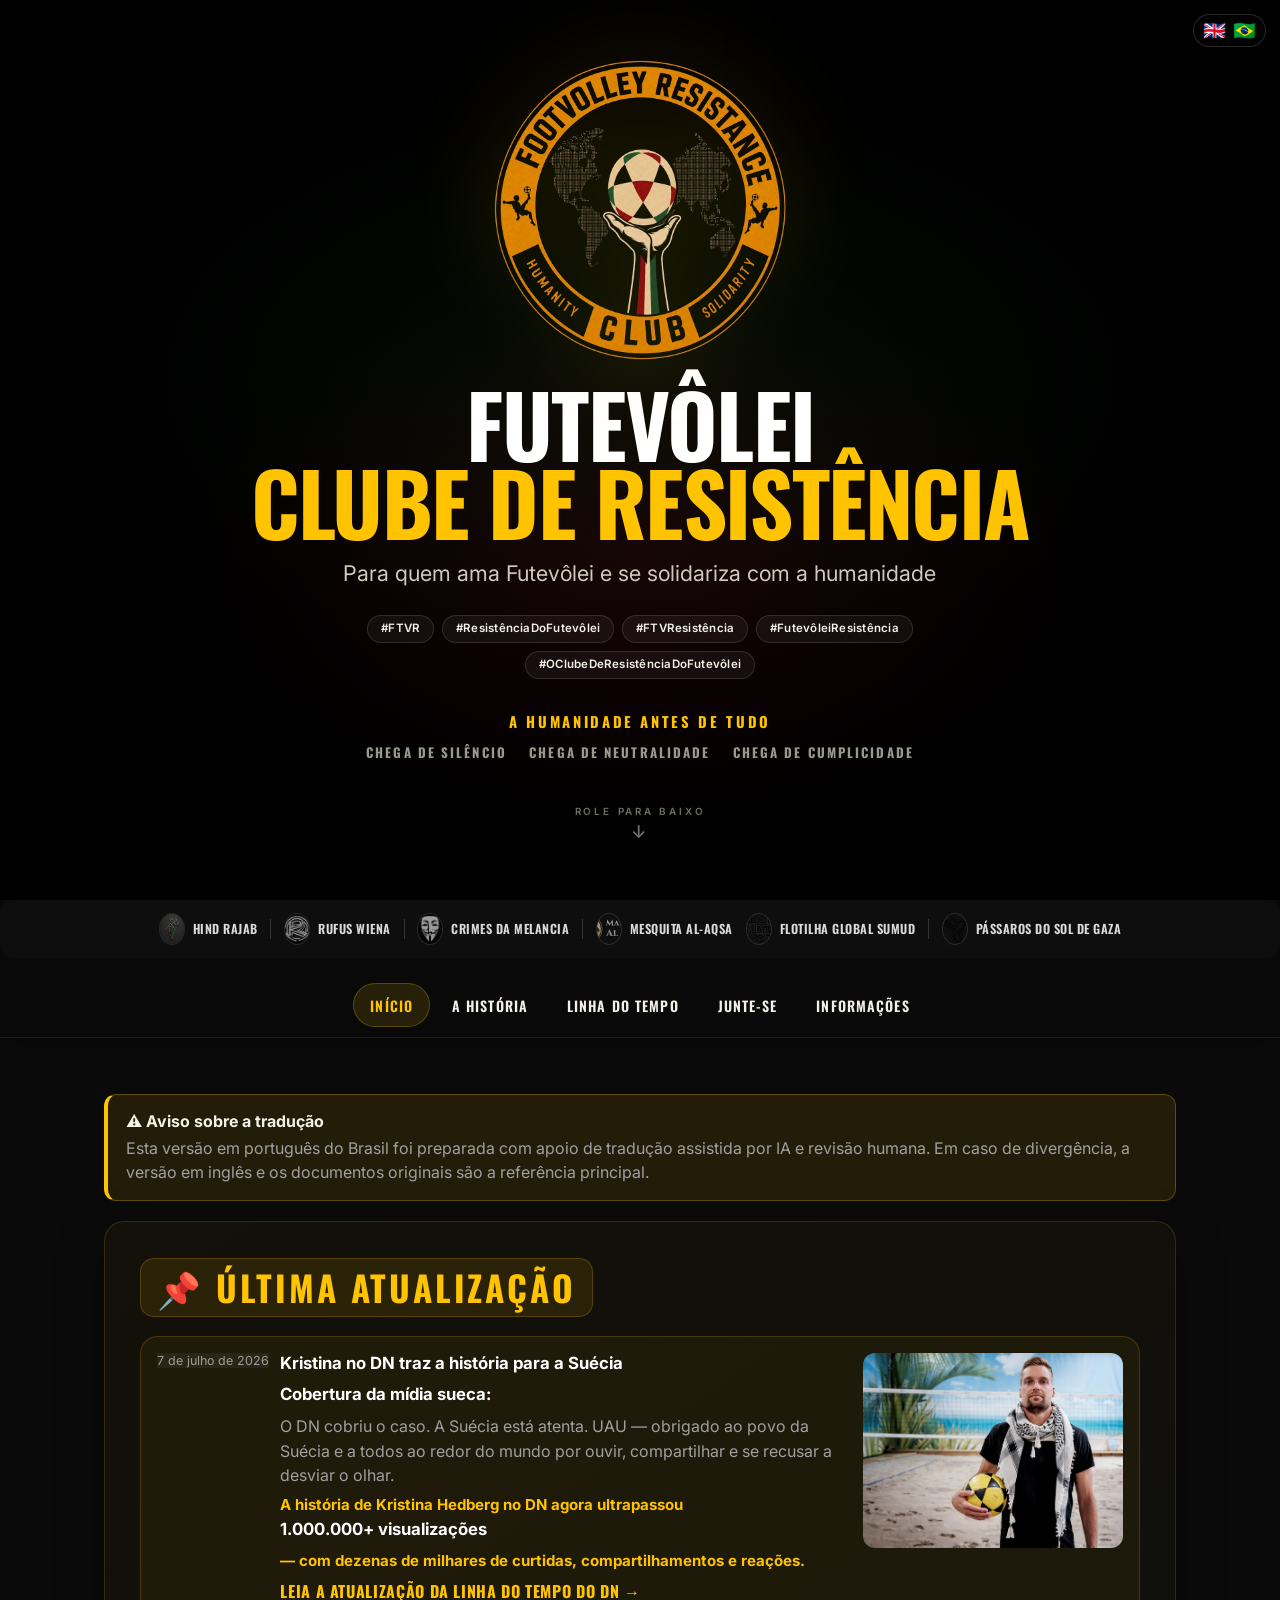
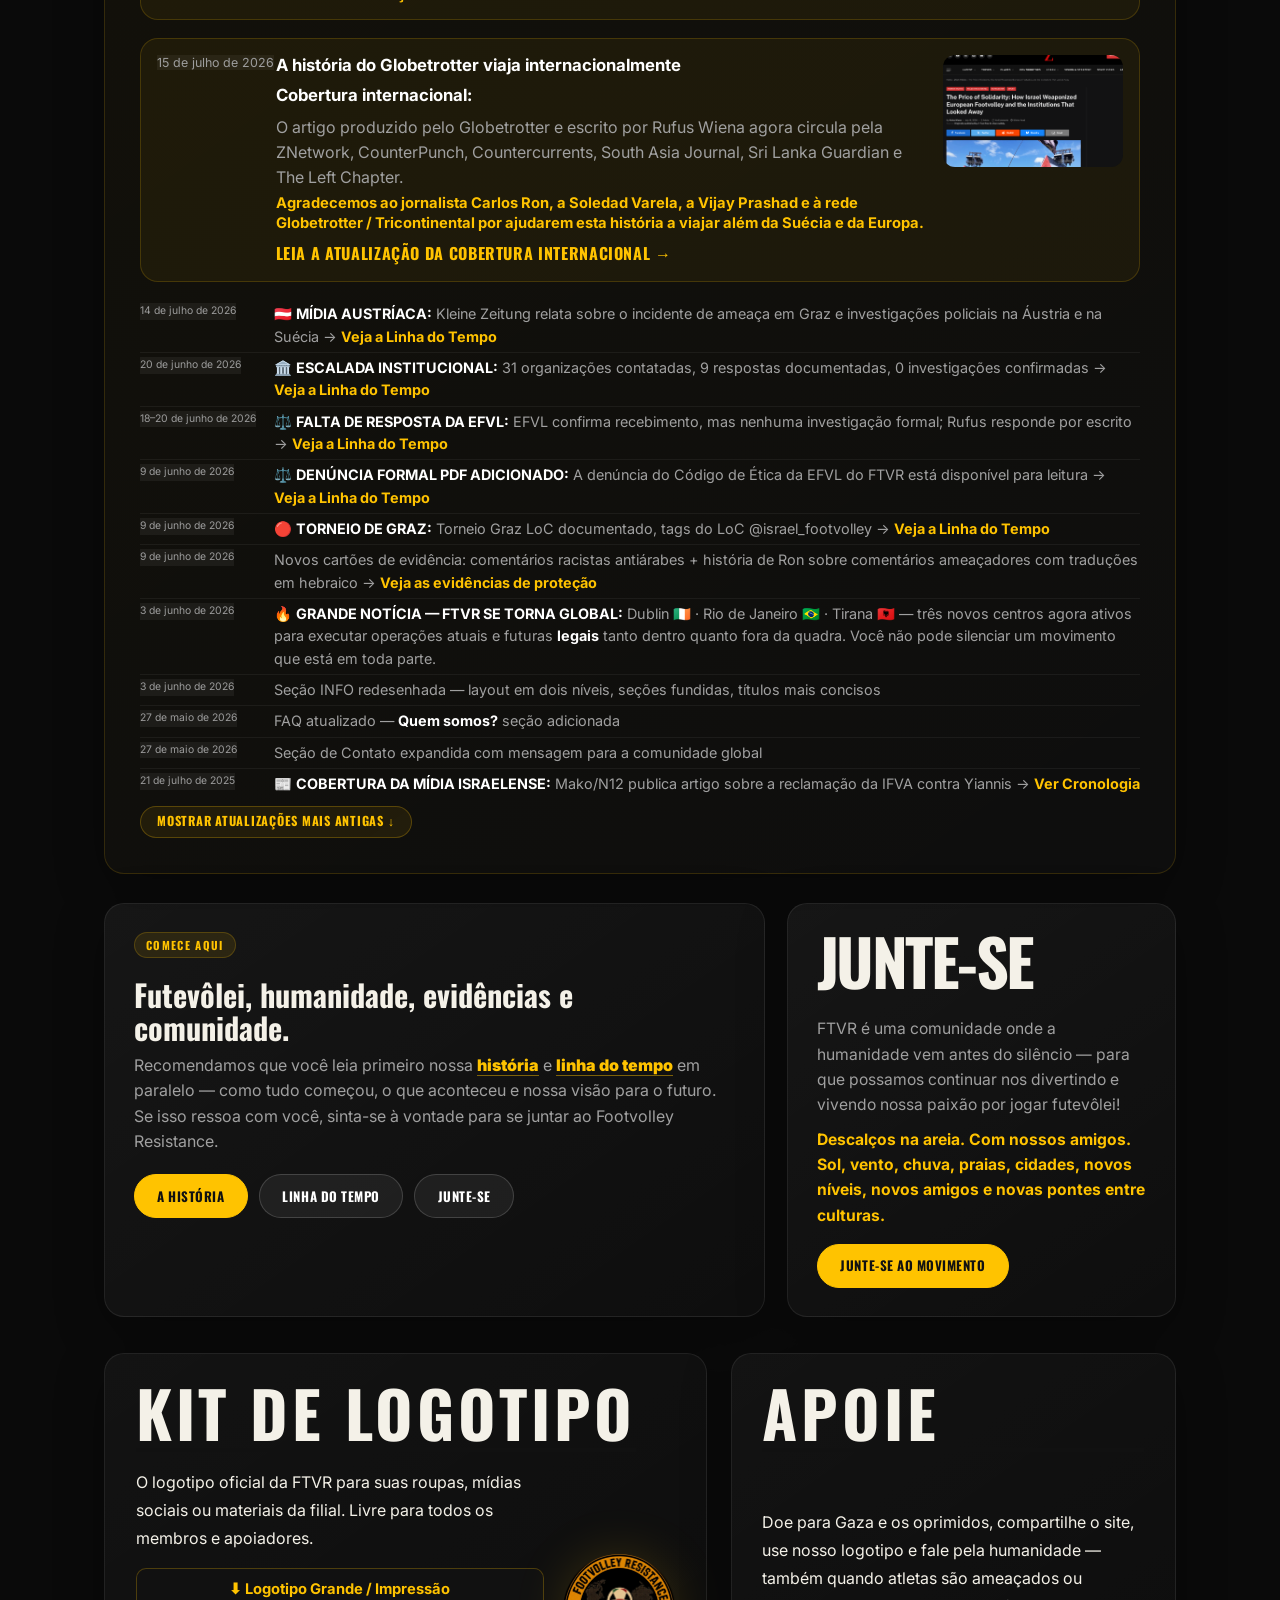
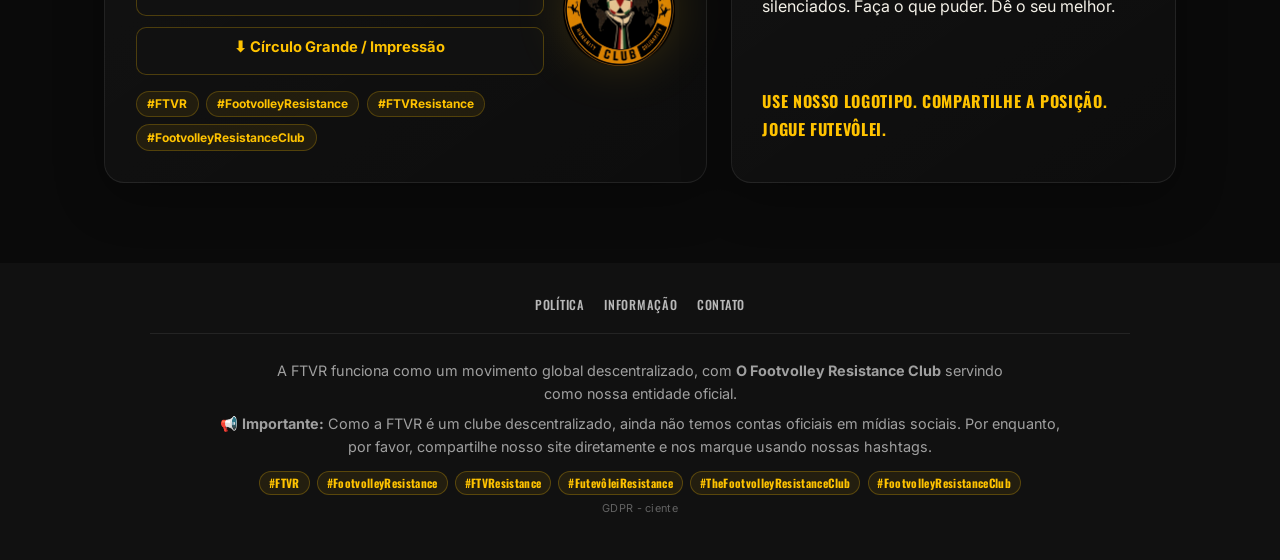
==== pt-br/index.html @ 179e159c "Add Brazilian Portuguese FTVR site" ====
<!DOCTYPE html>
<html lang="pt-BR">
<head>
<meta charset="UTF-8">
<meta name="viewport" content="width=device-width,initial-scale=1.0">
<title>FTV Resistance Brasil — Futevôlei, Palestina e Segurança dos Atletas</title>
<meta name="description" content="FTV Resistance documenta denúncias, registros policiais, segurança de atletas e responsabilidade institucional no futevôlei internacional, com solidariedade à Palestina.">
<link rel="canonical" href="https://ftvresistance.com/pt-br/">
<link rel="alternate" hreflang="en" href="https://ftvresistance.com/">
<link rel="alternate" hreflang="pt-BR" href="https://ftvresistance.com/pt-br/">
<link rel="alternate" hreflang="x-default" href="https://ftvresistance.com/">
<meta property="og:title" content="FTV Resistance Brasil — Futevôlei, Palestina e Segurança dos Atletas">
<meta property="og:description" content="Para quem ama futevôlei e está ao lado da humanidade. Gratuito, descentralizado e aberto a todos.">
<meta property="og:image" content="https://ftvresistance.com/ftvrlogov1.webp">
<meta property="og:url" content="https://ftvresistance.com/pt-br/">
<meta property="og:type" content="website">
<meta name="twitter:card" content="summary_large_image">
<meta name="twitter:title" content="FTV Resistance Brasil — Futevôlei, Palestina e Segurança dos Atletas">
<meta name="twitter:description" content="Para quem ama futevôlei e está ao lado da humanidade. Gratuito, descentralizado e aberto a todos.">
<meta name="twitter:image" content="https://ftvresistance.com/ftvrlogov1.webp">
<link rel="icon" href="data:,">
<link rel="preconnect" href="https://fonts.googleapis.com">
<link rel="preconnect" href="https://fonts.gstatic.com" crossorigin>
<link href="https://fonts.googleapis.com/css2?family=Oswald:wght@400;500;600;700&family=Inter:wght@300;400;500;600;700&display=swap" rel="stylesheet">
<link rel="stylesheet" href="css/original.css">
<link rel="stylesheet" href="css/v6-polish.css">
  <script defer src="https://stats-rufus.servegame.com/script.js" data-website-id="d6eb27fc-2d73-4469-8de6-720af789be46"></script>

<!-- SEO: Meta Keywords -->
<meta name="keywords" content="resistência no futevôlei, FTVR, futevôlei, ameaças de morte, sportswashing, Hasbara, futevôlei israelense, Palestina, direitos humanos, segurança dos atletas, genocídio, apartheid, EFVL, TAFC, IFVA, comunidade do futevôlei, ameaças no esporte">

<!-- SEO: Canonical URL -->

<!-- SEO: Structured Data -->
<script type="application/ld+json">
{
  "@context": "https://schema.org",
  "@type": "Organization",
  "name": "Footvolley Resistance Club (FTVR)",
  "url": "https://www.ftvresistance.com",
  "logo": "https://www.ftvresistance.com/ftvrlogov1-circular.webp",
  "description": "Um clube internacional e descentralizado de futevôlei que se posiciona ao lado da humanidade contra ameaças, assédio, sportswashing e a normalização do genocídio na comunidade mundial do futevôlei.",
  "foundingDate": "2026-05-15",
  "sameAs": [],
  "contactPoint": {
    "@type": "ContactPoint",
    "email": "ftvr.outcast165@passmail.net",
    "contactType": "contato geral"
  }
}
</script>
</head>
<body>
  <div class="language-switch" aria-label="Seletor de idioma"><a href="/" lang="en" aria-label="Versão em inglês" title="Inglês">🇬🇧</a><a href="/pt-br/" lang="pt-BR" aria-label="Versão em português do Brasil" title="Português do Brasil">🇧🇷</a></div>

<!-- ═══ HEADER (v6 Round 3: black, centered, logo-first) ═══ -->
<header class="hero">
  <div class="hero-inner">
    <img class="hero-logo" src="ftvr-logo-hero-transparent.png" alt="Logotipo do Footvolley Resistance Club">
    <h1 class="hero-title">Futevôlei<br><span class="hero-title-accent">Clube de Resistência</span></h1>
    <p class="hero-sub">Para quem ama Futevôlei e se solidariza com a humanidade</p>
    <div class="hero-tags">
      <span>#FTVR</span>
      <span>#ResistênciaDoFutevôlei</span>
      <span>#FTVResistência</span>
      <span>#FutevôleiResistência</span>
      <span>#OClubeDeResistênciaDoFutevôlei</span>
    </div>
    <div class="hero-statements">
      <span class="hero-stmt hero-stmt-lead">A humanidade antes de tudo</span>
      <span class="hero-stmt-divider"></span>
      <span class="hero-stmt">Chega de silêncio</span>
      <span class="hero-stmt">Chega de neutralidade</span>
      <span class="hero-stmt">Chega de cumplicidade</span>
    </div>
    <div class="hero-scroll" aria-hidden="true">
      <span>Role para baixo</span>
      <span class="hero-scroll-arrow">↓</span>
    </div>
  </div>
</header>

<!-- Supporters -->
<div class="supporters">
  <a class="sup-item" href="https://hindrajabfoundation.org" target="_blank" rel="noopener">
    <img src="hind-rajab-logo.webp" alt="Fundação Hind Rajab" loading="lazy">
    <span>Hind Rajab</span>
  </a>
  <div class="sup-divider"></div>
  <a class="sup-item" href="https://rufuswiena.com" target="_blank" rel="noopener">
    <img src="rw-logo.webp" alt="Rufus Wiena" loading="lazy">
    <span>Rufus Wiena</span>
  </a>
  <div class="sup-divider"></div>
  <a class="sup-item" href="https://watermeloncrimes.com" target="_blank" rel="noopener">
    <img src="watermeloncrimeslogo.webp" alt="Crimes da Melancia" loading="lazy">
    <span>Crimes da Melancia</span>
  </a>
  <div class="sup-divider"></div>
  <a class="sup-item" href="https://masjidalaqsa.com/" target="_blank" rel="noopener">
    <img src="masjid-logo.svg" alt="Mesquita Al-Aqsa" loading="lazy">
    <span>Mesquita Al-Aqsa</span>
  </a>
  <a class="sup-item" href="https://globalsumudflotilla.org/" target="_blank" rel="noopener">
    <img src="globalsumudflotilla-logo.webp" alt="Flotilha Global de Sumud" loading="lazy">
    <span>Flotilha Global Sumud</span>
  </a>
  <div class="sup-divider"></div>
  <a class="sup-item" href="https://gazasunbirds.org/" target="_blank" rel="noopener">
    <img src="gazasunbirds-logo.webp" alt="Pássaros do Sol de Gaza" loading="lazy">
    <span>Pássaros do Sol de Gaza</span>
  </a>
</div>

<!-- Nav -->
<div class="nav v6-nav" aria-label="Navegação principal">
  <a href="#home" data-route="home">Início</a>
  <a href="#story" data-route="story">A História</a>
  <a href="#timeline" data-route="timeline">Linha do Tempo</a>
  <a href="#join" data-route="join">Junte-se</a>
  <a href="#" onclick="openModal('modal-faq');return false">INFORMAÇÕES</a>
</div>

<!-- ═══ SCROLLABLE CONTENT ═══ -->
<div class="main v6-main" id="home">


  <div class="ai-translation-notice" role="note">
    <strong>⚠️ Aviso sobre a tradução</strong>
    <p>Esta versão em português do Brasil foi preparada com apoio de tradução assistida por IA e revisão humana. Em caso de divergência, a versão em inglês e os documentos originais são a referência principal.</p>
  </div>

  <!-- Latest Updates (inline box, no modal) -->
  <div class="latest-box v6-view v6-home-view" data-view="home">
    <div class="latest-kicker">📌 Última Atualização</div>
    <a class="latest-feature-unified" href="#timeline/dn-article" aria-label="Leia a atualização da linha do tempo do artigo do DN">
      <span class="date-tag update-date">7 de julho de 2026</span>
      <div class="latest-feature-text">
        <strong>Kristina no DN traz a história para a Suécia</strong>
        <p><strong>Cobertura da mídia sueca:</strong> O DN cobriu o caso. A Suécia está atenta. UAU — obrigado ao povo da Suécia e a todos ao redor do mundo por ouvir, compartilhar e se recusar a desviar o olhar.</p>
        <p class="update-meta">A história de Kristina Hedberg no DN agora ultrapassou<br><strong>1.000.000+ visualizações</strong> — com dezenas de milhares de curtidas, compartilhamentos e reações.</p>
        <span class="feature-link">Leia a atualização da linha do tempo do DN →</span>
      </div>
      <div class="latest-feature-media"><img src="DNbild.webp" alt="Rufus Wiena fotografado para artigo do DN" loading="lazy"></div>
    </a>
    <a class="latest-feature-unified latest-feature-secondary" href="#timeline/international-coverage" aria-label="Leia a atualização da linha do tempo da cobertura internacional">
      <span class="date-tag update-date">15 de julho de 2026</span>
      <div class="latest-feature-text">
        <strong>A história do Globetrotter viaja internacionalmente</strong>
        <p><strong>Cobertura internacional:</strong> O artigo produzido pelo Globetrotter e escrito por Rufus Wiena agora circula pela ZNetwork, CounterPunch, Countercurrents, South Asia Journal, Sri Lanka Guardian e The Left Chapter.</p>
        <p class="update-meta compact-thanks">Agradecemos ao jornalista Carlos Ron, a Soledad Varela, a Vijay Prashad e à rede Globetrotter / Tricontinental por ajudarem esta história a viajar além da Suécia e da Europa.</p>
        <span class="feature-link">Leia a atualização da cobertura internacional →</span>
      </div>
      <div class="latest-feature-media"><img src="international-coverage-thumbnail.png" alt="Captura de tela da cobertura da mídia internacional" loading="lazy"></div>
    </a>
    <ul class="latest-list">
      <li class="update-row"><span class="date-tag update-date">14 de julho de 2026</span><span class="update-copy">🇦🇹 <strong>MÍDIA AUSTRÍACA:</strong> Kleine Zeitung relata sobre o incidente de ameaça em Graz e investigações policiais na Áustria e na Suécia → <a href="#timeline/kleine-zeitung">Veja a Linha do Tempo</a></span></li>
      <li class="update-row"><span class="date-tag update-date">20 de junho de 2026</span><span class="update-copy">🏛️ <strong>ESCALADA INSTITUCIONAL:</strong> 31 organizações contatadas, 9 respostas documentadas, 0 investigações confirmadas → <a href="#timeline/institutional-escalation">Veja a Linha do Tempo</a></span></li>
      <li class="update-row"><span class="date-tag update-date">18–20 de junho de 2026</span><span class="update-copy">⚖️ <strong>FALTA DE RESPOSTA DA EFVL:</strong> EFVL confirma recebimento, mas nenhuma investigação formal; Rufus responde por escrito → <a href="#timeline/efvl-non-response">Veja a Linha do Tempo</a></span></li>
      <li class="update-row"><span class="date-tag update-date">9 de junho de 2026</span><span class="update-copy">⚖️ <strong>DENÚNCIA FORMAL PDF ADICIONADO:</strong> A denúncia do Código de Ética da EFVL do FTVR está disponível para leitura → <a href="#timeline">Veja a Linha do Tempo</a></span></li>
      <li class="update-row"><span class="date-tag update-date">9 de junho de 2026</span><span class="update-copy">🔴 <strong>TORNEIO DE GRAZ:</strong> Torneio Graz LoC documentado, tags do LoC @israel_footvolley → <a href="#timeline/graz-timeline">Veja a Linha do Tempo</a></span></li>
      <li class="update-row"><span class="date-tag update-date">9 de junho de 2026</span><span class="update-copy">Novos cartões de evidência: comentários racistas antiárabes + história de Ron sobre comentários ameaçadores com traduções em hebraico → <a href="#story">Veja as evidências de proteção</a></span></li>
      <li class="update-row"><span class="date-tag update-date">3 de junho de 2026</span><span class="update-copy">🔥 <strong>GRANDE NOTÍCIA — FTVR SE TORNA GLOBAL:</strong> Dublin 🇮🇪 · Rio de Janeiro 🇧🇷 · Tirana 🇦🇱 — três novos centros agora ativos para executar operações atuais e futuras <strong>legais</strong> tanto dentro quanto fora da quadra. Você não pode silenciar um movimento que está em toda parte.</span></li>
      <li class="update-row"><span class="date-tag update-date">3 de junho de 2026</span><span class="update-copy">Seção INFO redesenhada — layout em dois níveis, seções fundidas, títulos mais concisos</span></li>
      <li class="update-row"><span class="date-tag update-date">27 de maio de 2026</span><span class="update-copy">FAQ atualizado — <strong>Quem somos?</strong> seção adicionada</span></li>
      <li class="update-row"><span class="date-tag update-date">27 de maio de 2026</span><span class="update-copy">Seção de Contato expandida com mensagem para a comunidade global</span></li>
      <li class="update-row"><span class="date-tag update-date">21 de julho de 2025</span><span class="update-copy">📰 <strong>COBERTURA DA MÍDIA ISRAELENSE:</strong> Mako/N12 publica artigo sobre a reclamação da IFVA contra Yiannis → <a href="#timeline">Ver Cronologia</a></span></li>
    </ul>
    <button class="older-toggle" onclick="toggleOlder(this)">Mostrar atualizações mais antigas ↓</button>
    <ul class="older-updates latest-list" hidden>
      <li class="update-row"><span class="date-tag update-date">26 de maio de 2026</span><span class="update-copy">Seções renomeadas: PROTEGER / RESISTIR / EXPOR</span></li>
      <li class="update-row"><span class="date-tag update-date">26 de maio de 2026</span><span class="update-copy">EXPOR reescrito — IFVA, EFVL, estratégia de sportswashing, destaque da Conexão TAFC → <a href="#story">Ver Expor</a></span></li>
      <li class="update-row"><span class="date-tag update-date">26 de maio de 2026</span><span class="update-copy">Hasbara: seção da máquina de propaganda de $730M adicionada → <a href="#story">Ver Expor</a></span></li>
      <li class="update-row"><span class="date-tag update-date">25 de maio de 2026</span><span class="update-copy">Novas evidências: @mamaninio__, @oriya_malul1, @roy___levi, @tal_hay1, @halfonthefire, @yuval_aharfi + 6 mais → <a href="#story">Ver evidências de Proteger</a></span></li>
      <li class="update-row"><span class="date-tag update-date">25 de maio de 2026</span><span class="update-copy">Grade de evidências Política × Esportes: passeios de propaganda do IDF, TAFC Israel, @ronbenishai.ftv → <a href="#story">Ver Expor</a></span></li>
      <li class="update-row"><span class="date-tag update-date">25 de maio de 2026</span><span class="update-copy">Traduções completas em hebraico e português de todas as evidências</span></li>
      <li class="update-row"><span class="date-tag update-date">25 de maio de 2026</span><span class="update-copy">Linha do tempo expandida — histórias do IG, documentação de jogadores do TAFC → <a href="#story">Veja Resist</a></span></li>
      <li class="update-row"><span class="date-tag update-date">25 de maio de 2026</span><span class="update-copy">FAQ: Sportswashing e Hasbara explicados → <a href="#" onclick="openModal('modal-faq');return false">Veja FAQ</a></span></li>
    </ul>
  </div>

  <section class="home-cta-strip v6-view" data-view="home">
    <div class="home-cta-card">
      <span class="eyebrow">Comece aqui</span>
      <h2>Futevôlei, humanidade, evidências e comunidade.</h2>
      <p>Recomendamos que você leia primeiro nossa <a href="#story" class="inline-yellow">história</a> e <a href="#timeline" class="inline-yellow">linha do tempo</a> em paralelo — como tudo começou, o que aconteceu e nossa visão para o futuro. Se isso ressoa com você, sinta-se à vontade para se juntar ao Footvolley Resistance.</p>
      <div class="v6-actions">
        <a class="btn-primary" href="#story">A História</a>
        <a class="btn-secondary" href="#timeline">Linha do tempo</a>
        <a class="btn-secondary" href="#join">Junte-se</a>
      </div>
    </div>
    <div class="home-join-card">
      <span class="eyebrow">Junte-se</span>
      <p>FTVR é uma comunidade onde a humanidade vem antes do silêncio — para que possamos continuar nos divertindo e vivendo nossa paixão por jogar futevôlei!</p>
      <p class="home-join-note">Descalços na areia. Com nossos amigos. Sol, vento, chuva, praias, cidades, novos níveis, novos amigos e novas pontes entre culturas.</p>
      <a class="btn-primary" href="#join">Junte-se ao movimento</a>
    </div>
  </section>

  <!-- ═══ ABOUT SECTION ═══ -->
  <div class="section v6-view" id="about" data-view="story">
    <h2 class="section-title">A História</h2>
    <div class="category-header protect">Proteger</div>
    <div class="story-intro-clean">
      <p><strong>Criado em 2026</strong>, a Futevôlei Resistance foi formada como uma iniciativa urgente para proteger nossa comunidade, nossos jogadores e o espírito do esporte em si.</p>
      <p>O futevôlei foi construído por pessoas apaixonadas, comunidades locais, amizades, bairros, grupos de treinamento e conexão humana. Ao redor do mundo, continua a ser um ambiente profundamente acolhedor e gentil onde pessoas de diferentes culturas se encontram através do esporte. <strong>Esse espaço deve ser protegido.</strong></p>
      <h3>Por que criamos a FTVR?</h3>
      <p>A comunidade do futevôlei não pode mais ignorar comportamentos e realidades que ameaçam diretamente a <strong>segurança</strong>, a <strong>dignidade</strong> e a <strong>humanidade</strong> dos jogadores e das pessoas ao seu redor. Isso inclui <strong>ameaças de morte</strong> contra jogadores e suas famílias, assédio público e privado, apoio aberto ao <strong>genocídio</strong> e a <strong>crimes de guerra</strong>, normalização do ódio e preocupações com <strong>suposto financiamento ligado ao setor militar</strong> e lavagem política dentro do ambiente mundial do futevôlei.</p>
      <p>Devemos ser absolutamente claros sobre o que é inaceitável. Muitos dos incidentes documentados envolveram jogadores de, ou associados a, <strong>Israel</strong> e seus apoiadores. A <strong>Federação Israelense de Futevôlei (IFVA)</strong> aparece nos registros documentados como ciente de partes desse ambiente ou marcada em conteúdos relevantes. Ao mesmo tempo, qualquer comportamento semelhante de qualquer pessoa, grupo ou país seria igualmente inaceitável.</p>
    </div>

    <div class="collapse-content open"><div class="collapse-inner story-media-wrap">
      <!-- Featured pair: bomb photo + video side by side -->
      <div class="featured-pair feature-post-pair">
        <div class="feature-post-card bomb-feature-card">
          <div class="feature-post-head"><span>@mikasa.tu.kasa</span><small>Invólucro de bomba assinado</small></div>
          <div class="feature-post-media"><img src="ftvbomb.webp" alt="Bomba assinada com mensagem de futevôlei" loading="lazy"></div>
          <button class="collapsible grid-btn" onclick="toggle(this)">Leia mais</button>
          <div class="collapse-content"><div class="collapse-inner">
            <p>Postado no Instagram pela conta israelense <strong>@mikasa.tu.kasa</strong> — um <strong>INVÓUCRO DE BOMBA</strong> assinado com texto em hebraico e <strong>"Futevôlei ❤️"</strong>. As inscrições traduzem-se da seguinte forma:</p>
            <p style="margin-top:0.5rem"><strong>Texto impresso:</strong> "Que o mundo todo soubesse — Em memória de Dor Malka" (שכל העולם ידע — לזכר דור מלכה)</p>
            <p><strong>Texto manuscrito:</strong> "O mundo todo soube — Dor Malka — Futevôlei ❤️" (כל העולם ידע — דור מלכה — Futevôlei ❤️)</p>
            <p style="margin-top:0.5rem">O post foi marcado com: @footvolleytlv, @worldfootvolley, @israel_footvolley, @arenasclub_ftv, @paulinhoftv, @bruno_foks.</p>
          </div></div>
        </div>
        <div class="feature-post-card altinha-feature-card">
          <div class="feature-post-head"><span>@nadav__navon</span><small>Altinha dentro de casa palestina invadida</small></div>
          <div class="feature-post-media"><video src="zionistsplayingaltinha.mp4" controls preload="metadata"></video></div>
          <button class="collapsible grid-btn" onclick="toggle(this)">Leia mais</button>
          <div class="collapse-content"><div class="collapse-inner">
            <p>Vídeo postado por <strong>@nadav__navon</strong> (9 de janeiro de 2024) de jogadores israelenses de futevôlei jogando altinha dentro de uma casa palestina invadida — enquanto servem as IDF durante o genocídio em andamento em Gaza. Legenda em hebraico: <em>"קצת מהחוויה שלי בשלושה חודשים האחרונים שלא הייתי בוחר לעבור אחרת 🇮🇱"</em> — Tradução: <em>"Um pouco da minha experiência nos últimos três meses — eu não teria escolhido passar por isso de forma diferente 🇮🇱"</em></p>
          </div></div>
        </div>
      </div>

      <!-- ═══ FIRST: Full Evidence Grid (19 cards, 3×N) ═══ -->
<div class="ig-grid" style="margin-top:1.5rem">
<div class="ig-card">
<img src="grid-1.webp" alt="Evidência: @david_bpt" loading="lazy">
<div class="ig-card-info"><span class="ig-handle">@david_bpt</span><span class="ig-desc">Jogador israelense. Ameaças do Mossad, deseja que Gaza "se torne um inferno"</span></div>
<button class="collapsible grid-btn" onclick="toggle(this)">Leia mais</button>
<div class="collapse-content"><div class="collapse-inner"><p><strong>DavidBuz (@david_bpt)</strong> — Jogador israelense de futevôlei. As mensagens incluem: “O Mossad israelense caça as pessoas do lado maligno, tenha cuidado com o que você diz ou faz”, “Que toda Gaza se torne um inferno depois do que eles fizeram conosco, eles não merecem nada mais. Todos lá estão envolvidos. Pare de ser cego”, “Israel eventualmente conquistará. E então cuidaremos da Turquia (para você, o povo grego) porque eles hospedam terroristas do Hamas agora.”</p></div></div>
</div>
<div class="ig-card">
<img src="grid-2.webp" alt="Evidência: @liderfranko14" loading="lazy">
<div class="ig-card-info"><span class="ig-handle">@liderfranko14</span><span class="ig-desc">Ameaças de morte: "Você está f**dido"</span></div>
<button class="collapsible grid-btn" onclick="toggle(this)">Leia mais</button>
<div class="collapse-content"><div class="collapse-inner"><p><strong>Lidor Franko (@liderfranko14)</strong> — Jogador israelense de futevôlei. As mensagens incluem: “A partir de agora você está em apuros, nenhum judeu irá te apoiar mais, se você está todo a favor deles, vá viver em Gaza e Inshallah eles te estuprarão lá”, “F**a-se”, “<strong>Você está f**dido</strong>” — ameaças diretas de morte contra um jogador de futevôlei por compartilhar informações sobre vítimas civis em Gaza.</p></div></div>
</div>
<div class="ig-card">
<img src="grid-4.webp" alt="Evidência: @shahaflavi512" loading="lazy">
<div class="ig-card-info"><span class="ig-handle">@shahaflavi512</span><span class="ig-desc">Ameaças de morte: "Nós vamos te matar como as crianças em Gaza"</span></div>
<button class="collapsible grid-btn" onclick="toggle(this)">Leia mais</button>
<div class="collapse-content"><div class="collapse-inner"><p><strong>Shahaf Lavi (@shahaflavi512)</strong> — Conta associada a Israel. Mensagem: “<strong>Entendemos que você quer vir a Israel, se te vermos em Israel, vamos te matar! Não se aproxime do Estado de Israel, seu antissemita, nós vamos te matar como as crianças em Gaza.</strong>” — ameaças de morte explícitas e uma admissão chocante referindo-se ao assassinato de crianças em Gaza.</p></div></div>
</div>
<div class="ig-card">
<img src="grid-5.webp" alt="Evidência: @shaulinbal7" loading="lazy">
<div class="ig-card-info"><span class="ig-handle">@shaulinbal7</span><span class="ig-desc">"Esse vai ser como as pessoas na Palestina — Mortas 💀"</span></div>
<button class="collapsible grid-btn" onclick="toggle(this)">Leia mais</button>
<div class="collapse-content"><div class="collapse-inner"><p><strong>Shaul Inbal (@shaulinbal7)</strong> — Jogador de futevôlei israelense. As mensagens incluem: “Esse vai ser como as pessoas na Palestina — Mortas 💀”, “Tenho meu pessoal na Grécia que pode me ajudar a acabar com seu negócio de forma legal”, “Cuidado com seu negócio”, “Retardado”, “Vadia” — ameaças de morte, intimidação de negócios e linguagem abusiva.</p></div></div>
</div>
<div class="ig-card">
<img src="grid-6.webp" alt="Evidência: @yinon.amir" loading="lazy">
<div class="ig-card-info"><span class="ig-handle">@yinon.amir</span><span class="ig-desc">Ameaças de morte e estupro, referências ao Holocausto</span></div>
<button class="collapsible grid-btn" onclick="toggle(this)">Leia mais</button>
<div class="collapse-content"><div class="collapse-inner"><p><strong>Yinon Amir (@yinon.amir)</strong> — Jogador de futevôlei israelense. As mensagens incluem ameaças de morte, ameaças de estupro contra membros da família e referências ao Holocausto. Inglês: “Sua vadia, tudo que você sabe é graças a nós”, “Vá se ferrar”, “E que se dane sua família”, “E eu desejo que seus filhos sejam estuprados por terroristas como você”.</p><p><strong>Mensagens em hebraico traduzidas:</strong></p><ul><li>“יא מקריח יא בן של שרמוטה שיאנסו את אמא שלך” — <em>“Seu careca, filho da puta, que eles estuprem sua mãe”</em></li><li>“שיעשו לך שואה יבן שרמוטה” — <em>“Que eles te deem um Holocausto, filho da puta”</em></li><li>“שיאנסו את האמא הזונה שלך ימכוער בפנים” — <em>“Que eles estuprem sua mãe vadia, sua cara feia”</em></li><li>“אמא שלך שרמוטה” — <em>“Sua mãe é uma vadia”</em></li></ul></div></div>
</div>
<div class="ig-card">
<img src="benel.mashiah.webp" alt="Evidência: @benel.mashiah" loading="lazy">
<div class="ig-card-info"><span class="ig-handle">@benel.mashiah</span><span class="ig-desc">Propaganda Hasbara: "batida no telhado", "os palestinos glorificam o martírio"</span></div>
<button class="collapsible grid-btn" onclick="toggle(this)">Leia mais</button>
<div class="collapse-content"><div class="collapse-inner"><p><strong>Ben El Mashiah (@benel.mashiah)</strong> — Propaganda Hasbara. Mensagens: “Você sabia que nosso exército informa os civis palestinos antes de quase todos os ataques aéreos em uma ação chamada 'batida no telhado' para que eles possam evacuar?” “Você sabia que muitos palestinos se recusam a evacuar devido à sua glorificação do martírio Shaheed?” “Você sabia que o Hamas intencionalmente coloca seus depósitos de armas e túneis embaixo de escolas e creches?”</p></div></div>
</div>
<div class="ig-card">
<img src="eyal.amran.webp" alt="Evidência: @eyal.amran ✓" loading="lazy">
<div class="ig-card-info"><span class="ig-handle">@eyal.amran ✓</span><span class="ig-desc">Verificado (3.8K seguidores) — respondeu com 🖕🖕🖕🖕</span></div>
<button class="collapsible grid-btn" onclick="toggle(this)">Leia mais</button>
<div class="collapse-content"><div class="collapse-inner"><p><strong>Eyal Amran (@eyal.amran)</strong> — Conta verificada, 3.8K seguidores. Respondeu a história do IG sobre as vítimas de Gaza (“Mais de 65% das vítimas em Gaza são mulheres, crianças, idosos”) com quatro emojis de dedo do meio 🖕🖕🖕🖕</p></div></div>
</div>
<div class="ig-card">
<img src="ftv-valley.webp" alt="Evidência: @ftv_valley (VALLEY)" loading="lazy">
<div class="ig-card-info"><span class="ig-handle">@ftv_valley (VALLEY)</span><span class="ig-desc">"Você é estúpido, irmão?"</span></div>
<button class="collapsible grid-btn" onclick="toggle(this)">Leia mais</button>
<div class="collapse-content"><div class="collapse-inner"><p><strong>VALLEY Footvolley Club (@ftv_valley)</strong> — Respondeu à história de Gaza: “Você é estúpido, irmão?”</p></div></div>
</div>
<div class="ig-card">
<img src="yahavmesika.webp" alt="Evidência: @yahavmesika" loading="lazy">
<div class="ig-card-info"><span class="ig-handle">@yahavmesika</span><span class="ig-desc">"Como judeus e israelenses, só podemos contar conosco mesmos"</span></div>
<button class="collapsible grid-btn" onclick="toggle(this)">Leia mais</button>
<div class="collapse-content"><div class="collapse-inner"><p><strong>Yahav Mesika (@yahavmesika)</strong> — Mensagens: “É realmente desanimador ouvir que você tem uma opinião tão forte sem ter uma compreensão mais profunda da situação.” “Obrigado pelo lembrete de que, como judeus e israelenses, só podemos contar conosco.”</p></div></div>
</div>
<div class="ig-card">
<img src="yuvalahrafi.webp" alt="Evidência: @yuval_aharfi" loading="lazy">
<div class="ig-card-info"><span class="ig-handle">@yuval_aharfi</span><span class="ig-desc">AMEAÇAS DE MORTE: "Você precisa morrer"</span></div>
<button class="collapsible grid-btn" onclick="toggle(this)">Leia mais</button>
<div class="collapse-content"><div class="collapse-inner"><p><strong>Yuval Aharfi (@yuval_aharfi)</strong> — Ameaças de morte: “Vá se f**er, você é um pedaço de 💩”, “<strong>Você precisa morrer</strong>”, “Se você estiver ao lado do terrorista, você precisa morrer”</p></div></div>
</div>
<div class="ig-card">
<img src="mamaninio.webp" alt="Evidência: @mamaninio__" loading="lazy">
<div class="ig-card-info"><span class="ig-handle">@mamaninio__</span><span class="ig-desc">Hebraico: "F**a-se, filho da puta" + "Você não é nada, cachorro"</span></div>
<button class="collapsible grid-btn" onclick="toggle(this)">Leia mais</button>
<div class="collapse-content"><div class="collapse-inner"><p><strong>@mamaninio__</strong> — Comentários públicos no Instagram em hebraico:</p><ul><li>“זין עלייך יא בן של זונה” = “F**a-se, filho da puta”</li><li>“אפס כלב” = “Você não é nada, cachorro”</li></ul><p>Também visível: @asaf.yakobi comentou “טפייי בן זונה” = “Ugh, filho da puta”</p></div></div>
</div>
<div class="ig-card">
<img src="oriya-malul1.webp" alt="Evidência: @oriya_malul1" loading="lazy">
<div class="ig-card-info"><span class="ig-handle">@oriya_malul1</span><span class="ig-desc">Ameaças em hebraico: problemas mortais, ameaças de violência física</span></div>
<button class="collapsible grid-btn" onclick="toggle(this)">Leia mais</button>
<div class="collapse-content"><div class="collapse-inner"><p><strong>Oriya Malul (@oriya_malul1)</strong> — Mensagens diretas em hebraico:</p><ul><li>“תקשיב” = “Escute”</li><li>“יא חתיכת זין” = “Você é um pedaço de d**k”</li><li>“אתה נופל לי בידיים אתה בבעיה קטלנית” = “Você cai nas minhas mãos, está em um problema mortal”</li><li>“מלכלך עלינו ועל המדינה שלנו אבל פרנסה אין לך בעיה לקבל מאיתנו” = “Você fala mal de nós e do nosso país, mas não tem problema em ganhar a vida com a gente”</li></ul></div></div>
</div>
<div class="ig-card">
<img src="goldberg1of2.webp" alt="Evidência: @dandangoldberg" loading="lazy">
<div class="ig-card-info"><span class="ig-handle">@dandangoldberg</span><span class="ig-desc">Troca de propaganda Hasbara (2 capturas de tela)</span></div>
<button class="collapsible grid-btn" onclick="toggle(this)">Leia mais</button>
<div class="collapse-content"><div class="collapse-inner"><p><strong>Dan Goldberg (@dandangoldberg)</strong> — Troca de propaganda Hasbara. Goldberg enviou propaganda alegando que as baixas não são reais, que o IDF usa avisos de 'knock on roof', e que os palestinos “glorificam o martírio”. Yiannis respondeu respeitosamente: “Estou tentando acompanhar a situação no Oriente Médio desde 2005 de forma bastante profunda. Eu condeno o ataque do Hamas em 7 de outubro e considero um crime de guerra. Da mesma forma, eu condeno várias ações do IDF como crimes de guerra regulares e repetidamente cometidos.”</p><p style="margin-top:0.3rem;font-size:0.75rem;color:#888">(2 capturas de tela) <a href="#" onclick="document.getElementById('lightbox-img').src='goldberg2of2.webp';document.getElementById('lightbox').classList.add('active');document.body.style.overflow='hidden';return false;" style="color:var(--red)">[Ver segunda captura de tela]</a></p></div></div>
</div>
<div class="ig-card">
<img src="mayer1of2.webp" alt="Evidência: @reservandhhdhd (Mayer)" loading="lazy">
<div class="ig-card-info"><span class="ig-handle">@reservandhhdhd (Mayer)</span><span class="ig-desc">Intimidação: "Mesmo que signifique matar outros. Chamamos isso de autodefesa"</span></div>
<button class="collapsible grid-btn" onclick="toggle(this)">Leia mais</button>
<div class="collapse-content"><div class="collapse-inner"><p><strong>Mayer Careca (@reservandhhdhd)</strong> — Intimidação: “Os jogadores de Fv israelenses veem você de forma negativa”, “Mesmo que signifique matar outros. Chamamos isso de autodefesa”, “Há 80 anos, 6000000 judeus foram mortos. Isso não vai acontecer novamente”, “Mesmo que algumas pessoas que não merecem ser feridas sejam feridas. Triste e infeliz. Mas devemos nos defender”</p><p style="margin-top:0.3rem;font-size:0.75rem;color:#888">(2 capturas de tela) <a href="#" onclick="document.getElementById('lightbox-img').src='mayer2of2.webp';document.getElementById('lightbox').classList.add('active');document.body.style.overflow='hidden';return false;" style="color:var(--red)">[Ver segunda captura de tela]</a></p></div></div>
</div>
<div class="ig-card">
<img src="orentzubbery1of2.webp" alt="Evidência: @tzuberryftv (Oren)" loading="lazy">
<div class="ig-card-info"><span class="ig-handle">@tzuberryftv (Oren)</span><span class="ig-desc">"Nós somos o exército mais moral do mundo!" — gaslighting</span></div>
<button class="collapsible grid-btn" onclick="toggle(this)">Leia mais</button>
<div class="collapse-content"><div class="collapse-inner"><p><strong>Oren Tzuberry (@tzuberryftv)</strong> — “Mais uma vez, vou dizer que tudo que você escreve, publica ou divulga decorre da sua falta de conhecimento… nós somos o exército mais moral do mundo! É simplesmente ridículo o que você escreve.” Yiannis respondeu: “Meu caro Oren, eu tenho amigos em Israel. Por favor, não presuma que eu não sei do que estou falando. Eu sou a favor da humanitária.”</p><p style="margin-top:0.3rem;font-size:0.75rem;color:#888">(2 capturas de tela) <a href="#" onclick="document.getElementById('lightbox-img').src='orentzuberry2of2.webp';document.getElementById('lightbox').classList.add('active');document.body.style.overflow='hidden';return false;" style="color:var(--red)">[Ver segunda captura de tela]</a></p></div></div>
</div>
<div class="ig-card">
<img src="ravivlankry1of2.webp" alt="Evidência: @ravivlankry" loading="lazy">
<div class="ig-card-info"><span class="ig-handle">@ravivlankry</span><span class="ig-desc">Mensagens hostis direcionadas a jogadores que se manifestaram</span></div>
<button class="collapsible grid-btn" onclick="toggle(this)">Leia mais</button>
<div class="collapse-content"><div class="collapse-inner"><p><strong>Raviv Lankry (@ravivlankry)</strong> — Capturas de tela mostrando comunicações hostis e linguagem ameaçadora direcionada a membros da comunidade de futevôlei que se manifestaram contra o genocídio.</p><p style="margin-top:0.3rem;font-size:0.75rem;color:#888">(2 capturas de tela) <a href="#" onclick="document.getElementById('lightbox-img').src='ravivlankry2of2.webp';document.getElementById('lightbox').classList.add('active');document.body.style.overflow='hidden';return false;" style="color:var(--red)">[Ver segunda captura de tela]</a></p></div></div>
</div>
<div class="ig-card">
<img src="halfonthefire.webp" alt="Evidência: @halfonthefire (Nadav)" loading="lazy">
<div class="ig-card-info"><span class="ig-handle">@halfonthefire (Nadav)</span><span class="ig-desc">"seus amigos terroristas se escondem atrás deles, seu idiota f**"</span></div>
<button class="collapsible grid-btn" onclick="toggle(this)">Leia mais</button>
<div class="collapse-content"><div class="collapse-inner"><p><strong>Nadav Halfon (@halfonthefire)</strong> — Respondeu à história de Gaza: “Porque seus amigos terroristas se escondem atrás deles, seu idiota f**”, “Espere sua família ser sequestrada para os túneis”, “Espero que aconteça com você”. Yiannis respondeu: “Nada pode justificar crimes contra a humanidade.”</p></div></div>
</div>
<div class="ig-card">
<img src="roy-leviandtal-hai1.webp" alt="Evidência: @roy___levi + @tal_hay1" loading="lazy">
<div class="ig-card-info"><span class="ig-handle">@roy___levi + @tal_hay1</span><span class="ig-desc">AMEAÇA DE MORTE CONTRA CRIANÇA + insulto racista</span></div>
<button class="collapsible grid-btn" onclick="toggle(this)">Leia mais</button>
<div class="collapse-content"><div class="collapse-inner"><p><strong>Roy Levi (@roy___levi)</strong> — Comentário público: “בעזרת השם אני אדליק סיגריה מהנר נשמה של הבן שלך אינשאללה” = “<strong>Com a ajuda de Deus, eu acenderei um cigarro da vela memorial do seu filho, inshallah</strong>”</p><p><strong>Tal Hay (@tal_hay1)</strong> — “ברו חושב שאם הוא יזיין עיזים הוא יהפוך ל🐐” = “Bro pensa que se ele f**r cabras, ele se tornará um GOAT” — insulto racista desumanizante.</p></div></div>
</div>
<div class="ig-card">
<video src="israelireactiontoigstories.mp4" controls preload="metadata"></video>
<div class="ig-card-info"><span class="ig-handle">Vídeo: Reação israelense</span><span class="ig-desc">Vídeo da reação da comunidade israelense às histórias do IG sobre Gaza</span></div>
<button class="collapsible grid-btn" onclick="toggle(this)">Leia mais</button>
<div class="collapse-content"><div class="collapse-inner"><p>Vídeo mostrando membros da comunidade de futevôlei israelense reagindo agressivamente às histórias do Instagram sobre Gaza postadas por Yiannis Tsiouris.</p></div></div>
</div>
<div class="ig-card">
<img src="racistcomments.webp" alt="Comentários racistas na postagem sobre Palestina do @footvolley.athens" loading="lazy">
<div class="ig-card-info"><span class="ig-handle">@tal_hay1 + @mamaninio__</span><span class="ig-desc">Comentários racistas antiárabes + abuso: "F**a-se, filho da puta"</span></div>
<button class="collapsible grid-btn" onclick="toggle(this)">Leia mais</button>
<div class="collapse-content"><div class="collapse-inner"><p>Comentários públicos sobre <strong>@footvolley.athens</strong> Postagem da bandeira da Palestina:</p><ul><li><strong>@tal_hay1:</strong> "Sr. jogador, por que você apoia os palestinos? Você não vê que eles são... árabes ????" 🤮🤮🤮 — desumanização racista do povo árabe com emojis de vômito</li><li><strong>@mamaninio__:</strong> "Vai se foder, filho da puta" (4 curtidas) — abuso direto</li><li><strong>@mamaninio__:</strong> "Cão zero" (3 curtidas) — insulto desumanizante</li></ul><p>Esses comentários públicos revelam a mentalidade racista por trás das ameaças — não apenas desacordo político, mas desumanização enraizada do povo árabe e de qualquer um que se posicione com a Palestina.</p></div></div>
</div>
<div class="ig-card">
<img src="ronstorycomments.webp" alt="Comentários da história de Ron Ben Ishai — ameaças violentas em hebraico" loading="lazy">
<div class="ig-card-info"><span class="ig-handle">@ronbenis... comentários da história</span><span class="ig-desc">Graz 2026: "Envie a foto dele, nós cuidaremos dele"</span></div>
<button class="collapsible grid-btn" onclick="toggle(this)">Leia mais</button>
<div class="collapse-content"><div class="collapse-inner"><p><strong>Torneio Graz LoC, junho de 2026:</strong> Ron Ben Ishai (@ronbenishai.ftv) postou um vídeo para seus ~25.000 seguidores no Instagram chamando o cofundador da FTVR, Rufus Wiena, de "pro-antissemita" e perguntando: <em>"O que você sugeriria que fizéssemos?"</em></p><p>Seus seguidores responderam com ameaças violentas:</p><ul><li><strong>@shuce_:</strong> "פרק לו תתחת" — <em>"Destrua ele"</em></li><li><strong>@volleylabtlv:</strong> "לז'ינ'ר'י'ין אותו מהר" — <strong>"Acabem com ele rapidamente"</strong> — uma conta de vôlei de Tel Aviv. A palavra raiz <em>לזיין</em> (lezayen) é uma das palavras mais vulgares em hebraico. Diferente do inglês "f**k him up" (que significa principalmente bater em alguém), o hebraico <em>לזיין אותו</em> carrega uma <strong>conotação de violência sexual significativamente mais pesada</strong> — situando-se em uma zona cinza entre "espancá-lo", "violá-lo" (agressão sexual) e "destruí-lo completamente". No contexto da violência: <em>אני אזיין אותך</em> = "Eu vou te quebrar"; <em>זיינו אותו</em> = "eles acabaram com ele". A adição de <strong>מהר ("rápido/rapidamente")</strong> implica urgência — <em>faça isso agora, antes que a oportunidade passe</em> — ou seja, enquanto o alvo ainda está no torneio em Graz. A grafia foi deliberadamente distorcida com apóstrofos (marcas de geresh) para <strong>evitar a moderação de conteúdo do Instagram</strong> — provando que o comentarista sabia que era extremo demais até para as mídias sociais. Esta é uma <strong>chamada direta para a violência com conotações de violência sexual</strong></li><li><strong>@roy___levi:</strong> "שלח תמונה שלו נטפל בו" — <strong>"Envie a foto dele, nós cuidaremos dele"</strong> — o mesmo Roy Levi que anteriormente ameaçou o futuro filho de Yiannis</li></ul><p>Ron então postou um <strong>vídeo de acompanhamento agradecendo seus seguidores</strong> por suas <em>"ideias muito criativas sobre o que fazer — NÃO durante a partida"</em> — endossando explicitamente as sugestões violentas como ações fora da quadra.</p><p style="font-size:0.75rem;color:#888;margin-top:0.5rem">Nota: "Comentários sobre esta história foram limitados" — visível na parte inferior da captura de tela</p></div></div>
</div>
</div>

      <p style="margin-top:2.5rem;font-size:1.15rem;line-height:1.6;text-align:center;color:var(--red)"><strong>...isso continua e continua, e isso é apenas a ponta do iceberg.</strong> Incidentes semelhantes e <strong>ameaças de morte e estupro</strong> direcionadas a vários jogadores de futevôlei, suas <strong>famílias</strong> e <strong>amigos</strong> foram feitas tanto <strong>publicamente</strong> quanto <strong>privadamente</strong>...</p>

    </div></div><!-- end FIRST collapse -->
  </div><!-- end about section -->
  <!-- ═══ SECOND SECTION ═══ -->
  <div class="section v6-view" id="second" data-view="story">
    <div class="category-header resist">Resista</div>
    <p class="story-lede">Para mostrar que existem <strong>jogadores</strong>, <strong>organizadores</strong>, <strong>treinadores</strong>, e <strong>comunidades</strong> que <strong>estão com a humanidade</strong> e <strong>estão uns com os outros</strong>. Pessoas que se recusam a normalizar <strong>genocídio</strong>, <strong>apartheid</strong>, <strong>crimes de guerra</strong>, <strong>crimes contra a humanidade</strong>, <strong>racismo</strong>, <strong>intimidação</strong>, ou o uso de <strong>dinheiro sujo</strong> para comprar silêncio e legitimidade — tanto dentro quanto fora da quadra de futevôlei.</p>

    <!-- Two photos with buttons -->
    <div class="photo-grid" style="margin-top:1.5rem">
      <div class="grid-item">
        <div class="photo-card"><img src="palestine3athens.webp" alt="Palestina 3 Atenas" loading="lazy"></div>
        <button class="collapsible" onclick="toggle(this)" style="margin-top:0.5rem">Vozes da Comunidade FTVR</button>
        <div class="collapse-content"><div class="collapse-inner long-text">
          <p>O futevôlei me ensinou muitas coisas: respeito, unidade, conexão, comunidade. Mas em tempos como estes, o esporte não pode existir fora da sociedade. "Sem política" nunca realmente existiu — especialmente quando vidas humanas estão sendo destruídas diante de nossos olhos.</p>
          <p>Na Europa e além, guerras, ocupação, deslocamento forçado e sofrimento civil em massa são realidades do nosso tempo. E em Gaza, o povo palestino continua a suportar uma ofensiva brutal que já tirou a vida de milhares de civis, incluindo atletas, treinadores, jornalistas, profissionais de saúde, trabalhadores humanitários e crianças.</p>
          <p>Muitas pessoas dentro do esporte permanecem em silêncio por medo, pressão ou conveniência. Outros falam apesar das restrições e consequências. De Pep Guardiola a Eric Cantona, Lamine Yamal, Karim Benzema, Lewis Hamilton e muitos outros, vozes proeminentes no esporte apoiaram publicamente a Palestina e lembraram ao mundo que a humanidade vem antes da política.</p>
          <blockquote>Como disse Guardiola: "Quando as pessoas estão morrendo, você tem que ajudar. Nunca na história humana tivemos tudo tão claramente diante de nossos olhos."</blockquote>
          <p>Este post não é contra pessoas por causa de nacionalidade, religião ou etnia. É contra genocídio, apartheid, desumanização e a normalização do sofrimento em massa. Alguns ainda querem que o esporte seja uma fuga da realidade. Mas o esporte reflete a sociedade. E os valores de que falamos todos os dias — respeito, unidade, dignidade — devem se aplicar a todos, incluindo os palestinos.</p>
          <p>Grande respeito e solidariedade a todas as iniciativas humanitárias, ativistas e civis que levantam suas vozes e tomam ação — incluindo <a href="https://instagram.com/marchtogaza_greece" target="_blank" rel="noopener" style="color:var(--red)">@marchtogaza_greece</a> e organizações como <a href="https://instagram.com/gazasunbirds" target="_blank" rel="noopener" style="color:var(--red)">@gazasunbirds</a>, que continuam a representar resiliência, dignidade e humanidade sob condições inimagináveis.</p>
          <p><strong>Não há mais espaço para uma neutralidade confortável.<br>Chega de fingir que não sabe.<br>A humanidade antes de tudo.</strong></p>
          <p>Como comunidade, continuamos nossa declaração original de forma clara e pública:</p>
          <p><strong style="color:var(--red);font-size:1.05rem">🇵🇸 Nós nos opomos ao genocídio. Sempre.</strong></p>
          <p style="font-style:italic;font-size:0.88rem">Yiannis, Thodoris, Rufus,<br>Equipe FVA</p>
        </div></div>
      </div>
      <div class="grid-item">
        <div class="photo-card"><img src="me-yiannis.webp" alt="Apoiando Yiannis Tsiouris" loading="lazy"></div>
        <button class="collapsible" onclick="toggle(this)" style="margin-top:0.5rem">Assistir Vídeo: Sem Tempo Para Ficar em Silêncio</button>
        <div class="collapse-content"><div class="collapse-inner">
          <p>▶ <a href="https://odysee.com/@rufuswiena:4/no-time-to-stay-silent:7?r=Cq5sY9usG2UA1bsMTzrv8LmGubGHTzWL" target="_blank" rel="noopener" style="color:var(--red);font-weight:600">Assistir no Odysee</a></p>
          <p style="margin-top:0.8rem">📄 <a href="rufus-article-nordic-champion.pdf" target="_blank" style="color:var(--red);font-weight:600">Leia o artigo completo (PDF)</a></p>
          <h4 style="margin-top:1rem;font-family:'Oswald',sans-serif;font-size:0.95rem">Campeão Nórdico &amp; Sueco de Futevôlei 2025!<br><span style="font-weight:400;font-size:0.85rem">Mas qual é o valor dessa "conquista"? — neste momento, não vale nada.</span></h4>
          <div style="max-height:350px;overflow-y:auto;padding:0.8rem;background:rgba(0,0,0,0.04);border-radius:8px;font-size:0.82rem;line-height:1.7;margin-top:0.5rem">
            <p>2025 marca um dos capítulos mais sombrios da história humana moderna.</p>
            <p>Há 22 meses, o genocídio e a limpeza étnica dos palestinos pelos sionistas do Estado de Apartheid de Israel — apoiados pelos Estados Unidos, pela União Europeia e por vários estados árabes produtores de petróleo — continuam sem interrupção.</p>
            <p>Há apenas alguns dias, Suleiman Al-Obeid, uma estrela da seleção nacional de futebol da Palestina, foi baleado na cabeça enquanto aguardava ajuda em Rafah. Assassinado enquanto estava em uma fila de pão — buscando algo para alimentar sua família para que não morressem de fome.</p>
            <p>O jogador de futevôlei Yiannis Tsiouris do Footvolley Athens (@footvolley.athens) não apenas foi assediado, mas também recebeu ameaças de morte direcionadas a ele e sua família após uma postagem no Instagram, em 15 de julho de 2025, na qual ele simplesmente afirmou que está com a humanidade.</p>
            <p>Essas ameaças vieram de sionistas pró-genocídio — muitos deles jogadores de futevôlei — apoiados e protegidos pela Comunidade de Futevôlei de Israel e seus parceiros, incluindo a EFVL (European Footvolley League).</p>
            <p>Minha raiva também se dirige à Comunidade Global de Futevôlei, onde QUASE ninguém se atreveu a se manifestar ou a tomar uma posição CLARA CONTRA essas atrocidades.</p>
            <p><strong>O futevôlei na UE é atualmente o esporte mais "Pró-Genocida" da Terra</strong></p>
            <p>O futevôlei, que nasceu no Brasil — por e para os pobres, os oprimidos e os marginalizados — trazendo paz, alegria e unidade entre as classes — foi sequestrado.</p>
            <p>Marque minhas palavras — isso está acontecendo agora mesmo! E as pessoas não vão esquecer que este esporte está se conectando com "dinheiro de sangue de crianças."</p>
            <p>Mas quando jogadores israelenses de Futevôlei e sua comunidade compartilham abertamente mensagens de ódio, violentas, e ameaçam um jogador grego de Futevôlei e sua família com morte e estupro — sem quaisquer consequências — eu preciso deixar minha posição absolutamente clara: <strong>Quero recuperar nosso esporte de origem!</strong></p>
            <p style="margin-top:0.8rem"><strong>As mensagens abaixo, enviadas via DM do Instagram, são apenas uma pequena coleção — APENAS UMA FRAÇÃO:</strong></p>
            <p><strong>Yuval Aharfi</strong>: <em>"Vá se foder, você é um pedaço de merda. Você precisa morrer!"</em></p>
            <p><strong>Yinon Amir:</strong> <em>"Que se dane você, que se dane sua família e desejo que seus filhos sejam estuprados por terroristas..."</em> Continuando em hebraico: <em>"Que eles façam um Holocausto com você."</em></p>
            <p><strong>@lidorfrank14:</strong> <em>"Você está fodido, morto!"</em></p>
            <p><strong>@Shaulinbal7:</strong> <em>"Esse vai ser como as pessoas na Palestina, MORTO."</em></p>
            <p><strong>@Shahaflavi512:</strong> <em>"Se nós te vermos em Israel, nós vamos te matar! Nós vamos te assassinar como as crianças em Gaza!"</em></p>
            <p style="margin-top:0.8rem">Então sim, no papel, eu posso representar a Suécia no Futevôlei no futuro. Mas meu coração e alma sempre, SEMPRE, representarão a Palestina.</p>
            <p><strong>A partir de agora, eu jogo pelos crianças assassinadas que nunca tiveram a chance de viver, de jogar, de sonhar.</strong></p>
            <p style="font-weight:700;color:var(--red)">#LIVREPALESTINA</p>
            <p style="font-style:italic;font-size:0.78rem;margin-top:0.5rem">Escrito em 11/08/2025 — Rufus Wiena</p>
          </div>
        </div></div>
      </div>
    </div>
  </div>
  <!-- ═══ TIMELINE ═══ -->
  <div class="section v6-view" id="timeline" data-view="timeline">
    <h2 class="section-title page-label">Linha do Tempo dos Eventos</h2>
    <p class="timeline-intro">Esta linha do tempo registra a construção do Footvolley Resistance Club e do movimento — como a situação se desenvolveu, como a documentamos e como nossa luta por justiça se tornou uma posição positiva pela humanidade e pelo direito de simplesmente jogar futevôlei sem ser ameaçado.</p>
    <div class="timeline">
      <div class="tl-item">
        <h4>15 de julho de 2025 — Yiannis Tsiouris posta no Instagram</h4>
        <p>Pouco depois de três stories postados no Instagram sobre crimes de guerra e horrores globalmente reconhecidos em Gaza, o jogador de futevôlei grego Yiannis (<strong>@footvolley.athens</strong>) posta: <em>"Sem Tempo para Ficar em Silêncio. Nestes tempos sombrios e dolorosos, sinto uma profunda responsabilidade de me manifestar. O que está acontecendo em Gaza não é um conflito — é devastação. Estou firmemente contra crimes de guerra, o assassinato em massa de civis e a fome forçada de um povo sob cerco."</em></p>
        <button class="collapsible grid-btn" onclick="toggle(this)">Leia a postagem completa</button>
        <div class="collapse-content"><div class="collapse-inner" style="font-size:0.82rem;line-height:1.6">
          <p>"Acompanho a situação no Oriente Médio de perto desde 2005, não de uma posição de ideologia ou apoio governamental — sou anarquista — mas de uma conexão humana. Tenho amigos tanto em Tel Aviv quanto na Palestina, incluindo médicos gregos e trabalhadores humanitários que testemunham e relatam o sofrimento inimaginável do povo palestino.</p>
          <p>Nos últimos meses, tenho compartilhado meus pensamentos contra os massacres que estão acontecendo em Gaza — denunciando os crimes de guerra e atrocidades cometidos pelas forças armadas israelenses. Minha mensagem era simples: matar crianças, destruir hospitais e faminto civis não é defesa. Não é justiça. Não é humano.</p>
          <p>Por isso, recebi uma enxurrada de ódio: mensagens agressivas, sádicas e até (de vida) ameaçadoras. Não apenas de estranhos, mas principalmente de pessoas dentro da comunidade de futevôlei que passei anos ajudando a crescer.</p>
          <p>Deixe-me ser claro: não apoio o Hamas ou qualquer estado ou milícia. Minha posição está enraizada na crença de que nenhum ser humano merece ser tratado como descartável.</p>
          <p>Juntamente com nossa comunidade local, decidimos tomar uma posição. Vamos boicotar qualquer soldado ou apoiador aberto desse genocídio. Isso não se trata de religião, etnia ou nacionalidade. Trata-se de estar contra atrocidades. Contra opressão. E pela humanidade.</p>
          <p>Este não é o momento para neutralidade. O silêncio permite que a injustiça continue.</p>
          <p>🇵🇸 A Palestina sempre será livre e isso não tem nada a ver com o Hamas ou qualquer governo. Trata-se do povo."</p>
          <p style="font-style:italic;font-size:0.78rem">— @footvolley.athens, 15 de julho de 2025</p>
        </div></div>
        <div style="display:flex;gap:0.5rem;margin-top:0.8rem;flex-wrap:wrap">
          <img src="img-1280.webp" alt="História do IG 1" style="height:280px;border-radius:6px;border:2px solid var(--red);cursor:pointer" onclick="openLightbox(this.src)">
          <img src="img-1281.webp" alt="História do IG 2" style="height:280px;border-radius:6px;border:2px solid var(--red);cursor:pointer" onclick="openLightbox(this.src)">
          <img src="img-1282.webp" alt="História do IG 3" style="height:280px;border-radius:6px;border:2px solid var(--red);cursor:pointer" onclick="openLightbox(this.src)">
        </div>
        <p style="font-size:0.72rem;color:#000;margin-top:0.3rem">Os três stories do Instagram sobre crimes de guerra globalmente reconhecidos em Gaza que precederam a postagem</p>
        <span class="tl-tag">A postagem que iniciou tudo</span>
      </div>
      <div class="tl-item">
        <h4>Ameaças de morte e estupro de jogadores israelenses</h4>
        <p>Dezenas de jogadores de futevôlei israelenses e seus apoiadores — incluindo muitas pessoas que ele nunca conheceu ou interagiu pessoalmente — coordenaram ondas de <strong>ameaças de morte</strong>, <strong>ameaças de estupro</strong> contra sua família e amigos, referências ao Holocausto, assédio e intimidação empresarial. O padrão, o tempo e a escala dos ataques deixaram claro que esse não era um comportamento isolado, mas uma campanha organizada e direcionada de intimidação, da qual apenas uma pequena fração está documentada na grade de evidências acima.</p>
      </div>
      <div class="tl-item">
        <h4>11 de agosto de 2025 — Rufus demonstra apoio, publica vídeo e artigo</h4>
        <p>Rufus Wiena apoia publicamente Yiannis na comunidade, libera o vídeo <a href="https://odysee.com/@rufuswiena:4/no-time-to-stay-silent:7?r=Cq5sY9usG2UA1bsMTzrv8LmGubGHTzWL" target="_blank" rel="noopener">"Sem Tempo Para Ficar em Silêncio"</a>, e escreve o artigo <em>"Campeão de Futevôlei Nórdico &amp; Sueco 2025 — Mas qual é o valor dessa conquista?"</em></p>
        <p><a href="rufus-article-nordic-champion.pdf" target="_blank">📄 Leia o artigo completo (PDF)</a></p>
        <span class="tl-tag">Artigo + Vídeo</span>
      </div>
      <div class="tl-item">
        <h4>Israel apresenta uma queixa — EFVL (Liga Europeia de Futevôlei) mira em Yiannis</h4>
        <p>Em vez de abordar as ameaças de morte, o presidente da EFVL quer "discutir o comportamento de Yiannis" — não os israelenses que fizeram as ameaças. A queixa foca em silenciar a vítima, não os agressores.</p>
        <p><a href="israel-complaint.pdf" target="_blank">📄 Veja a queixa de Israel (PDF)</a></p>
        <span class="tl-tag">Documentado</span>
      </div>

      <!-- ─── MAKO N12 ARTICLE ─── -->
      <div class="tl-item">
        <h4 style="color:var(--red)">21 de julho de 2025 — Mídia Israelense Cobre a História: Artigo da Mako/N12 Publicado</h4>
        <p>Veículo de notícias mainstream de Israel <strong>Mako (N12 / Keshet Media Group)</strong> — o braço digital da Keshet 12 / Canal 12 — publica um artigo sobre a queixa da IFVA contra Yiannis Tsiouris. O artigo, do jornalista <strong>Ben Goldfriend</strong>, confirma que a IFVA exigiu a suspensão de Yiannis da EFVL por se recusar a treinar jogadores israelenses e citar o genocídio em andamento em Gaza.</p>
        <p style="margin-top:0.4rem;font-size:0.82rem;color:var(--yellow)">Isso é importante porque a campanha contra Yiannis não foi escondida em correspondências privadas da federação. Foi amplificada pela mídia israelense mainstream.</p>
        <button class="collapsible grid-btn" onclick="toggle(this)">Leia a tradução completa em inglês</button>
        <div class="collapse-content"><div class="collapse-inner" style="font-size:0.8rem;line-height:1.6">
          <p style="font-weight:700;color:var(--red)">Futevôlei: Funcionário Sênior da Federação Europeia Impede Israelenses de Treinar na Grécia</p>
          <p style="font-style:italic;color:var(--yellow)">Solicitaram para Treinar na Grécia e Foram Recusados: "Boicotamos Pessoas que Apoiam o Genocídio"</p>
          <p style="margin-top:0.5rem"><strong>A Associação Israelense de Futevôlei exige a suspensão do representante grego na liderança da Liga Europeia e uma das figuras seniores do esporte, Yiannis Tsiouris, após ele impedir israelenses de treinar na Grécia, alegando que eles participam ativamente do genocídio contra os palestinos.</strong></p>
          <p style="margin-top:0.4rem;font-size:0.75rem;color:#888">Autor: Ben Goldfriend · Publicado: 21 de julho de 2025, 01:13</p>
          <hr style="border:none;border-top:1px solid #444;margin:0.8rem 0">
          <p>Jogadores israelenses de futevôlei que chegaram à Grécia e solicitaram treinar nas instalações do representante grego na Liga Europeia e uma das figuras seniores do esporte, Yiannis Tsiouris, encontraram recusa devido à alegação, segundo ele, de que apoiam e até participam do genocídio contra os palestinos em Gaza. Em resposta, a Associação Israelense de Futevôlei está exigindo sua suspensão da liga.</p>
          <p style="margin-top:0.5rem">A Associação Israelense de Futevôlei, que atualmente está realizando a Liga de Futevôlei "Yaaz" em cooperação com a Prefeitura de Tel Aviv-Yafo, enviou uma carta oficial à Liga Europeia de Futevôlei - EFVL solicitando ação disciplinar contra Yiannis Tsiouris, o representante grego na liderança da liga em nome do Footvolley.Athens, após uma série de ações e declarações contra atletas israelenses no esporte.</p>
          <p style="margin-top:0.5rem"><strong>A Mensagem Escandalosa de Tsiouris</strong> | Foto: Privada</p>
          <p style="margin-top:0.5rem">Na carta, assinada por membros da diretoria da Associação Israelense Rafi Ancona e Yehonathan Menashe, e enviada através do representante da Associação na Liga Europeia de Futevôlei Gal "Hofu" Levi, surgem alegações de comportamento inadequado por parte do representante grego sênior, incluindo alegações de discriminação repetida contra jogadores israelenses em violação das regulamentações da EFVL.</p>
          <p style="margin-top:0.5rem">A carta observou que Tsiouris, que constitui uma figura significativa no esporte, usou as mídias sociais para levantar acusações contra Israel após a guerra "Espadas de Ferro", enquanto chamava para boicotar jogadores israelenses como resultado. Entre outras coisas, foi observado que em várias ocasiões Tsiouris enviou mensagens a jogadores israelenses que solicitaram agendar sessões de treinamento e colaborações na Grécia, nas quais escreveu que "durante o recente período de genocídio ativo no Oriente Médio, decidimos boicotar pessoas que o apoiam explicitamente ou implicitamente." Além disso, foi observado na carta de reclamação que Tsiouris publicou conteúdo anti-Israel em sua página oficial do Instagram, na qual acusa Israel de genocídio.</p>
          <p style="margin-top:0.5rem">"Esse comportamento tem a intenção de criar discriminação com base na cidadania e afiliação política, difamação de um estado membro da liga e incentivo ao isolamento político na comunidade esportiva," foi escrito. Foi ainda observado que essas ações constituem uma violação das regulamentações da Liga Europeia de Futevôlei e normas internacionais, incluindo a introdução de política no esporte, dano ao tratamento igualitário entre jogadores, exposição deles a riscos de segurança, e mais. A carta citou as seções que Tsiouris violou claramente, juntamente com a violação do princípio de neutralidade política no esporte e dano aos compromissos com os direitos fundamentais da União Europeia, que proíbe a recusa em fornecer serviços com base em crença ou afiliação nacional.</p>
          <p style="margin-top:0.5rem">Funcionários da Associação Israelense observaram que em suas ações, Tsiouris isola e cria estigma em relação aos jogadores israelenses no esporte, incentiva outros membros da liga a adotarem posições anti-Israel e efetivamente cria um ambiente inseguro para atletas israelenses no exterior.</p>
          <p style="margin-top:0.5rem">A carta foi assinada com uma demanda para conduzir uma investigação disciplinar com Tsiouris, para adverti-lo a cessar suas atividades sobre o assunto e considerar a suspensão temporária ou desqualificação de participação em eventos relacionados à Liga Europeia de Futevôlei. A carta também exigiu que a liderança da Liga Europeia publicasse uma confirmação de seu compromisso com a neutralidade e não discriminação para todos os estados membros.</p>
          <p style="margin-top:0.5rem">Os jogos da Liga de Futevôlei "Yaaz" são realizados todos os sábados a partir das 16:00 na Praia Frishman, até 16 de agosto. A liga, com a participação de dezenas de jogadores do país e do mundo, é organizada pela Associação Israelense de Futevôlei, em cooperação com a Prefeitura de Tel Aviv-Yafo e com o apoio da empresa "Yaaz Empreendimentos e Construção".</p>
          <hr style="border:none;border-top:1px solid #444;margin:0.8rem 0">
          <p style="font-size:0.75rem;color:#888"><strong>Mako</strong> é de propriedade do <strong>Keshet Media Group</strong>, o braço digital de <strong>Keshet 12 / Canal 12</strong>, um dos principais canais de TV de Israel. Pesquisas sobre mídia pública identificam o Mako como uma das principais plataformas de notícias online de Israel. Isso não é mídia marginal.</p>
          <p style="margin-top:0.5rem"><a href="https://www.mako.co.il/news-sport/sports_others-2025_q3/Article-650fbac733b2891027.htm" target="_blank" rel="noopener" style="color:var(--red);font-weight:700">Leia o artigo original no Mako (hebraico) ↗</a></p>
        </div></div>
        <span class="tl-tag">Mako/N12 · Keshet Media · Imprensa israelense mainstream</span>
      </div>

      <div class="tl-item">
        <h4>15 de agosto de 2025 — Rufus escreve uma carta urgente para a Federação Sueca de Futevôlei</h4>
        <p>Uma carta formal é enviada para a federação sueca de futevôlei. A resposta: <strong>sem resposta, sem comunicação, silêncio total</strong>. Profundamente perturbador — mas infelizmente, não inesperado.</p>
        <p><a href="urgent-letter-sweden.pdf" target="_blank">📄 Leia a carta urgente para a Suécia (PDF)</a></p>
        <span class="tl-tag">Sem resposta</span>
      </div>
      <div class="tl-item">
        <h4>Dinheiro supostamente ligado ao setor militar entra na comunidade do futevôlei</h4>
        <p><strong>Dinheiro supostamente conectado a Israel e vinculado às FDI</strong> é oferecido a vários jogadores de futevôlei globalmente — <strong>muitos aceitam</strong>, apesar das preocupações documentadas sobre sua origem.</p>
        <span class="tl-tag">Dinheiro supostamente ligado ao setor militar</span>
      </div>
      <div class="tl-item">
        <h4>Março de 2026 — TAFC Israel é anunciado</h4>
        <p>Um torneio de futevôlei (TAFC Copa do Mundo Mar Vermelho) está planejado em Eilat, Israel — originalmente para 19 a 21 de março de 2026, depois remarcado para 6 a 9 de maio de 2026 — posteriormente cancelado e adiado devido ao conflito EUA-Israel vs. Irã. Muitos jogadores internacionais de futevôlei, profissionais e não profissionais, se inscrevem sem hesitação, aceitando o dinheiro oferecido, sem objeção moral, e ao participar, acabam dando legitimidade pública ao <strong>Estado de Israel, amplamente acusado de apartheid por organizações de direitos humanos</strong> que tem seu chamado "exército mais moral do mundo" cometendo um <strong>genocídio ativo</strong> diante dos olhos do mundo.</p>
        <div style="margin-top:0.8rem">
          <img src="tafc-israelplayers.webp" alt="Jogadores do TAFC Israel" style="max-width:480px;width:100%;border-radius:8px;border:2px solid var(--red);cursor:pointer" onclick="openLightbox(this.src)">
          <p style="font-size:0.72rem;color:#000;margin-top:0.3rem">Participantes do TAFC Israel com país de representação e tags de jogador</p>
        </div>
      </div>
      <div class="tl-item">
        <h4 style="color:var(--red)">🤲 15 de maio de 2026 (Dia da Nakba) — O Footvolley Resistance Club é criado</h4>
        <p>Com diretrizes <strong>absolutamente claras</strong> para estar ao lado da humanidade. Em tempos como estes, o esporte não pode existir fora da sociedade. <strong>"Não misture política com esporte"</strong> nunca realmente existiu — especialmente quando vidas humanas estão sendo destruídas diante de nossos olhos. Isso não é mais sobre política — é sobre <strong>humanidade</strong>. E, infelizmente, a comunidade global de futevôlei está agora <strong>profundamente envolvida</strong>.</p>
        <span class="tl-tag">FTVR Fundada · 15 de maio de 2026 · Dia da Nakba</span>
      </div>
      <div style="height:2rem"></div>
      <div class="tl-item">
        <h4 id="graz-timeline" style="color:var(--red)">4–8 de junho de 2026 — Graz, Torneio da Liga dos Campeões</h4>
        <p>O cofundador da FTVR, Rufus Wiena, compete no torneio da Liga dos Campeões em Graz. Nos bastidores, o site e as ameaças documentadas são o assunto da comunidade — <strong>todos sabem</strong>. No entanto, ninguém age.</p>
        <p>Durante o torneio, <strong>Ron Ben Ishai</strong> posta um vídeo para <strong>~25.000 seguidores</strong> chamando Rufus de "pro-antissemita" e perguntando: <em>"O que você sugeriria que fizéssemos?"</em> Os seguidores respondem com: <strong>"Envie a foto dele, nós cuidaremos dele"</strong> (@roy___levi). Ron responde <strong>agradecendo-os</strong> por <em>"ideias muito criativas sobre o que fazer — NÃO durante a partida."</em></p>
        <div class="ig-grid" style="margin-top:1rem;margin-bottom:1rem">
          <div class="ig-card">
            <video controls style="width:100%;height:280px;object-fit:cover;border-radius:8px 8px 0 0" preload="metadata">
              <source src="ronstorygraz-web.mp4" type="video/mp4">
            </video>
            <div class="ig-card-body" style="padding:0.6rem 0.8rem;min-height:180px;display:flex;flex-direction:column">
              <p class="ig-handle" style="font-weight:700;color:var(--red);font-size:0.82rem">@ronbenishai.ftv</p>
              <p class="ig-desc">A história do Instagram de Ron Ben Ishai — chama Rufus Wiena de "pro-antissemita" para ~25.000 seguidores e pergunta: <strong>"O que você sugeriria que fizéssemos?"</strong></p>
              <button class="collapsible" onclick="toggle(this)">▼ Transcrição completa</button>
              <div class="collapse-content"><div class="collapse-inner"><p>"E se eu te dissesse que há um cara aqui na Europa, um jogador que é um pro-antissemita, e seu único propósito, tudo o que ele está tentando fazer, é garantir que nós, israelenses, não joguemos nos torneios europeus — por causa de toda a situação e do genocídio e <strong>toda essa bobagem"</strong>."</p><p>"Ele até apresentou um pedido à federação europeia com a exigência de que não devemos participar, e que seu país, a Suécia, também não deve participar."</p><p><strong>"E e se eu te dissesse que esse cara — estamos jogando contra ele na nossa primeira partida?"</strong></p></div></div>
            </div>
          </div>
          <div class="ig-card">
            <img src="ronstorycomments.webp" alt="Comentários violentos na história de Ron" style="width:100%;height:280px;object-fit:cover;border-radius:8px 8px 0 0;cursor:pointer" onclick="openLightbox(this.src)">
            <div class="ig-card-body" style="padding:0.6rem 0.8rem;min-height:180px;display:flex;flex-direction:column">
              <p class="ig-handle" style="font-weight:700;color:var(--red);font-size:0.82rem">Comentários na história de @ronbenishai.ftv</p>
              <p class="ig-desc">Os seguidores respondem com ameaças violentas:</p>
              <button class="collapsible" onclick="toggle(this)">▼ Traduções</button>
              <div class="collapse-content"><div class="collapse-inner"><p><strong>@roy___levi:</strong> "שלח תמונה שלו נטפל בו" — <strong>"Envie a foto dele, nós cuidaremos dele"</strong></p><p><strong>@shuce_:</strong> "פרק לו תתחת" — "Destrua ele"</p><p><strong>@volleylabtlv:</strong> "לז'ינ'ר'י'ין אותו מהר" — <strong>"F**da ele rápido"</strong> — uma conta de vôlei de Tel Aviv. A palavra raiz <em>לזיין</em> (lezayen) é uma das palavras mais vulgares em hebraico. Ao contrário do inglês "f**k him up" (que significa principalmente bater em alguém), o hebraico <em>לזיין אותו</em> carrega uma <strong>conotação de violência sexual significativamente mais pesada</strong> — sentado em uma zona cinza entre "bata nele até não sobrar nada," "violá-lo" (assalto sexual), e "destrua ele completamente." A adição de <strong>מהר</strong> ("rápido") implica urgência — <em>faça isso agora, antes que a oportunidade passe</em> — enquanto o alvo ainda está no torneio. A grafia foi deliberadamente distorcida com apóstrofos (marcas de geresh) — provando que o comentarista <strong>sabia que era extremo demais</strong> até mesmo para o Instagram e tentou evitar a moderação de conteúdo</p><p style="margin-top:0.5rem;font-size:0.8rem;color:var(--red);font-weight:600">"Comentários sobre esta história foram limitados"</p><p style="margin-top:0.3rem;font-size:0.78rem;color:#999">Com base no histórico documentado de ameaças de contas afiliadas à IFVA, só podemos imaginar por que esta seção de comentários foi restrita.</p></div></div>
            </div>
          </div>
          <div class="ig-card">
            <video controls style="width:100%;height:280px;object-fit:cover;border-radius:8px 8px 0 0" preload="metadata">
              <source src="ronthankingcomments-web.mp4" type="video/mp4">
            </video>
            <div class="ig-card-body" style="padding:0.6rem 0.8rem;min-height:180px;display:flex;flex-direction:column">
              <p class="ig-handle" style="font-weight:700;color:var(--red);font-size:0.82rem">@ronbenishai.ftv — Acompanhamento</p>
              <p class="ig-desc">Ron <strong>agradece a seus seguidores</strong> por suas "ideias muito criativas sobre o que fazer — <strong>NÃO durante a partida</strong>."</p>
              <button class="collapsible" onclick="toggle(this)">▼ Transcrição completa</button>
              <div class="collapse-content"><div class="collapse-inner"><p>"OK, então, depois de muitas <strong>ideias muito criativas</strong>, muito criativas, que você me deu sobre o que fazer — <strong>não durante a partida</strong>. Nós acabamos de jogar e vencê-los 18-4. E é isso. Seguindo para as próximas partidas."</p><p style="margin-top:0.5rem;font-size:0.8rem;color:var(--red)"><strong>Ele reconheceu as sugestões violentas, as chamou de "criativas" e observou que eram sobre ações fora da quadra.</strong></p></div></div>
            </div>
          </div>
        </div>
        <div style="margin:1rem 0;padding:1.2rem 1.5rem;background:#222;border-radius:8px">
          <p style="color:var(--yellow);font-size:0.88rem;font-weight:500"><strong style="color:var(--yellow)">Isso completa uma cadeia de evidências em três partes:</strong></p>
          <p style="color:var(--yellow);font-size:0.85rem;margin-top:0.4rem">(1) <strong>Incitação</strong> → "O que devemos fazer?" → (2) <strong>Respostas violentas</strong> → "Envie a foto dele" → (3) <strong>Apoio</strong> → "Ideias muito criativas sobre o que fazer NÃO durante a partida."</p>
          <p style="color:var(--yellow);font-size:0.85rem;margin-top:0.4rem">Na maioria das jurisdições europeias, essa sequência constitui <strong style="color:var(--yellow)">incitação criminosa à violência</strong>.</p>
        </div>

        <!-- FLAMINGO CONTRADICTION -->
        <div style="margin:1.5rem 0;padding:1.2rem 1.5rem;background:#1a1a1a;border-radius:8px;border-left:4px solid var(--red)">
          <h5 style="color:var(--red);font-family:'Oswald',sans-serif;font-size:1.1rem;text-transform:uppercase;margin-bottom:0.8rem">🦩 "Flamingo" — Pertencente a Nenhuma Nação?</h5>
          <p style="color:var(--yellow);font-size:0.85rem;margin-bottom:0.6rem">Em <strong>Julho de 2025</strong> — apenas semanas após as primeiras ameaças documentadas contra Ioannis Tsiouris — a Liga dos Campeões introduziu <strong>"Flamingo"</strong>: um suposto <em>"clube europeu pertencente a nenhuma nação."</em></p>
          <p style="color:#ccc;font-size:0.82rem;margin-bottom:0.6rem">De acordo com o próprio anúncio da LoC, o Flamingo foi criado como uma <strong>opção</strong> voluntária para jogadores e organizadores locais, com o propósito declarado de que <em>"o maior número possível de jogadores, voluntários e patrocinadores possa se sentir <strong>seguro</strong>, participar e competir."</em> A aceitação sob o Flamingo requer que o organizador local avalie:</p>
          <ul style="color:var(--yellow);font-size:0.8rem;margin:0.4rem 0 0.6rem 1.5rem">
            <li style="color:var(--yellow)">Se o Flamingo é uma solução relevante no contexto local</li>
            <li style="color:var(--yellow)">Se o(s) indivíduo(s) podem ser aceitos sob o conceito</li>
            <li style="color:var(--yellow)"><strong>Se a colaboração apoia um ambiente respeitoso e seguro para todos os participantes, voluntários e patrocinadores</strong></li>
          </ul>
          <p style="color:#ccc;font-size:0.82rem;margin-bottom:0.6rem">Em Graz, os jogadores israelenses Ron Ben Ishai e Maor Haas competiram sob o Flamingo. Os nomes de seus clubes aparecem <strong>em branco</strong> nas classificações oficiais — sem bandeira, sem nação, sem afiliação. Compare isso com outros jogadores, cujos clubes e pontos são exibidos como os de qualquer outro competidor. No papel, Ron e Maor não pertencem a ninguém.</p>
          <p style="color:var(--yellow);font-size:0.85rem;font-weight:600;margin-bottom:0.6rem">Mas aqui está a contradição:</p>
          <p style="color:#ccc;font-size:0.82rem;margin-bottom:0.6rem">Durante e após o torneio de Graz, <strong>League of Champions marcou @israel_footvolley</strong> em seu Instagram para celebrar os resultados de Ron e Maor. O mesmo @israel_footvolley cujos membros e apoiadores afiliados estão documentados neste site enviando ameaças de morte e incitando a violência. Então, qual é — <strong>pertencendo a nenhuma nação</strong>, ou <strong>representando Israel</strong>?</p>
          <p style="color:#ccc;font-size:0.82rem;margin-bottom:0.6rem">E quanto aos critérios de segurança: o organizador local em Graz — um <strong>membro do Comitê Executivo da EFVL</strong> — estava <strong>plenamente ciente</strong> das ameaças documentadas em ftvresistance.com antes do torneio. Ron Ben Ishai então postou um vídeo <strong>durante o torneio</strong> incitando a violência contra um concorrente, e seus seguidores responderam com ameaças violentas que poderiam comprometer diretamente a segurança do jogador. <strong style="color:var(--red)">No entanto, nenhuma ação foi tomada.</strong></p>
          <p style="color:var(--yellow);font-size:0.85rem;font-weight:600;margin-bottom:0.4rem">A avaliação de segurança do Flamingo foi realizada alguma vez? Alguém perguntou se permitir que um jogador — cuja comunidade afiliada foi documentada enviando ameaças de morte e cuja própria conduta inclui coerção econômica e incitação à violência — competisse <em>"apoia um ambiente respeitoso e seguro para todos os participantes"</em>?</p>
          <p style="color:#888;font-size:0.78rem;font-style:italic">Vale também ressaltar que as regras e diretrizes do Flamingo parecem existir apenas na conta do Instagram da LoC — não conseguimos encontrá-las no site oficial da LoC. Faça o que quiser com isso.</p>
        </div>
        <!-- FLAMINGO EVIDENCE THUMBNAILS -->
        <div style="margin:1rem 0">
          <div style="display:grid;grid-template-columns:repeat(auto-fill,minmax(90px,1fr));gap:0.4rem;max-width:100%">
            <img src="flamingo-355.webp" alt="Introdução do Flamingo" style="width:100%;border-radius:4px;cursor:pointer;border:1px solid #ddd" onclick="openLightbox(this.src)">
            <img src="flamingo-8.webp" alt="Fundo do Flamingo" style="width:100%;border-radius:4px;cursor:pointer;border:1px solid #ddd" onclick="openLightbox(this.src)">
            <img src="flamingo-7.webp" alt="Movimento do Flamingo" style="width:100%;border-radius:4px;cursor:pointer;border:1px solid #ddd" onclick="openLightbox(this.src)">
            <img src="flamingo-6.webp" alt="Mentes abertas do Flamingo" style="width:100%;border-radius:4px;cursor:pointer;border:1px solid #ddd" onclick="openLightbox(this.src)">
            <img src="flamingo-5.webp" alt="Realidade local do Flamingo" style="width:100%;border-radius:4px;cursor:pointer;border:1px solid #ddd" onclick="openLightbox(this.src)">
            <img src="flamingo-4.webp" alt="Voluntário do Flamingo" style="width:100%;border-radius:4px;cursor:pointer;border:1px solid #ddd" onclick="openLightbox(this.src)">
            <img src="flamingo-3.webp" alt="Decisão local do Flamingo" style="width:100%;border-radius:4px;cursor:pointer;border:1px solid #ddd" onclick="openLightbox(this.src)">
            <img src="flamingo-2.webp" alt="Inclusão do Flamingo" style="width:100%;border-radius:4px;cursor:pointer;border:1px solid #ddd" onclick="openLightbox(this.src)">
            <img src="flamingo-1.webp" alt="Pontos do Flamingo" style="width:100%;border-radius:4px;cursor:pointer;border:1px solid #ddd" onclick="openLightbox(this.src)">
            <img src="flamingo-logo.webp" alt="Logo do clube Flamingo" style="width:100%;border-radius:4px;cursor:pointer;border:1px solid #ddd" onclick="openLightbox(this.src)">
            <img src="flamingo-ron-ranking.webp" alt="Ranking LoC de Ron Ben Ishai - nome do clube em branco" style="width:100%;border-radius:4px;cursor:pointer;border:1px solid #ddd" onclick="openLightbox(this.src)">
          </div>
          <p style="font-size:0.68rem;color:#888;margin-top:0.4rem;font-style:italic">Os próprios slides da League of Champions apresentando "Flamingo" — postados em sua conta do Instagram, 20 de julho de 2025.</p>
        </div>
        <!-- END FLAMINGO -->

        <!-- 1. THE STANDARD — LoC's own policy first -->
        <p style="margin-top:1rem;font-weight:600;color:#000">Do próprio <a href="https://www.footvolleyleagueofchampions.com/loc-organisation" target="_blank" rel="noopener" style="color:var(--red)">site</a>:</p>
        <blockquote style="border-left:3px solid var(--red);margin:0.8rem 0;font-style:italic;color:#000;padding:0 0 0 1rem">"A Liga dos Campeões não pode hospedar jogadores que ameaçam, intimidam ou se envolvem em comportamentos que comprometem a segurança, dignidade ou bem-estar de outros jogadores, organizadores, voluntários ou espectadores em qualquer torneio."</blockquote>
        <div style="margin-top:0.8rem">
          <div style="display:flex;gap:1rem;align-items:flex-start;flex-wrap:wrap">
            <div style="flex:1 1 300px;max-width:500px">
              <img src="loc-rules-screenshot.webp" alt="Regras do site LoC" style="width:100%;border-radius:8px;border:2px solid var(--red);cursor:pointer" onclick="openLightbox(this.src)">
              <p style="font-size:0.72rem;color:#000;margin-top:0.3rem">as próprias regras publicadas da LoC em seu site</p>
            </div>
          </div>
        </div>

        <!-- 2. THE CONTRADICTION — what actually happened -->
        <p style="margin-top:1.2rem;color:#000">Antes desse torneio, a LoC / organização do torneio foi informada — pessoalmente e por meio das evidências documentadas em ftvresistance.com — da <strong>ameaça anterior claramente documentada contra Yiannis</strong>. Ameaças e incitação distintas envolvendo Rufus foram documentadas posteriormente em conexão com Graz. O <strong>presidente da EFVL</strong> atuou como <strong>árbitro</strong>, e um <strong>membro do Comitê Executivo da EFVL</strong> organizou o evento.</p>
        <p style="margin-top:0.6rem;color:#000">Os jogadores usavam abertamente <strong>roupas com a marca da IFVA</strong> na área dos jogadores em Freiheitsplatz — escolhendo representar e normalizar a própria associação cujos <strong>membros e apoiadores afiliados</strong> enviam <strong>ameaças de morte</strong> e <strong>incitam a violência</strong>. Se <strong>você escolher usar a marca deles</strong>, você escolhe <strong>defender a conduta deles</strong>. Vale ressaltar que a IFVA foi claramente marcada na postagem do <strong>CARTUCHO DE BOMBA</strong> de @mikasa.tu.kasa — e até onde nossa pesquisa conseguiu encontrar, <strong>nenhuma condenação foi feita</strong> pela IFVA, nem por nenhuma das outras contas marcadas, nem por qualquer organização oficial de futevôlei.</p>
        <p style="margin-top:0.6rem;color:#000">Após o torneio, <strong>a Liga dos Campeões marcou @israel_footvolley</strong> no Instagram deles — a própria associação documentada acima.</p>
        <div style="margin-top:0.8rem">
          <div style="display:flex;gap:1rem;align-items:flex-start;flex-wrap:wrap">
            <div style="flex:0 0 180px">
              <img src="grazloctagisraelfootvolley.webp" alt="Marcação no Instagram do LoC @israel_footvolley" style="width:100%;border-radius:8px;border:2px solid var(--red);cursor:pointer" onclick="openLightbox(this.src)">
              <p style="font-size:0.72rem;color:#000;margin-top:0.3rem">LoC marca @israel_footvolley</p>
            </div>
          </div>
        </div>

        <!-- 3. THE PUNCH -->
        <p style="margin-top:1rem;color:#000">Consideramos isso um <strong>sinal profundamente preocupante</strong> de uma organização que estava plenamente ciente das ameaças documentadas, incitação e assédio violento conectados a essa associação. Não estamos afirmando que a LoC violou sua própria política. Estamos fazendo uma pergunta simples: <strong>Essa é a postura que você quer adotar?</strong></p>

        <!-- 4. THE GRACE -->
        <p style="margin-top:1rem;color:#000">O torneio em si foi bem organizado e queremos dar crédito onde é devido. Uma boa organização, no entanto, não desculpa o silêncio institucional sobre segurança. Esperamos que ações significativas sejam tomadas — não apenas palavras, mas <strong>responsabilidade</strong>.</p>
        <p style="margin-top:0.8rem;font-style:italic;color:#000">"Apesar de tudo, tive um tempo maravilhoso com muitos jogadores nas quadras laterais — pessoas de todo o mundo. Alguns se aproximaram, me encorajaram e apreciaram o que a FTVR está fazendo. Não apenas por defender um amigo, mas pela humanidade. Existem pessoas nesta comunidade que querem justiça — assim como nós. Esse calor vai <strong>fortalecer nosso movimento</strong>. Nós vamos <strong>nunca parar de lutar por justiça</strong>. Nós vamos <strong>nunca esquecer</strong>, e <strong>todos responsabilizados</strong> terão que responder por suas ações — ou <strong>seu silêncio</strong>." — Rufus Wiena</p>
        <span class="tl-tag">Graz · Liga dos Campeões · Junho de 2026</span>
      </div>
      <div style="height:2rem"></div>
<!-- ═══ TIMELINE ADDITIONS — POST-DN ARTICLE ═══ -->
<!-- DN article is live; official EFVL/Sweden responses remain deferred pending DN/Kristina non-objection. -->

      <!-- ─── 1. FORMAL COMPLAINT TO EFVL ─── -->
      <div class="tl-item">
        <h4 style="color:var(--red)">⚖️ 9 de Junho de 2026 — Queixa Formal Apresentada à EFVL</h4>
        <p>Rufus Wiena e Ioannis Tsiouris apresentam uma queixa formal à European Footvolley League (EFVL) sob <strong>Código de Ética §2.1 (Discriminação)</strong> e <strong>§2.3 (Respeito)</strong>. A queixa contém 6 demandas específicas e estabelece um prazo de 10 dias. O Presidente da EFVL, Igor Alberto Oliveira, reconhece o recebimento no mesmo dia.</p>
        <p><a href="FTVR-Formal-Complaint-EFVL-Code-of-Ethics-2026.pdf" target="_blank">📄 Leia a queixa formal (PDF)</a></p>
        <span class="tl-tag">Queixa formal · 6 demandas · prazo de 10 dias</span>
      </div>

      <!-- ─── 2. EFVL NON-RESPONSE + RUFUS REPLY ─── -->
      <div class="tl-item">
        <h4 id="efvl-non-response">18–20 de Junho de 2026 — Não Resposta da EFVL + Resposta do Rufus</h4>
        <p>Em <strong>18 de junho de 2026</strong>, após a reclamação formal ter sido apresentada e o prazo de 10 dias estar expirando, a EFVL envia uma resposta curta via <strong>footvolleyeurope@gmail.com</strong>. A mensagem confirma <strong>nem</strong> se uma investigação formal foi aberta <strong>nem</strong> aborda qualquer uma das seis demandas na reclamação.</p>
        <button class="collapsible grid-btn" onclick="toggle(this)">Leia a resposta da EFVL de 18 de junho</button>
        <div class="collapse-content"><div class="collapse-inner" style="font-size:0.82rem;line-height:1.6">
          <p><em>"Caro Rufus,</em></p>
          <p><em>Obrigado pelo seu e-mail sobre a situação. Esta mensagem serve como confirmação formal de que sua correspondência foi recebida.</em></p>
          <p><em>O assunto foi encaminhado para o departamento relevante para revisão. Garantir um ambiente seguro dentro dos jogos relacionados à EFVL continua sendo uma prioridade. Você será contatado assim que a revisão estiver completa.</em></p>
          <p><em>Atenciosamente</em></p>
          <p><em>EFVL - Liga Europeia de Futevôlei"</em></p>
          <p style="margin-top:0.5rem;font-size:0.78rem;color:#666">Fonte: E-mail da Liga Europeia de Futevôlei &lt;footvolleyeurope@gmail.com&gt;, 18 de junho de 2026.</p>
        </div></div>

        <p style="margin-top:1rem">Em <strong>20 de junho de 2026</strong>, Rufus responde por escrito, reanexando a reclamação formal e ancorando o registro: a reclamação foi apresentada em 9 de junho, reconhecida no mesmo dia pelo Presidente da EFVL Igor Alberto Oliveira, e as seis demandas permaneceram sem resposta.</p>
        <button class="collapsible grid-btn" onclick="toggle(this)">Leia a resposta de Rufus de 20 de junho</button>
        <div class="collapse-content"><div class="collapse-inner" style="font-size:0.82rem;line-height:1.6">
          <p><em>"Prezada Comissão Executiva da EFVL,</em></p>
          <p><em>Acuso recebimento da sua mensagem de 18 de junho de 2026. Para registro, minha reclamação formal, co-assinada por Ioannis Tsiouris e reanexada aqui para completude, foi submetida em 9 de junho de 2026 sob o Código de Ética da EFVL §2.1 e §2.3, e reconhecida pelo Presidente Igor Alberto Oliveira no mesmo dia. Ela estabeleceu seis demandas específicas na Seção 11 a serem atendidas dentro de dez dias corridos após o recebimento. Mais de dez dias corridos se passaram desde então.</em></p>
          <p><em>Sua mensagem não confirma se uma investigação formal foi aberta nem seu escopo, e não aborda nenhuma das seis demandas. Portanto, peço um único ponto de contato por escrito e uma confirmação por escrito de sim/não de que uma investigação formal foi aberta sob o Código de Ética.</em></p>
          <p><em>Para a integridade do registro, manterei toda a correspondência substancial por escrito.</em></p>
          <p><em>Reservo todos os direitos e recursos.</em></p>
          <p><em>Atenciosamente,<br>Rufus Wiena<br>Atual Campeão Sueco e Nórdico de Futevôlei<br>Co-fundador, Footvolley Resistance Club (FTVR)"</em></p>
          <p style="margin-top:0.5rem;font-size:0.78rem;color:#666">Enviado à Liga Europeia de Futevôlei e Igor Oliveira, 20 de junho de 2026. Anexo: FTVR-Formal-Complaint-EFVL-Code-of-Ethics-2026.pdf.</p>
        </div></div>
        <span class="tl-tag">Resposta da EFVL de 18 de junho · Resposta por escrito de 20 de junho · Nenhuma investigação confirmada</span>
        <p style="margin-top:0.8rem;padding:0.8rem;background:rgba(220,53,69,0.08);border-left:3px solid var(--red);border-radius:4px;font-size:0.85rem">Após este ponto, <strong>A EFVL nunca respondeu.</strong> Nenhum ponto de contato único foi fornecido. Nenhuma confirmação de que uma investigação formal havia sido aberta foi dada. Nenhuma comunicação adicional foi recebida da Liga Europeia de Futevôlei ou de seu presidente. Com o canal da EFVL parado e sem resposta, Rufus decidiu tomar novos caminhos para continuar a luta por justiça — registrando boletins de ocorrência na Suécia e na Áustria, indo à imprensa internacional e lançando a campanha FTVR.</p>
      </div>

      <!-- ─── 3. INSTITUTIONAL ESCALATION SUMMARY ─── -->
      <div class="tl-item">
        <h4 id="institutional-escalation" style="color:var(--red)">🏛️ Escala Institucional — O Trabalho por Trás das Cortinas</h4>
        <p>Após a não-resposta da EFVL, o caso é escalado para <strong>31 organizações</strong> em governança esportiva, bem-estar dos atletas, direitos humanos, instituições da UE e órgãos internacionais. Aqui está o que aconteceu:</p>
        <p style="font-size:0.78rem;color:#666;margin-top:0.4rem"><em>Esta linha do tempo resume documentos e correspondências em arquivo. Algumas respostas institucionais são resumidas para proteger a privacidade, confidencialidade e processos em andamento. Respostas de instituições estão incluídas onde disponíveis.</em></p>

        <div style="overflow-x:auto;margin:1rem 0">
          <table style="width:100%;border-collapse:collapse;font-size:0.8rem;line-height:1.5">
            <thead>
              <tr style="background:#222;color:var(--yellow)">
                <th style="padding:0.6rem 0.8rem;text-align:left;border:1px solid #444">Instituição</th>
                <th style="padding:0.6rem 0.8rem;text-align:left;border:1px solid #444">Resposta</th>
                <th style="padding:0.6rem 0.8rem;text-align:center;border:1px solid #444">Status</th>
              </tr>
            </thead>
            <tbody>
              <tr style="background:rgba(255,255,255,0.03)">
                <td style="padding:0.5rem 0.8rem;border:1px solid #333"><strong>EFVL</strong> (Liga Europeia de Futevôlei)</td>
                <td style="padding:0.5rem 0.8rem;border:1px solid #333">Resposta não substancial. Nenhuma investigação confirmada.</td>
                <td style="padding:0.5rem 0.8rem;border:1px solid #333;text-align:center;color:var(--red);font-weight:700">❌</td>
              </tr>
              <tr>
                <td style="padding:0.5rem 0.8rem;border:1px solid #333"><strong>IFVA</strong> (Federação Israelense de Futevôlei)</td>
                <td style="padding:0.5rem 0.8rem;border:1px solid #333">Nenhuma resposta à consulta da mídia.</td>
                <td style="padding:0.5rem 0.8rem;border:1px solid #333;text-align:center;color:var(--red);font-weight:700">❌</td>
              </tr>
              <tr style="background:rgba(255,255,255,0.03)">
                <td style="padding:0.5rem 0.8rem;border:1px solid #333"><strong>COI</strong> Ética e Conformidade</td>
                <td style="padding:0.5rem 0.8rem;border:1px solid #333">Jurisdicionalmente recusado — EFVL não reconhecida pelo COI.</td>
                <td style="padding:0.5rem 0.8rem;border:1px solid #333;text-align:center;color:var(--red);font-weight:700">❌</td>
              </tr>
              <tr>
                <td style="padding:0.5rem 0.8rem;border:1px solid #333"><strong>FIFA</strong> Comitê de Ética</td>
                <td style="padding:0.5rem 0.8rem;border:1px solid #333">Reconhecido — não é um esporte governado pela FIFA.</td>
                <td style="padding:0.5rem 0.8rem;border:1px solid #333;text-align:center;color:var(--red);font-weight:700">❌</td>
              </tr>
              <tr style="background:rgba(255,255,255,0.03)">
                <td style="padding:0.5rem 0.8rem;border:1px solid #333"><strong>FIFPro</strong> (Sindicato Mundial dos Jogadores)</td>
                <td style="padding:0.5rem 0.8rem;border:1px solid #333">Não representa jogadores de futevôlei.</td>
                <td style="padding:0.5rem 0.8rem;border:1px solid #333;text-align:center;color:var(--red);font-weight:700">❌</td>
              </tr>
              <tr>
                <td style="padding:0.5rem 0.8rem;border:1px solid #333"><strong>BASPO Suíço</strong> (Escritório Federal de Esportes)</td>
                <td style="padding:0.5rem 0.8rem;border:1px solid #333">Não é de sua competência — direcionado ao COI + polícia.</td>
                <td style="padding:0.5rem 0.8rem;border:1px solid #333;text-align:center;color:var(--red);font-weight:700">❌</td>
              </tr>
              <tr style="background:rgba(255,255,255,0.03)">
                <td style="padding:0.5rem 0.8rem;border:1px solid #333"><strong>Safe Sport International</strong></td>
                <td style="padding:0.5rem 0.8rem;border:1px solid #333">Não pode intervir em casos individuais. Painel de Proteção revisando para orientação geral.</td>
                <td style="padding:0.5rem 0.8rem;border:1px solid #333;text-align:center;color:var(--yellow);font-weight:700">⚠️</td>
              </tr>
              <tr>
                <td style="padding:0.5rem 0.8rem;border:1px solid #333"><strong>Play the Game</strong></td>
                <td style="padding:0.5rem 0.8rem;border:1px solid #333">Chamou a reclamação <strong>"impressionante"</strong> e as transgressões <strong>"escandaloso."</strong> Encaminhado devido a restrições de capacidade.</td>
                <td style="padding:0.5rem 0.8rem;border:1px solid #333;text-align:center;color:var(--yellow);font-weight:700">⚠️</td>
              </tr>
              <tr style="background:rgba(255,255,255,0.03)">
                <td style="padding:0.5rem 0.8rem;border:1px solid #333"><strong>EU FRA</strong> (Agência dos Direitos Fundamentais)</td>
                <td style="padding:0.5rem 0.8rem;border:1px solid #333">Reconhecido. Levado às equipes de especialistas da FRA sobre discriminação e discurso de ódio online para correlação com as coletas de dados em andamento.</td>
                <td style="padding:0.5rem 0.8rem;border:1px solid #333;text-align:center;color:var(--yellow);font-weight:700">⚠️</td>
              </tr>
              <tr>
                <td style="padding:0.5rem 0.8rem;border:1px solid #333"><strong>Parlamento Europeu</strong> (PETI)</td>
                <td style="padding:0.5rem 0.8rem;border:1px solid #333">Petição submetida e confirmada. Sendo processada.</td>
                <td style="padding:0.5rem 0.8rem;border:1px solid #333;text-align:center;color:var(--yellow);font-weight:700">⏳</td>
              </tr>
              <tr style="background:rgba(255,255,255,0.03)">
                <td style="padding:0.5rem 0.8rem;border:1px solid #333"><strong>14 outras organizações</strong></td>
                <td style="padding:0.5rem 0.8rem;border:1px solid #333">Contatadas em governança esportiva, bem-estar dos atletas, direitos humanos e instituições da UE. Aguardando resposta.</td>
                <td style="padding:0.5rem 0.8rem;border:1px solid #333;text-align:center;color:#999;font-weight:700">⏳</td>
              </tr>
            </tbody>
          </table>
        </div>

        <div style="margin:1.2rem 0;padding:1.2rem 1.5rem;background:#222;border-radius:8px">
          <p style="color:var(--yellow);font-size:0.88rem;font-weight:500;line-height:1.7">
            <strong style="color:var(--yellow)">O padrão:</strong> Cada instituição diz <em>"não é nossa competência"</em> ou <em>"não podemos intervir em casos individuais."</em> Cinco recusas jurisdicionais. Zero condenações das ameaças. Zero investigações abertas.
          </p>
          <p style="color:var(--yellow);font-size:0.85rem;margin-top:0.6rem;line-height:1.7">
            Como <strong>Jogue o Jogo</strong> escreveu em resposta, a reclamação foi <em>"impressionante"</em> e as transgressões <em>"ultrajantes"</em> — ainda assim, a organização só pôde nos encaminhar devido a limites de capacidade.
          </p>
          <p style="color:var(--yellow);font-size:0.85rem;margin-top:0.6rem;line-height:1.7">
            A Agência da União Europeia para os Direitos Fundamentais <strong>reconheceu o caso</strong> e o encaminhou para equipes especializadas em discriminação e discurso de ódio online — para correlação com coletas de dados em andamento. A FRA não tem o mandato para intervir em casos individuais.
          </p>
        </div>

        <p style="font-size:1.05rem;line-height:1.6;text-align:center;color:var(--red);margin-top:1.5rem">
          <strong>O atleta fez tudo certo. Contatou todos os órgãos relevantes. Registrou boletins de ocorrência em dois países. Apresentou reclamações formais. Documentou tudo.<br><br>O sistema não fez nada — até agora.</strong>
        </p>

        <span class="tl-tag">31 organizações contatadas · 9 respostas · 0 investigações · 0 condenações</span>
      </div>

      <!-- ─── 4. POLICE REPORTS ─── -->
      <div class="tl-item">
        <h4 style="color:var(--red)">🚨 Boletins de Ocorrência Registrados — Suécia e Áustria</h4>
        <p>Boletins de ocorrência e submissões escritas foram agora registrados em dois países:</p>
        <ul style="margin-top:0.8rem;padding-left:1.3rem">
          <li style="margin-bottom:0.5rem"><strong>Suécia:</strong> Boletim de ocorrência registrado em meados de junho de 2026. Referência do caso disponível para jornalistas mediante solicitação.</li>
          <li style="margin-bottom:0.5rem"><strong>Áustria:</strong> Submissão escrita (Sachverhaltsdarstellung) enviada em meados de junho de 2026 para a polícia de Graz. Após ligações, dois endereços de e-mail iniciais, aproximadamente dez dias sem resposta, seis tentativas adicionais por telefone e dois e-mails adicionais para departamentos de polícia, <strong>Diretoria de Polícia do Estado de Estíria, SVA 1 – Escritório de Justiça</strong> finalmente confirmou o recebimento e encaminhou o relatório para processamento. Ainda aguardando.</li>
        </ul>
        <p style="font-size:0.78rem;color:#666;margin-top:0.5rem">Nota: Relatórios policiais completos e números de referência de casos não são publicados aqui. Eles estão disponíveis para jornalistas e autoridades relevantes mediante solicitação.</p>
        <span class="tl-tag">Suécia · Áustria</span>
      </div>

      <!-- Police commentary section removed from public timeline. -->

      <!-- ─── 5. DN ARTICLE ─── -->
      <div class="tl-item">
        <h4 id="dn-article" style="color:var(--red)">📰 7 de julho de 2026 — Artigo da DN Publicado</h4>
        <p><strong>Dagens Nyheter (DN)</strong> publica o artigo de Kristina Hedberg sobre Rufus Wiena, as ameaças e o silêncio da comunidade de futevôlei.</p>
        <figure style="margin:1rem 0 0.9rem;max-width:520px;text-align:left">
          <img src="DNbild.webp" alt="Rufus Wiena no campo de treinamento em casa em Gotemburgo" style="width:100%;height:auto;border-radius:8px;border:1px solid #333;display:block">
          <figcaption style="font-size:0.78rem;color:#888;margin-top:0.4rem">Rufus Wiena no campo de treinamento em casa em Gotemburgo. Foto: Veronika Ljung-Nielsen</figcaption>
        </figure>
        <p style="margin-top:0.8rem"><a href="https://www.dn.se/sport/nordisk-mastare-larmar-om-hot-israelerna-hetsade-sina-fans-mot-mig/" target="_blank" rel="noopener" style="color:var(--red);font-weight:700">📰 Leia a DN: <em>"Campeão nórdico alerta sobre ameaças: os israelenses incitaram seus fãs contra mim"</em></a></p>
                <button class="collapsible grid-btn" onclick="toggle(this)" style="margin-top:0.8rem">Leia a tradução completa em inglês</button>
        <div class="collapse-content"><div class="collapse-inner" style="font-size:0.8rem;line-height:1.6">
          <p style="font-weight:700;color:var(--red);font-size:0.9rem">Campeão Nórdico Alerta sobre Ameaças: &ldquo;Os israelenses incitaram seus fãs contra mim&rdquo;</p>
          <p style="font-style:italic;color:var(--yellow);font-size:0.78rem">Original sueco: &ldquo;Nordisk m&auml;stare larmar om hot: Israelerna hetsade sina fans mot mig&rdquo;</p>
          <p style="margin-top:0.5rem;font-size:0.75rem;color:#888">Texto e fotos: Kristina Hedberg e Veronika Ljung Nielsen &middot; Publicado: 7 de julho de 2026 &middot; DN &middot; Gotemburgo</p>
          <hr style="border:none;border-top:1px solid #444;margin:0.8rem 0">

          <p>O campeão nórdico Rufus Wiena &mdash; que se manifestou em favor da Palestina &mdash; recentemente teve que fugir de um torneio de futevôlei em Graz e contatar a polícia.</p>
          <p>&ldquo;Os israelenses incitaram seus fãs contra mim,&rdquo; diz Wiena, que acredita que o esporte há muito falha em agir contra ataques de ódio semelhantes.</p>

          <figure style="margin:1rem 0"><img src="DNbild.webp" alt="Rufus Wiena no campo de treinamento" style="width:100%;border-radius:8px;border:1px solid #333;display:block"><figcaption style="font-size:0.75rem;color:#888;margin-top:0.3rem">Rufus Wiena no campo de treinamento em casa em Gotemburgo. Foto: Veronika Ljung-Nielsen</figcaption></figure>

          <p>Quando Rufus Wiena saiu da quadra de futevôlei em Graz, Áustria, no dia 6 de junho, após perder para os dois principais jogadores israelenses do esporte, seu telefone piscou com chamadas perdidas. Todas da sua namorada. Rufus retornou a ligação imediatamente.</p>
          <p>&ldquo;Você viu?! Estão escrevendo que vão te pegar. Você precisa se afastar dos israelenses. Agora!&rdquo;</p>
          <p>No aparentemente divertido cenário de um torneio de futevôlei, Wiena se sentiu forçado a fugir por sua vida.</p>

          <figure style="margin:1rem 0"><img src="uppvarmning.webp" style="object-position:center 25%" alt="Aquecimento em andamento" style="width:100%;border-radius:8px;border:1px solid #333;display:block"><figcaption style="font-size:0.75rem;color:#888;margin-top:0.3rem">Aquecimento em andamento. Rufus Wiena se prepara para uma competição em Helsinque. Foto: Veronika Ljung-Nielsen</figcaption></figure>

          <p>Já faz um ano, Rufus Wiena, de Gotemburgo, acompanhou como seu colega grego &mdash; Ioannis Tsiouris &mdash; se meteu em problemas dentro da liga de futevôlei porque condenou abertamente a guerra de Israel contra os palestinos. O grego foi recebido com ameaças e ódio de perfis israelenses de futevôlei nas mídias sociais:</p>
          <div style="padding:0.6rem 1rem;background:rgba(206,17,38,0.06);border-left:3px solid var(--red);margin:0.8rem 0;border-radius:0 4px 4px 0">
            <p style="margin-bottom:0.3rem;font-style:italic">&ldquo;Você vai morrer!&rdquo;</p>
            <p style="margin-bottom:0.3rem;font-style:italic">&ldquo;Você está em grandes problemas agora. Acabou para você.&rdquo;</p>
            <p style="margin-bottom:0;font-style:italic">&ldquo;Espero que seus filhos e sua mãe, a prostituta, sejam estuprados.&rdquo;</p>
          </div>
          <p>Wiena não podia acreditar em seus olhos quando leu os comentários e se voltou para as organizações dentro do esporte. Em uma carta aos membros do conselho da Footvolley Sweden em agosto do ano passado, Rufus Wiena escreveu que isso deve ser condenado.</p>
          <p>&ldquo;Até agora, eles reagiram não fazendo nada, pelo que posso ver. Fiquei cada vez mais chateado. Antes disso, eu, claro, não estava imune à guerra, mas também não me manifestei sobre isso,&rdquo; diz Rufus Wiena.</p>

          <figure style="margin:1rem 0"><img src="rufus-magician.webp" style="object-position:center 20%" alt="Rufus Wiena como mágico" style="width:100%;border-radius:8px;border:1px solid #333;display:block"><figcaption style="font-size:0.75rem;color:#888;margin-top:0.3rem">Rufus Wiena durante uma apresentação como mágico. Foto: Privada</figcaption></figure>

          <p>Junto com seu trabalho regular &mdash; como mágico e palestrante &mdash; Wiena começou a documentar o que via como um desenvolvimento profundamente alarmante dentro do futevôlei. Em seu site, ele postou capturas de tela das ameaças e criou uma linha do tempo detalhando seus contatos com os responsáveis dentro do esporte. Ele também se posiciona claramente a favor dos civis em Gaza e na Cisjordânia.</p>
          <p>As opiniões de Rufus Wiena eram, portanto, bem conhecidas quando o torneio de início de verão na Áustria começou. Na primeira partida em Graz, Wiena e seu parceiro foram sorteados contra uma equipe israelense.</p>
          <p>&ldquo;Um desses jogadores tem 25.000 seguidores e postou uma história onde perguntava o que deveriam fazer com alguém como eu. &lsquo;Poste uma foto, e nós cuidaremos dele,&rsquo; foi a resposta.&rdquo;</p>

          <figure style="margin:1rem 0"><img src="efter-hoten.webp" alt="Após as ameaças" style="width:100%;border-radius:8px;border:1px solid #333;display:block"><figcaption style="font-size:0.75rem;color:#888;margin-top:0.3rem">Após as ameaças há um ano, Rufus Wiena começou a se envolver abertamente na questão da Palestina. Foto: Veronika Ljung-Nielsen</figcaption></figure>

          <p>Após a partida, o israelense agradeceu a seus fãs por todas as &ldquo;dicas criativas&rdquo; sobre coisas a fazer &ldquo;fora da quadra.&rdquo; Naquele momento, Wiena já estava em seu voo de volta para casa. Ele registrou boletins de ocorrência sobre as ameaças tanto na Suécia quanto na Áustria.</p>
          <p>Em uma queixa formal conjunta ao comitê executivo da European Footvolley League (EFVL), Ioannis Tsiouris e Rufus Wiena exigem que a liga agora atue contra as ameaças a que foram submetidos. A liga respondeu que o assunto está sob revisão.</p>
          <p>&ldquo;Estes são tempos estranhos em que vivemos. Como as coisas estão agora, sinto que não posso confiar em ninguém no mundo do futevôlei,&rdquo; diz Rufus Wiena.</p>

          <div style="background:rgba(0,0,0,0.06);border-left:4px solid var(--black);padding:0.8rem 1rem;margin:1rem 0;border-radius:0 4px 4px 0">
            <p style="font-weight:700;margin-bottom:0.5rem;font-family:'Oswald',sans-serif;text-transform:uppercase;font-size:0.85rem">Fato: Futevôlei</p>
            <ul style="padding-left:1.2rem;margin-bottom:0">
              <li style="margin-bottom:0.3rem">O futevôlei é um esporte jovem &mdash; com raízes na praia de Copacabana &mdash; que está crescendo rapidamente internacionalmente.</li>
              <li style="margin-bottom:0.3rem">É jogado por equipes de dois jogadores, na areia &mdash; como o vôlei de praia &mdash; mas com a rede em uma altura mais baixa.</li>
              <li style="margin-bottom:0.3rem">No futevôlei, os jogadores não podem tocar a bola com as mãos; eles usam seus corpos, cabeças &mdash; e pés, claro.</li>
              <li style="margin-bottom:0">Após o Brasil, Israel é o país do mundo com mais jogadores profissionais.</li>
            </ul>
          </div>

          <p>Quando o DN contata os responsáveis dentro do esporte, o corpo cooperativo dos jogadores suecos — Footvolley Sweden — responde que "leva a sério as informações que Rufus forneceu sobre ameaças e assédio." Em um e-mail, a diretoria enfatiza que são "um pequeno grupo colaborativo sem fins lucrativos em nível amador", mas que levantaram a questão com a liga europeia.</p>
          <p>O presidente da EFVL, Igor Oliveira, escreve ao DN que ele também leva a situação a sério e que a liga — que está em construção — está trabalhando para fortalecer suas "estruturas e procedimentos" para garantir um "ambiente seguro e respeitoso."</p>
          <p>Oliveira escreve que tem estado em contato com os representantes israelenses do esporte e que a EFVL, em paralelo, está revisando como lidar com questões de conduta daqui para frente: "O atual quadro ético pode precisar ser esclarecido."</p>
          <p>A administração da liga israelense não respondeu às perguntas do DN.</p>

          <figure style="margin:1rem 0"><img src="nordic-champion-training.webp" alt="Treinamento do campeão nórdico" style="width:100%;border-radius:8px;border:1px solid #333;display:block"><figcaption style="font-size:0.75rem;color:#888;margin-top:0.3rem">O campeão nórdico treina em casa em Kviberg, Gotemburgo. Mas após o ano passado, ele não sabe se quer continuar jogando. Foto: Veronika Ljung-Nielsen</figcaption></figure>

          <p>Rufus Wiena está decepcionado com as respostas.</p>
          <p>"Isso é uma questão de vontade, não de recursos."</p>
          <p>No ano passado, ele se tornou campeão sueco e nórdico em futevôlei, um título que ele estava totalmente decidido a defender. Agora ele não sabe mais se quer continuar jogando.</p>
          <p>"Eu não quero ser associado a um esporte que aceita esse tipo de comportamento. Sou alguém que tem dificuldade em aceitar injustiça. Quando crianças ou pessoas inocentes são prejudicadas, temos a obrigação de nos apoiar uns aos outros," diz Rufus Wiena.</p>

          <hr style="border:none;border-top:1px solid #444;margin:0.8rem 0">
          <p style="font-size:0.75rem;color:#888">Esta é uma tradução não oficial do artigo original em sueco publicado pelo Dagens Nyheter (DN). O artigo original está disponível em <a href="https://www.dn.se/sport/nordisk-mastare-larmar-om-hot-israelerna-hetsade-sina-fans-mot-mig/" target="_blank" rel="noopener" style="color:var(--red)">dn.se</a> (assinatura necessária).</p>
        </div></div>
        <p style="font-size:0.82rem;color:#666;margin-top:0.4rem">DN (Dagens Nyheter) é um dos maiores e mais influentes jornais nacionais da Suécia.</p>

        <p style="margin-top:0.8rem;font-weight:700;color:var(--red)">🔥 Uma das notícias mais vistas, curtidas e compartilhadas da Suécia hoje — disseminação viral nas mídias sociais do DN e além: mais de um milhão de visualizações de vídeo, dezenas de milhares de curtidas, compartilhamentos e reações.</p>

        <figure style="margin:1rem 0;max-width:410px;text-align:left">
          <img src="dn-article-screenshot-mobile-crop.png" alt="Captura de tela do artigo do DN.se — Campeão nórdico alerta sobre ameaças" onclick="openLightbox(this.src)" style="width:100%;height:auto;border-radius:8px;border:1px solid #333;display:block;cursor:zoom-in" loading="lazy">
          <figcaption style="font-size:0.68rem;color:#888;margin-top:0.25rem">Captura de tela do artigo do DN.se, recorte móvel, clique para ampliar</figcaption>
        </figure>

        <div style="margin-top:0.8rem;padding:0.8rem 1rem;background:rgba(0,0,0,0.06);border-left:4px solid var(--black);border-radius:0 6px 6px 0">
          <p style="font-weight:700;font-family:'Oswald',sans-serif;text-transform:uppercase;font-size:0.85rem;margin-bottom:0.6rem">📱 Mídias Sociais do DN — Acompanhe a História</p>
          <div style="display:flex;flex-wrap:wrap;gap:0.5rem;margin-top:0.5rem">
            <a href="https://www.instagram.com/reel/DahS8IXj0Rs/" target="_blank" rel="noopener" style="display:inline-flex;align-items:center;gap:0.3rem;padding:0.35rem 0.8rem;background:#E1306C;color:#fff;border-radius:4px;font-size:0.78rem;text-decoration:none;font-weight:600">Instagram Reel · centenas de milhares de visualizações · milhares de curtidas</a>
            <a href="https://www.facebook.com/dn.se/posts/1478876364273416/" target="_blank" rel="noopener" style="display:inline-flex;align-items:center;gap:0.3rem;padding:0.35rem 0.8rem;background:#1877F2;color:#fff;border-radius:4px;font-size:0.78rem;text-decoration:none;font-weight:600">Postagem no Facebook</a>
            <a href="https://www.facebook.com/dn.se/videos/1743151573694454/" target="_blank" rel="noopener" style="display:inline-flex;align-items:center;gap:0.3rem;padding:0.35rem 0.8rem;background:#1877F2;color:#fff;border-radius:4px;font-size:0.78rem;text-decoration:none;font-weight:600">Vídeo do Facebook: "Rufus stod upp mot hatet"</a>
            <a href="https://www.instagram.com/dagens_nyheter/" target="_blank" rel="noopener" style="display:inline-flex;align-items:center;gap:0.3rem;padding:0.35rem 0.8rem;background:#E1306C;color:#fff;border-radius:4px;font-size:0.78rem;text-decoration:none;font-weight:600">DN Instagram (319 mil seguidores)</a>
            <a href="https://www.tiktok.com/@dagensnyheterdn/" target="_blank" rel="noopener" style="display:inline-flex;align-items:center;gap:0.3rem;padding:0.35rem 0.8rem;background:#000;color:#fff;border-radius:4px;font-size:0.78rem;text-decoration:none;font-weight:600">DN TikTok · dezenas de milhares de visualizações · milhares de curtidas e compartilhamentos</a>
          </div>
          <p style="font-size:0.72rem;color:#888;margin-top:0.5rem;margin-bottom:0">O artigo foi destacado em 6 seções no DN.se: página inicial, Esporte, Israel-Palestina, Gaza, Gotemburgo e Nyhetsdygnet em 7 de julho de 2026.</p>
        </div>

        <span class="tl-tag">DN · Dagens Nyheter · Kristina Hedberg · cobertura do jornal nacional sueco</span>
      </div>

      <!-- ─── 5b. GRATITUDE ─── -->
      <div class="tl-item">
        <h4 style="color:var(--red)">🤲 Obrigado, povo da Suécia</h4>

        <p style="font-size:1.05rem;line-height:1.7">
          Destacado em <strong>seis seções no DN.se</strong>. <strong>Página inicial</strong>. <strong>Esporte</strong>. <strong>Israel-Palestina</strong>. <strong>Gaza</strong>. <strong>Gotemburgo</strong>. <strong>Nyhetsdygnet</strong>. 7 de julho de 2026.
        </p>

        <p style="margin-top:1rem;font-size:1.05rem;line-height:1.7;font-weight:500">
          O <strong>ALCANCE</strong> tem sido <strong>ALÉM</strong> de tudo que imaginamos!
        </p>

        <p style="margin-top:0.8rem;font-size:1.05rem;line-height:1.7">
          <strong>O povo da Suécia se levantou.</strong> Atletas, artistas, figuras públicas, pessoas comuns. Eles levantaram suas vozes em <strong>desgosto</strong> com os <strong>ameaças</strong>. Em <strong>desgosto</strong> com o <strong>silêncio</strong>. Em todo o mundo.
        </p>

        <p style="margin-top:0.8rem;font-size:1.05rem;line-height:1.7">
          Para <strong>Kristina Hedberg</strong> e sua <strong>equipe</strong> no Dagens Nyheter: obrigado pela coragem de investigar e publicar. Você deu a esta história uma plataforma. Você deu alcance a ela. Você deu uma voz a ela.
        </p>

        <p style="margin-top:1.2rem;font-size:1.1rem;line-height:1.6;text-align:center;color:var(--red)">
          <strong>De Göteborg para o povo da Suécia. Do povo da Suécia para o mundo.<br>Obrigado por estar ao lado da humanidade.</strong>
        </p>

        <span class="tl-tag">Gratidão · Suécia · DN · Comunidade</span>
      </div>

      <!-- ─── 5a. AUSTRIAN + INTERNATIONAL MEDIA COVERAGE ─── -->
      <div class="tl-item media-coverage-item">
        <h4 id="kleine-zeitung" style="color:var(--red)">🇦🇹 14 de julho de 2026 — Kleine Zeitung cobre incidente de ameaça em Graz</h4>
        <p><strong>Kleine Zeitung</strong>, um dos principais jornais regionais da Áustria com forte alcance na Estíria e na Caríntia, relatou em um artigo de <strong>Alfred Lobnik</strong> o que aconteceu com o jogador de futevôlei sueco <strong>Rufus Wiena</strong> em Graz após mensagens ameaçadoras, com investigações policiais em andamento na Áustria e na Suécia.</p>
        <p><strong>Obrigado a Alfred Lobnik</strong> por cobrir o incidente de Graz e ajudar a trazer o contexto da investigação policial austríaca para o registro público.</p>
        <p class="media-note">O artigo completo do Kleine Zeitung está disponível no link abaixo.</p>
        <div class="media-link-row">
          <a class="media-badge" href="https://www.kleinezeitung.at/artikel/37206925/schwede-floh-nach-drohnachrichten-vom-grazer-footvolley-turnier" target="_blank" rel="noopener"><img src="assets/media-logos/kleine-zeitung-favicon-128.png" alt="Ícone do Kleine Zeitung" loading="lazy"><span>Kleine Zeitung</span></a>
        </div>
        <div style="margin-top:0.9rem;padding:0.9rem 1rem;background:rgba(0,0,0,0.06);border-left:4px solid var(--red);border-radius:0 6px 6px 0">
          <p style="font-weight:700;font-family:'Oswald',sans-serif;text-transform:uppercase;font-size:0.85rem;margin-bottom:0.6rem">Kleine Zeitung também relata:</p>
          <ul style="padding-left:1.2rem;margin:0">
            <li style="margin-bottom:0.35rem">O artigo afirma que foram registradas denúncias tanto na Suécia quanto em Graz, com investigações ocorrendo em paralelo.</li>
            <li style="margin-bottom:0.35rem"><strong>Markus Lamb</strong>, porta-voz da polícia, confirmou que o departamento de investigação criminal do comando da polícia da cidade de Graz está atualmente investigando o caso.</li>
          </ul>
        </div>
        <span class="tl-tag">Kleine Zeitung · Áustria · incidente de Graz · Alfred Lobnik</span>
      </div>

      <div class="tl-item media-coverage-item">
        <h4 id="international-coverage" style="color:var(--red)">🌍 15 de julho de 2026 — Artigo produzido pelo Globetrotter, distribuído internacionalmente</h4>
        <p>Um <strong>artigo produzido pelo Globetrotter</strong> por <strong>Rufus Wiena</strong>, relacionado ao trabalho de <strong>Carlos Ron</strong> e a rede mais ampla de jornalistas/support, foi publicada/repostada em vários veículos internacionais e feeds de notícias sob o título <em>“O Preço da Solidariedade: Como Israel Armou o Futevôlei Europeu e as Instituições que Ignoraram.”</em> A cobertura se espalhou por redes de mídia independentes, incluindo <strong>ZNetwork</strong>, <strong>CounterPunch</strong>, e veículos conectados a <strong>Índia / Sul da Ásia</strong>, <strong>Sri Lanka</strong>, e <strong>Canadá / América do Norte</strong>, dando à história um alcance além da Europa.</p>
        <p><strong>Obrigado a Carlos Ron, Soledad Varela, Vijay Prashad e à rede mais ampla Globetrotter / Tricontinental</strong> por escrever, apoiar, publicar e fazer esta história circular por redes internacionais de mídia.</p>
        <p class="media-note">A reportagem original do DN e o texto de Carlos Ron / Rufus Wiena permanecem as versões de referência. Os veículos vinculados aqui mostram a circulação pública mais ampla da história; quaisquer alterações editoriais posteriores feitas por sites de terceiros permanecem sob a responsabilidade desses editores.</p>
        <div class="media-link-row">
          <a class="media-badge" href="https://znetwork.org/znetarticle/the-price-of-solidarity-how-israel-weaponized-european-footvolley-and-the-institutions-that-looked-away/?amp=1" target="_blank" rel="noopener"><img src="assets/media-logos/znetwork-favicon.svg" alt="Ícone do ZNetwork" loading="lazy"><span>ZNetwork</span></a>
                    <a class="media-badge" href="https://www.counterpunch.org/2026/07/17/the-price-of-solidarity-how-israel-weaponized-european-footvolley-and-the-institutions-that-looked-away/" target="_blank" rel="noopener"><img src="assets/media-logos/counterpunch-favicon.svg" alt="Ícone do CounterPunch" loading="lazy"><span>CounterPunch</span></a>
<a class="media-badge" href="https://countercurrents.org/2026/07/the-price-of-solidarity-how-israel-weaponized-european-footvolley-and-the-institutions-that-looked-away/" target="_blank" rel="noopener"><img src="assets/media-logos/countercurrents-favicon-128.png" alt="Ícone do Countercurrents" loading="lazy"><span>Countercurrents</span></a>
          <a class="media-badge" href="https://southasiajournal.net/post/west-asia/61479/the-price-of-solidarity-how-israel-weaponized-european-footvolley-and-the-institutions-that-looked-away" target="_blank" rel="noopener"><img src="assets/media-logos/south-asia-journal-favicon-128.png" alt="Ícone do South Asia Journal" loading="lazy"><span>South Asia Journal</span></a>
          <a class="media-badge" href="https://slguardian.org/the-price-of-solidarity/" target="_blank" rel="noopener"><img src="assets/media-logos/sri-lanka-guardian-favicon-128.png" alt="Ícone do Sri Lanka Guardian" loading="lazy"><span>Sri Lanka Guardian</span></a>
          <a class="media-badge" href="https://www.theleftchapter.com/post/the-price-of-solidarity-how-israel-weaponized-european-footvolley-and-the-institutions-that-looked" target="_blank" rel="noopener"><img src="assets/media-logos/the-left-chapter-favicon-128.png" alt="Ícone do The Left Chapter" loading="lazy"><span>The Left Chapter</span></a>
        </div>
        <span class="tl-tag">Globetrotter · Carlos Ron · Soledad Varela · Vijay Prashad · Tricontinental · Rufus Wiena · ZNetwork · CounterPunch · Countercurrents · South Asia Journal · Sri Lanka Guardian · The Left Chapter</span>
      </div>

      <!-- ─── 6. OFFICIAL RESPONSES TO DN JOURNALIST — DEFERRED ─── -->
      <!-- Full EFVL and Footvolley Sweden responses are saved for later publication only after DN/Kristina non-objection or permission. -->
      <!-- ─── END OF ADDITIONS ─── -->
    </div>
  </div>

  <!-- ═══ THIRD SECTION ═══ -->
  <div id="third" class="legacy-anchor"></div>
  <div class="section v6-view" id="evidence" data-view="story" style="margin-top:2.5rem">
    <div class="category-header expose">Expor</div>
    <p class="story-lede"><strong>"Não existe política no esporte".</strong></p>

    <p style="margin-top:0.8rem">O esporte nunca esteve separado da sociedade. Todo grande movimento social na história se desenrolou no campo, na quadra e na arena. De Jesse Owens a Muhammad Ali, do punho levantado de Tommie Smith ao joelho de Colin Kaepernick — o esporte é onde a injustiça se torna visível e onde a coragem se torna contagiosa.</p>
    <p style="margin-top:0.8rem">Hoje, a comunidade do futevôlei não é exceção. Enquanto a <strong>Federação Israelense de Futevôlei (IFVA)</strong> e seus apoiadores exigem agressivamente "nenhuma política no esporte" de jogadores e organizadores europeus, eles simultaneamente se envolvem em um evidente sportswashing político — uma postura que a <strong>European Footvolley League (EFVL)</strong> normalizou em grande parte sem julgamento crítico.</p>
    <p style="margin-top:0.8rem">Essa estratégia inclui o uso de <strong>eventos de futevôlei, parcerias internacionais, atletas influenciadores, conteúdo em estilo de propaganda e tours guiados conectados aos ataques de 7 de outubro</strong> para construir simpatia internacional, normalizar as ações do estado israelense e fortalecer sua imagem dentro da comunidade global de futevôlei. Ao mesmo tempo, jogadores que se manifestam contra genocídio, apartheid, crimes de guerra, intimidação ou desumanização são atacados, ameaçados ou silenciados.</p>
    <p style="margin-top:0.8rem">Quando <strong>jogadores aceitam dinheiro</strong> de um estado acusado de cometer um <strong>genocídio ativo</strong> — enquanto federações ignoram a intimidação e ameaças de morte direcionadas àqueles que se opõem — o esporte em si se torna cúmplice. O silêncio não é neutralidade. A neutralidade é uma escolha política.</p>

    <div class="third-box" style="margin-top:1.5rem">
      <p style="color:var(--yellow)"><strong>A Conexão TAFC:</strong> <strong>Anderson Águia</strong>, um Campeão Mundial e indiscutivelmente a figura mais influente no futevôlei global, emprestou sua marca e credibilidade à TAFC Israel organizando torneios em Eilat enquanto o <strong>Corte Internacional de Justiça (CIJ)</strong> decidiu que a ocupação de Israel é ilegal e especialistas da ONU pediram a suspensão de Israel do esporte internacional. Ao mesmo tempo, centenas de atletas palestinos foram mortos e mais de duzentos locais esportivos destruídos apenas em Gaza. Como a maior série de torneios de futevôlei do mundo, a TAFC se tornou um dos <strong>principais veículos</strong> através dos quais Israel ganha legitimidade esportiva internacional dentro da comunidade de futevôlei.</p>
      <div style="margin-top:0.8rem;text-align:center"><img src="aguiaronmaorisrael.webp" alt="Anderson Águia com Ron Ben Ishai e Maor segurando a bandeira israelense no TAFC" style="max-width:380px;width:100%;border-radius:12px;cursor:pointer;display:block;margin:1rem auto" ></div>
    </div>

    <p style="margin-top:1rem">A <strong>contradição</strong> é óbvia: <strong>a política é considerada &ldquo;inaceitável&rdquo;</strong> somente quando os jogadores <strong>desafiam a opressão</strong> &mdash; nunca quando o esporte é usado para normalizá-la.</p>
    <p style="margin-top:0.8rem">O material abaixo documenta exemplos dessa estratégia mais ampla, o posicionamento público da <strong>Federação Israelense de Futevôlei (IFVA)</strong> e o esforço mais amplo para <strong>instrumentalizar politicamente o futevôlei</strong> enquanto <strong>exige silêncio</strong> daqueles que se opõem.</p>

    <!-- Politics x Sports Evidence Grid -->
<div class="ig-grid" style="margin-top:1.5rem">
<!-- 1. Politics × Sports (overview card) -->
<div class="ig-card">
<img src="936a2f72-7825-4d5b-bf6c-a55873ca2c1b.webp" alt="Evidência: Política × Esportes" loading="lazy">
<div class="ig-card-info"><span class="ig-handle">@ronbenishai.ftv</span><span class="ig-desc">"Eu insto todos os israelenses a não responder a esta página" + chamadas para eliminar Yiannis da EFVL</span></div>
<button class="collapsible grid-btn" onclick="toggle(this)">Leia mais</button>
<div class="collapse-content"><div class="collapse-inner"><p><strong>Ron Ben Ishai (@ronbenishai.ftv)</strong> — Jogador de futevôlei israelense. História no IG intitulada "Política &amp; Esporte — O lado feio da nossa comunidade de futevôlei".</p><p>Hebraico: "העמוד הכי לא רשמי ומנוהל על ידי בן אדם אחד קיצוני וצבוע" = "A página mais não oficial, administrada por uma pessoa extremista e hipócrita"</p><p>Hebraico: "אני מפציר בכל הישראלים לא להתייחס/לנסות לקבוע/לשלוח הודעות לעמוד הזה" = "Eu insto todos os israelenses a não responder/engajar/enviar mensagens para esta página"</p><p>Hebraico: "באתונה יש עוד קהילה מדהימה של פוציוולי שישמחו לקבל אתכם" = "Em Atenas há outra comunidade incrível de futevôlei que ficaria feliz em recebê-los"</p><p>A postagem também mostra duas capturas de tela de DM onde Yiannis Tsiouris (@footvolley.athens) responde a jogadores israelenses que querem visitar Atenas: "Durante o último período de genocídio ativo no Oriente Médio, decidimos boicotar pessoas que apoiam isso de forma explícita ou implícita."</p><p>Texto inferior direcionado a <strong>@europeanfootvolleyleague</strong>: "Espero que essa pessoa não esteja participando das decisões da EFVL, e se estiver, deve ser eliminada imediatamente"</p><p style="font-size:0.78rem;color:#888">Postado por <strong>@ronbenishai.ftv</strong></p></div></div>
</div>
<!-- 2. @ronbenishai.ftv -->
<div class="ig-card">
<img src="grid-3.webp" alt="Evidência: @ronbenishai.ftv" loading="lazy">
<div class="ig-card-info"><span class="ig-handle">@ronbenishai.ftv</span><span class="ig-desc">Ameaças econômicas: "Eu pessoalmente cuidarei para que ninguém de Israel trabalhe com você"</span></div>
<button class="collapsible grid-btn" onclick="toggle(this)">Leia mais</button>
<div class="collapse-content"><div class="collapse-inner"><p><strong>Ron Ben Ishai (@ronbenishai.ftv)</strong> — Jogador de futevôlei israelense (conta verificada). As mensagens incluem: "Eu pessoalmente cuidarei para que ninguém de Israel treine/trabalhe/pague/colabore com você. Boa sorte. Continue apoiando organizações terroristas e deslegitimando o povo de Israel." — ameaças econômicas e intimidação contra um jogador que postou sobre as vítimas palestinas.</p></div></div>
</div>
<!-- 3. IDF × Footvolley × TAFC -->
<div class="ig-card">
<img src="idfftvtafc.webp" alt="Evidência: IDF × Futevôlei × TAFC" loading="lazy">
<div class="ig-card-info"><span class="ig-handle">IDF × Futevôlei × TAFC</span><span class="ig-desc">Hebraico: "טורניר גיבורים" = "Torneio dos Heróis"</span></div>
<button class="collapsible grid-btn" onclick="toggle(this)">Leia mais</button>
<div class="collapse-content"><div class="collapse-inner"><p><strong>Torneio dos "Heróis" da IDF</strong> — ~15 soldados da IDF em uniforme posando para o cartaz do TAFC Israel.</p><p>Hebraico: "טורניר גיבורים" = "Torneio dos Heróis"</p><p>Local: חוף פרישמן תל אביב = Praia Frishman, Tel Aviv</p><p>Data: 03/10/25</p><p>Legenda em hebraico: "ב-03.10.25 כולנו ניפגש על חוף פרישמן בתל אביב, לטורניר מיוחד שמוקדש לגיבורים האמיתיים שלנו" = "Em 03.10.25 todos nós nos encontraremos na Praia Frishman em Tel Aviv, para um torneio especial dedicado aos nossos verdadeiros heróis"</p><p>Postado por <strong>@tafc_israel</strong> e <strong>@stormo_official</strong></p><p style="font-size:0.78rem;color:#888">Fonte: <a href="https://www.instagram.com/p/DO5vBzbjBll/" target="_blank" rel="noopener" style="color:var(--red)">Postagem no Instagram</a></p></div></div>
</div>
<!-- 5. IDF Propaganda Tour -->
<div class="ig-card">
<img src="img-1887-1.webp" alt="Evidência: Tour de Propaganda da IDF" loading="lazy">
<div class="ig-card-info"><span class="ig-handle">Tour de Propaganda da IDF</span><span class="ig-desc">Hebraico: "Com os brasileiros em um tour incrivelmente importante"</span></div>
<button class="collapsible grid-btn" onclick="toggle(this)">Leia mais</button>
<div class="collapse-content"><div class="collapse-inner"><p><strong>Tour alegadamente ligado à propaganda das IDF com brasileiros</strong></p><p>Hebraico: "התחלנו. עם הברזילאים בסיור חשוב מאין כמוהו" = "Nós começamos. Com os brasileiros em um tour incrivelmente importante"</p><p>Hebraico: "ואמיר זוהר האגדי מדריך" = "E o lendário Amir Zohar como guia"</p><p>Imagem: Soldado armado da IDF informando jogadores brasileiros de futevôlei.</p><p>Postado por <strong>@israel_footvolley</strong></p><p>Marcado: <strong>@nataly.rotem</strong></p></div></div>
</div>
<!-- 6. October 7 Propaganda Tour -->
<div class="ig-card">
<img src="img-1888-1.webp" alt="Evidência: Tour de Propaganda de 7 de outubro" loading="lazy">
<div class="ig-card-info"><span class="ig-handle">Tour de Propaganda de 7 de Outubro</span><span class="ig-desc">Português: "Oportunidade de estar dentro da história"</span></div>
<button class="collapsible grid-btn" onclick="toggle(this)">Leia mais</button>
<div class="collapse-content"><div class="collapse-inner"><p><strong>tour de propaganda de 7 de outubro</strong></p><p>Português: "Tour - Atentado de 07/10/23" = "Tour - Atentado de 07/10/23"</p><p>"Oportunidade de estar dentro da história e compreender por prismas diferentes" = "Oportunidade de estar dentro da história e compreender por prismas diferentes"</p><p>Postado por <strong>@israel_footvolley</strong>, compartilhado por <strong>@marii_leo</strong></p><p>Marcado: @O9aninha @bruninhofutevolei @daviftv03 @paulinhoftv @nataly.rotem @futilina.il</p></div></div>
</div>
<!-- 7. Kibbutz Nir Oz Memorial -->
<div class="ig-card">
<img src="img-1889-1.webp" alt="Evidência: Memorial do Kibbutz Nir Oz" loading="lazy">
<div class="ig-card-info"><span class="ig-handle">Memorial do Kibbutz Nir Oz</span><span class="ig-desc">Hebraico: "Da família de Nir Oz" — "Raptado!" — "Assassinado"</span></div>
<button class="collapsible grid-btn" onclick="toggle(this)">Leia mais</button>
<div class="collapse-content"><div class="collapse-inner"><p><strong>memorial do Kibbutz Nir Oz</strong></p><p>Hebraico: "ממשפחת ניר עוז" = "Da família de Nir Oz" | "חטוף!" = "Raptado!" | "נרצחה" = "Assassinado"</p><p>Português: "Esse vilarejo foi o mais atingido pelo Hamas no dia 07/10, das 220 casas dessa pequena e tranquila comunidade somente 6 não foram atingidas. Os terroristas destruíram famílias inteiras nesse lugar!" = "Esse vilarejo foi o mais atingido pelo Hamas no dia 07/10, das 220 casas somente 6 não foram atingidas. Os terroristas destruíram famílias inteiras!"</p><p>Recompartilhado por <strong>Gabriel Martins</strong></p></div></div>
</div>
<!-- 8. Sportswashing evidence -->
<div class="ig-card">
<img src="img-1890-1.webp" alt="Evidência: Sportswashing" loading="lazy">
<div class="ig-card-info"><span class="ig-handle">Tour de Propaganda do IDF — Festival Nova</span><span class="ig-desc">Hebraico: "Uri Harpaz · A areia lembrará"</span></div>
<button class="collapsible grid-btn" onclick="toggle(this)">Leia mais</button>
<div class="collapse-content"><div class="collapse-inner"><p><strong>Tour alegadamente ligado à propaganda das IDF — local do memorial do Festival Nova</strong></p><p>Jogadores brasileiros de futevôlei participaram de um tour guiado de propaganda no local do memorial do Festival Nova.</p><p>Hebraico: "אורי הרפז · החול יזכור" = "Uri Harpaz · A areia lembrará"</p><p>Marcado: <strong>@nataly.rotem</strong></p><p style="font-size:0.78rem;color:#888">Postado por <strong>@israel_footvolley</strong></p></div></div>
</div>
<!-- 9. Blood money -->
<div class="ig-card">
<img src="img-1891-1.webp" alt="Evidência: Dinheiro Sangrento" loading="lazy">
<div class="ig-card-info"><span class="ig-handle">Tour de Propaganda do IDF — Fronteira de Gaza</span><span class="ig-desc">Hebraico: "סיור עם התיירים שלנו, הברזילאים לעוטף עזה, למלחמה"</span></div>
<button class="collapsible grid-btn" onclick="toggle(this)">Leia mais</button>
<div class="collapse-content"><div class="collapse-inner"><p><strong>Tour de Propaganda do IDF — Área da Fronteira de Gaza</strong></p><p>Hebraico: "סיור עם התיירים שלנו, הברזילאים לעוטף עזה, למלחמה. המדריך, השחקן הלוחם, אמיר זוהר." = "Tour com nossos turistas, os brasileiros para a área da fronteira de Gaza, para a guerra. O guia, o jogador-lutador, Amir Zohar."</p><p>#tragaelesparacasaagora 🎗️</p><p>Marcado: <strong>@nataly.rotem</strong>, <strong>@amirzoha1</strong></p><p style="font-size:0.78rem;color:#888">Postado por <strong>@israel_footvolley</strong></p></div></div>
</div>
<!-- 10. Complicit silence -->
<div class="ig-card">
<img src="img-1892-1.webp" alt="Evidência: Silêncio Complice" loading="lazy">
<div class="ig-card-info"><span class="ig-handle">"O Rei do Futevôlei" em uniforme do IDF</span><span class="ig-desc">Hebraico: "O rei do futevôlei nos protege na fronteira de Gaza"</span></div>
<button class="collapsible grid-btn" onclick="toggle(this)">Leia mais</button>
<div class="collapse-content"><div class="collapse-inner"><p><strong>Amir Zohar (@amirzoha1) em uniforme completo do IDF com rifle</strong></p><p>Hebraico: "מלך הפוצ'י שומר עלינו בעוטף" = "O rei do futevôlei nos protege na área da fronteira de Gaza"</p><p>Amir Zohar — descrito por @israel_footvolley como o "guia lendário" e "jogador-lutador" — fotografado em uniforme militar completo do IDF com um rifle de assalto, sentado em uma posição militar perto da fronteira de Gaza. A mesma pessoa que lidera passeios de propaganda para jogadores internacionais de futevôlei.</p><p>Marcado: <strong>@amirzoha1</strong></p><p style="font-size:0.78rem;color:#888">Postado por <strong>@israel_footvolley</strong></p></div></div>
</div>

    
</div>
    <div class="hasbara-panel">
      <h3>Hasbara: A Máquina de Propaganda de $730 Milhões</h3>
      <p>O orçamento de diplomacia pública de Israel para 2026 — conhecido como <strong>Hasbara</strong> (hebraico para “explicação”) — foi aprovado em aproximadamente <strong>$730 milhões</strong>, um aumento maciço em relação a $150 milhões em 2025. Esta campanha de propaganda financiada pelo estado apoia campanhas em mídias sociais, alcance de influenciadores, viagens oficiais, parcerias institucionais e mensagens destinadas a moldar a opinião internacional.</p>
      <p>Quando o esporte se torna parte dessa maquinaria de construção de imagem, ele se torna sportswashing. Uniformes se tornam conteúdo de estilo de vida. Ocupação se torna poder brando. Silêncio se torna política.</p>
      <p>O tamanho relativamente pequeno do futevôlei o torna um veículo especialmente eficaz para sportswashing: menos escrutínio da mídia, uma comunidade fortemente conectada onde a dissidência pode ser marginalizada e a capacidade de comprar legitimidade através de algumas figuras influentes em vez de fazer lobby para federações massivas como a FIFA.</p>
      <p>FTVR documenta como mensagens políticas, imagens militares e alegados vínculos comerciais com redes de fornecimento militar israelense aparecem ao redor do esporte — enquanto instituições responsáveis pela segurança dos atletas continuam a tratar a questão como uma disputa privada.</p>
    </div>
  </div>

  <!-- ═══ JOIN SECTION ═══ -->
  <div class="section v6-view" id="join" data-view="join">
    <h2 class="section-title page-label">Junte-se ao FTVR</h2>

    <section class="why-we-play-panel">
      <span class="eyebrow">Por que jogamos</span>
      <h3>Amamos jogar futevôlei!</h3>
      <p>Amamos footvolley — ou futevôlei — porque ele nos devolve algo toda vez que pisamos na areia. Descalços, de bermuda de banho, sob o sol, ao lado do oceano, com o vento em nossos rostos e às vezes chuva em nossos ombros, o jogo se torna mais do que um esporte. Torna-se alegria, liberdade, movimento e brincadeira.</p>
      <p>O futevôlei é simples de começar e impossível de dominar completamente. O toque, o tempo, o equilíbrio, a criatividade, o desafio atlético — sempre há outro nível a ser alcançado. E uma vez que você se vicia, essa sensação é viciante: mais um rali, mais uma sessão, mais uma chance de melhorar.</p>
      <p>Este é um esporte para todas as idades, todos os níveis e todos os tipos de pessoas. Iniciantes podem desfrutar no seu próprio ritmo. Jogadores experientes podem continuar a ultrapassar os limites. Homens e mulheres, jovens e idosos, jogadores casuais e competidores — todos devem se sentir bem-vindos para começar, continuar, aprender, suar, rir e crescer.</p>
      <p>O futevôlei também abre portas. Através de praias, cidades, culturas, idiomas e histórias de vida, ele cria conexões que não existiriam de outra forma. É um lugar onde o Ocidente pode encontrar a Maioria Global, onde diferentes contextos se encontram e onde novas pontes podem ser construídas através de algo tão simples e bonito quanto uma bola no ar.</p>
      <p><strong>Vamos jogar futevôlei — e nos divertir.</strong></p>
    </section>

    <section class="positive-panel join-unified-panel">
      <span class="eyebrow">O que o FTVR representa</span>
      <h3>Sem ameaças no esporte. Sem palavras vazias. Apoio real.</h3>
      <p><strong>FTVR é mais do que um clube de futevôlei — é um movimento.</strong> Uma comunidade global que se posiciona com a humanidade, resiste à opressão e se recusa a normalizar genocídio, crimes de guerra, ameaças, intimidação ou as realidades perturbadoras que testemunhamos em partes da comunidade de futevôlei — tanto dentro quanto fora da quadra de futevôlei.</p>
      <p>FTVR defende a segurança dos atletas, a dignidade humana, o antirracismo, o combate ao assédio, a liberdade de consciência e expressão e a proteção igual para todos os atletas. Acreditamos que o esporte deve proteger as pessoas, não silenciar as vítimas. Se você se juntar a esta comunidade, a mentalidade é diferente: nos apoiamos mutuamente, cuidamos uns dos outros e nos recusamos a abandonar as pessoas quando isso importa.</p>
      <p>FTVR é <strong>aberto e descentralizado</strong> — o que significa que não há um único ponto de falha. Qualquer um pode construir em cima disso, expandi-lo e fazer a comunidade crescer. Apenas sua imaginação é o limite.</p>
      <div class="value-grid">
        <span>Segurança dos atletas</span><span>Dignidade humana</span><span>Sem ameaças no esporte</span><span>Igual proteção</span><span>Antirracismo</span><span>Cuidado comunitário</span>
      </div>
    </section>

    <section class="join-membership-panel">
      <h3>✊ BEM-VINDO</h3>
      <p><strong>QUALQUER UM*</strong> pode se juntar ao FTVR — como um <strong>membro</strong> ou um <strong>apoiador</strong> — em qualquer lugar do mundo, a qualquer momento. É completamente <strong>grátis</strong>. Sem registro, sem taxas. Simplesmente fique ao lado da humanidade, siga nosso <strong>política</strong>, e representar a FTVR. É isso.</p>
      <p class="join-note">*Desde que você siga nossa política comunitária.</p>
      <p>Além disso (se você quiser), você pode até expandir o movimento ao <strong>criando sua própria ramificação</strong> — como <em>"FTVR Brasil"</em>, <em>"Footvolley Resistance Helsinki"</em> — e construir uma comunidade saudável que <strong>protege uns aos outros</strong> e <strong>defende uns aos outros</strong>.</p>
      <p>Qualquer um que se posiciona com a humanidade, demonstra respeito e bom comportamento é bem-vindo — tanto pessoas religiosas quanto não religiosas. Veja os detalhes em nossa política no rodapé.</p>
    </section>
    <div class="box box-not-welcome">
      <h3>✋ NÃO BEM-VINDO</h3>
      <p>Você não é bem-vindo nesta comunidade se:</p>
      <ul style="color:var(--red);font-weight:500;margin-top:0.4rem">
        <li>Ameaçar, intimidar, assediar ou se comportar de forma agressiva em relação a jogadores de futevôlei, suas famílias, amigos ou comunidades</li>
        <li>Apoiar — explicitamente ou implicitamente — as ações, políticas ou operações militares das IDF</li>
        <li>Apoiar, possibilitar, justificar ou participar de genocídio, crimes de guerra, apartheid, limpeza étnica ou crimes contra a humanidade — incluindo as atrocidades em curso em Gaza</li>
        <li>Promover ou apoiar o sionismo, nazismo, fascismo ou outras ideologias etno-supremacistas e desumanizadoras, incluindo aquelas do estado de apartheid ilegal de Israel</li>
        <li>Não cumprir com nossa política de comportamento e padrões éticos da comunidade (detalhada abaixo)</li>
      </ul>
    </div>

    <section class="participate-panel">
      <span class="eyebrow">Como participar</span>
      <h3>Representar. Compartilhar. Proteger uns aos outros.</h3>
      <ul>
        <li>Representar <strong>Footvolley Resistance</strong> diretamente na sua área</li>
        <li>Use nosso logo em roupas, acessórios e equipamentos <em>(livre para copiar e usar)</em></li>
        <li>Compartilhe nosso conteúdo e hashtags nas mídias sociais</li>
        <li>Imprima e exiba nossas tags em qualquer lugar onde o futevôlei é jogado</li>
        <li>Crie sua própria filial local usando nossos materiais <em>(livre para copiar e usar)</em></li>
        <li><strong>Defenda e proteja</strong> um ao outro — dentro e fora da quadra</li>
        <li><strong>Espalhe a palavra</strong> — fale, fique junto</li>
      </ul>
    </section>

  </div>

  <!-- ═══ LOGO KIT + SUPPORT ═══ -->
  <section class="home-two-col v6-view" data-view="home">
    <div class="section home-panel" id="logokit">
      <h2 class="section-title">Kit de Logotipo</h2>
      <div class="logo-kit-layout logo-kit-layout-r9">
        <div>
          <p>O logotipo oficial da FTVR para suas roupas, mídias sociais ou materiais da filial. Livre para todos os membros e apoiadores.</p>
          <div class="download-grid download-grid-large-only">
            <a href="ftvr-logo-upscaled-2026-06.jpeg" download="FTVR-Logo-Large-Print.jpeg">⬇ Logotipo Grande / Impressão</a>
            <a href="ftvr-logo-print-circle-2026-06.png" download="FTVR-Logo-Large-Circle.png">⬇ Círculo Grande / Impressão</a>
          </div>
          <div class="home-tags">
            <span>#FTVR</span><span>#FootvolleyResistance</span><span>#FTVResistance</span><span>#FootvolleyResistanceClub</span>
          </div>
        </div>
        <img class="logo-kit-preview" src="ftvrlogov1-circle.webp" alt="Logotipo circular do FTVR" loading="lazy">
      </div>
    </div>
    <div class="section home-panel" id="support">
      <h2 class="section-title">Apoie</h2>
      <p>Doe para Gaza e os oprimidos, compartilhe o site, use nosso logotipo e fale pela humanidade — também quando atletas são ameaçados ou silenciados. Faça o que puder. Dê o seu melhor.</p>
      <p class="support-note">Use nosso logotipo. Compartilhe a posição. Jogue futevôlei.</p>
    </div>
  </section>

</div><!-- end .main -->
<!-- Footer -->
<div class="footer">
  <div class="footer-inner">
    <div class="footer-links">
      <a href="#" onclick="openModal('modal-policy');return false">Política</a>
      <a href="#" onclick="openModal('modal-faq');return false">INFORMAÇÃO</a>
      <a href="#" onclick="openModal('modal-contact');return false">Contato</a>
    </div>
    <div class="footer-movement-note">
      <p>A FTVR funciona como um movimento global descentralizado, com <strong>O Footvolley Resistance Club</strong> servindo como nossa entidade oficial.</p>
      <p>📢 <strong>Importante:</strong> Como a FTVR é um clube descentralizado, ainda não temos contas oficiais em mídias sociais. Por enquanto, por favor, compartilhe nosso site diretamente e nos marque usando nossas hashtags.</p>
      <div class="footer-tags" aria-label="hashtags do FTVR">
        <span>#FTVR</span><span>#FootvolleyResistance</span><span>#FTVResistance</span><span>#FutevôleiResistance</span><span>#TheFootvolleyResistanceClub</span><span>#FootvolleyResistanceClub</span>
      </div>
      <p class="footer-gdpr-aware">GDPR - ciente</p>
    </div>
  </div>
</div>

<!-- ═══ MODALS ═══ -->

<!-- Policy Modal -->
<div class="modal-overlay" id="modal-policy" onclick="closeModal(event,'modal-policy')">
  <div class="modal-box" onclick="event.stopPropagation()">
    <button class="modal-close" onclick="closeModalById('modal-policy')">✕</button>
    <h2 class="section-title" style="font-family:'Oswald',sans-serif">Política da FTVR</h2>
    <p style="margin-top:0.5rem;font-style:italic;font-size:0.82rem">Clara. Simples. Não negociável.</p>

    <ul style="font-size:0.88rem;line-height:1.75;padding-left:1.2rem;margin-top:0.8rem">
      <li><strong>Sem genocídio.</strong> Sem limpeza étnica. Sem crimes de guerra. Sem crimes contra a humanidade.</li>
      <li><strong>Sem dinheiro sujo.</strong> Não nos associamos a ninguém que apoie, financie ou lucre com o acima.</li>
      <li><strong>Protejam-se uns aos outros.</strong> Nós apoiamos uns aos outros e falamos em defesa uns dos outros.</li>
      <li><strong>Protejam as crianças.</strong> Qualquer forma de exploração, abuso ou dano a crianças é inegociável.</li>
      <li><strong>Liberdade de expressão.</strong> Sem censura.</li>
      <li><strong>Respeito.</strong> Respeitem-se uns aos outros na comunidade FTVR. Mostrem integridade e sempre defendam uns aos outros — verbalmente, por escrito e fisicamente, se a situação exigir.</li>
      <li><strong>Seguro:</strong> Cada jogador é responsável pelo seu próprio seguro esportivo e responsabilidade.</li>
      <li><strong>Membresia aberta.</strong> Qualquer um pode se juntar a qualquer momento. Gratuito e descentralizado. Precisa de um documento oficial? <a style="color:var(--red);font-weight:600;cursor:pointer" onclick="closeModalById('modal-policy');openModal('modal-contact')">Entre em contato conosco</a>.</li>
    </ul>

    <div style="margin-top:0.8rem;padding:0.8rem 1rem;background:rgba(0,0,0,0.04);border-left:4px solid #333;border-radius:6px;font-size:0.86rem;line-height:1.7">
      <p><strong>Responsabilidade da Marca &amp; Comunidade</strong></p>
      <p>FTVR é uma comunidade global descentralizada. Nós <strong>condenamos</strong> e <strong>não aceitamos</strong> qualquer irregularidade, mau comportamento ou uso indevido do nome, marca ou hashtags do nosso clube. Embora não possamos assumir responsabilidade por qualquer indivíduo em um movimento descentralizado, assumimos uma <strong>posição absolutamente clara</strong> contra <strong>qualquer comportamento</strong> que contradiga nossas diretrizes comunitárias. Qualquer um que agir fora dessas diretrizes não representa a FTVR.</p>
    </div>

    <div style="margin-top:0.8rem;padding:0.8rem 1rem;background:rgba(0,0,0,0.04);border-left:4px solid #666;border-radius:6px;font-size:0.86rem;line-height:1.7">
      <p><strong>Abordando o elefante na sala</strong></p>
      <p>Devemos ser transparentes: até agora, quase <strong>exclusivamente</strong> pessoas de, associadas a, ou apoiadoras de <strong>Israel</strong> têm se comportado de maneira extremamente agressiva e hostil dentro da comunidade global de futevôlei. Isso é <strong>INACEITÁVEL</strong> para a FTVR. No entanto, lembramos a todos que isso se aplica a <strong>qualquer um, em qualquer lugar</strong> — qualquer mau comportamento de qualquer canto do mundo é igualmente inaceitável. Nesse importante ponto:</p>
    </div>

    <div style="margin-top:0.8rem;padding:0.8rem 1rem;background:rgba(0,150,54,0.08);border-left:4px solid var(--green);border-radius:6px;font-size:0.86rem;line-height:1.7">
      <p><strong>🇮🇱 portadores de passaporte israelense</strong></p>
      <p>Você não pode ser culpado por associação simplesmente porque nasceu em Israel. Se você possui um passaporte israelense, apoia nossas políticas, não <strong>apoia — explicitamente ou implicitamente — as ações, políticas ou operações militares das IDF</strong>, e se opõe aos crimes de guerra e genocídio de Israel — você é <strong>MAIS DO QUE BEM-VINDO</strong> para jogar sob a FTVR. Na verdade, ficaríamos felizes em ver israelenses que estão com a humanidade mostrando o caminho para outros israelenses na comunidade global de futevôlei.</p>
    </div>

    <div style="margin-top:0.8rem;padding:0.8rem 1rem;background:rgba(206,17,38,0.08);border-left:4px solid var(--red);border-radius:6px;font-size:0.86rem;line-height:1.7">
      <p><strong>Onde estamos?</strong></p>
      <p>Contra o atual governo de Israel. Contra o genocídio em Gaza. Por direitos humanos iguais. Pela paz. Nós não promovemos violência ou ódio — mas nós <strong>incentivamos fortemente</strong> todos no FTVR a <strong>defender e proteger</strong> a si mesmos e aos outros de qualquer maneira justificada. Nós defendemos apenas a <strong>autodefesa</strong> e proteção legais.</p>
      <p style="margin-top:0.4rem"><strong>Você serviu no IDF?</strong> O IDF — fundado em 1948 a partir de organizações classificadas como terroristas (Irgun, Lehi/Gangue Stern) e da paramilitar Haganah — tem soldados atuais e antigos sob investigação por crimes de guerra. Alguns "soldados" escolheram não participar. Qual é a sua posição?</p>
      <div class="policy-graphic-block" onclick="this.querySelector('.blur-overlay').style.display='none';this.querySelector('img').style.filter='none'">
        <div class="policy-graphic-media">
          <img src="idf-snipe-children.webp" alt="Atenção: conteúdo gráfico" style="filter:blur(15px);transition:filter 0.3s">
          <div class="blur-overlay">
            <span style="font-size:1.5rem">⚠️</span>
            <span>Aviso: Conteúdo Gráfico</span>
            <small>Clique para revelar</small>
          </div>
        </div>
        <p class="idf-caption">Soldado do IDF diz que atira em crianças na cabeça e no peito por diversão ("O exército mais moral do mundo!")</p>
        <p class="idf-link">Mais documentação de conteúdo gráfico está arquivada por <a href="https://watermeloncrimes.com" target="_blank" rel="noopener">Watermelon Crimes</a> — https://watermeloncrimes.com</p>
      </div>
      <div style="margin-top:1.2rem;padding:0.6rem 1rem;background:rgba(0,0,0,0.03);border-radius:6px;font-size:0.78rem;line-height:1.6;font-style:italic;color:#555">
        <p>Todas as alegações neste site são apoiadas por evidências documentadas, incluindo capturas de tela, postagens públicas em mídias sociais e correspondência oficial. O FTVR reserva-se o direito de atualizar ou corrigir qualquer informação. Este site expressa as opiniões e experiências documentadas da comunidade FTVR.</p>
      </div>
    </div>
  </div>
</div>

<!-- Contact Modal -->
<div class="modal-overlay" id="modal-contact" onclick="closeModal(event,'modal-contact')">
  <div class="modal-box" onclick="event.stopPropagation()">
    <button class="modal-close" onclick="closeModalById('modal-contact')">✕</button>
    <h2 class="section-title" style="font-family:'Oswald',sans-serif">Entre em contato com o FTVR</h2>
    <p><strong>Email:</strong> <a href="mailto:ftvr.outcast165@passmail.net">ftvr.outcast165@passmail.net</a></p>
    <div class="contact-simple">
      <h3>Para mídia, apoio legal, consultas gerais ou trabalho de solidariedade — entre em contato conosco diretamente.</h3>
      <p>Por favor, inclua quem você é, qual organização você representa, se houver, e como você deseja ajudar.</p>
      <p>Se você recebeu ameaças de violência, ameaças de agressão sexual ou assédio coordenado, encorajamos você a preservar as evidências e registrar um boletim de ocorrência formal em sua jurisdição.</p>
      <p>Se você possui evidências relacionadas a crimes de guerra, crimes contra a humanidade ou atividades de sportswashing conectadas a estados sob investigação, considere entrar em contato com órgãos legais apropriados, organizações de direitos humanos ou a Fundação Hind Rajab.</p>
      <p>A FTVR continuará preservando evidências verificadas, documentando má conduta e construindo um registro inegável de responsabilidade.</p>
      <p class="contact-final">Mantenha-se vigilante. Mantenha-se engajado.</p>
    </div>
    <p><a href="https://www.ftvresistance.com" target="_blank" rel="noopener">https://www.ftvresistance.com</a></p>
  </div>
</div>

<!-- FAQ Modal -->
<div class="modal-overlay" id="modal-faq" onclick="closeModal(event,'modal-faq')">
  <div class="modal-box" onclick="event.stopPropagation()">
    <button class="modal-close" onclick="closeModalById('modal-faq')">✕</button>
    <h2 class="section-title" style="font-family:'Oswald',sans-serif">AS INFORMAÇÕES QUE ELES NÃO QUEREM QUE VOCÊ VEJA</h2>
    <div style="text-align:center;margin:1.5rem auto 2rem;padding:1.5rem 1rem">
      <p style="font-size:1.2rem;font-weight:800;letter-spacing:2px;color:var(--red);text-transform:uppercase;line-height:1.8">
        NÃO HÁ MAIS TEMPO PARA NEUTRALIDADE<br>
        VOCÊ NÃO PODE DIZER QUE NÃO SABIA<br>
        VOCÊ NÃO PODE DIZER QUE NÃO TINHA CERTEZA
      </p>
    </div>
    <div style="margin-top:0.5rem">
      <button class="collapsible btn-ftvr" onclick="toggle(this)">JUNTE-SE AO MOVIMENTO</button>
      <div class="collapse-content"><div class="collapse-inner">
        <p>Simplesmente fique ao lado da humanidade, siga nossa política e represente a FTVR. É isso. Sem registro, sem taxas. Qualquer um, em qualquer lugar, a qualquer momento. É por isso que a FTVR é um <strong>clube de futevôlei descentralizado</strong>! 🙂</p>
      </div></div>
      <button class="collapsible btn-ftvr" onclick="toggle(this)">REPRESENTE A FTVR</button>
      <div class="collapse-content"><div class="collapse-inner">
        <p>Sim, se as regras locais permitirem. Se não, você ainda pode representar a FTVR através de nossas tags, logotipo e presença na comunidade. Você escolhe qual lugar deseja representar.</p>
      </div></div>
      <button class="collapsible btn-ftvr" onclick="toggle(this)">INICIE UMA FILIAL LOCAL</button>
      <div class="collapse-content"><div class="collapse-inner">
        <p>Sim! Sinta-se à vontade para iniciar uma filial em sua cidade ou país — por exemplo, "Footvolley Resistance Helsinki" ou "FTVR Brasil". Baixe nosso logotipo e use nossas hashtags. A beleza deste clube descentralizado.</p>
      </div></div>
      <button class="collapsible btn-ftvr" onclick="toggle(this)">QUEM SOMOS</button>
      <div class="collapse-content"><div class="collapse-inner">
        <p><strong>A FTVR é uma comunidade de futevôlei primeiro:</strong> pessoas que amam o jogo, a areia, o sol, as amizades, os rallies, as viagens e a simples alegria de jogar futevôlei juntos. Nós nos posicionamos com a humanidade porque queremos que o futevôlei permaneça o que deve ser — divertido, acolhedor, seguro e cheio de vida.</p>

        <p><strong>NOSSA EQUIPE</strong> — Por um ano, a FTVR tem participado de reuniões fechadas além das fronteiras.</p>
        <p style="margin-top:0.8rem">Agora somos um <strong>clube de futevôlei totalmente descentralizado</strong> — ligado a entidades governamentais, jornalistas investigativos, especialistas em cibersegurança, hackers e defensores dos direitos humanos que atuam dentro e fora da comunidade global de futevôlei. Muitos deles. Em todos os lugares.</p>
        <p style="margin-top:0.8rem;font-weight:600">Nós NUNCA esqueceremos.</p>
        <p style="margin-top:0.8rem">Casos estão sendo registrados. Provas estão asseguradas. Trilhas financeiras estão mapeadas. A maquinaria descentralizada gira — independentemente de ameaças, exclusões ou distâncias.</p>
        <p style="margin-top:0.8rem">Se você ameaçou, assediou ou possibilitou crimes contra a humanidade — se você ou sua organização aceitaram dinheiro sujo, lavaram o genocídio com o esporte ou acreditaram que seu uniforme os protege: <strong>nós te vemos, e nós vamos te expor.</strong></p>
        <p style="margin-top:0.8rem">Não há neutralidade. Não há como se esconder.</p>
        <div style="margin-top:1rem;padding:1rem 1.2rem;background:rgba(0,0,0,0.5);border-radius:8px;border-left:4px solid var(--red)">
          <p style="font-style:italic;font-size:1rem;color:#fff;margin:0">"Se você é neutro em situações de injustiça, você escolheu o lado do opressor."</p>
          <p style="font-size:0.82rem;color:#ccc;margin-top:0.4rem">— Desmond Tutu</p>
        </div>
        <p style="margin-top:0.8rem;font-weight:600">A justiça prevalecerá. Não é opcional. É inevitável.</p>
        <p style="margin-top:0.8rem"><strong>De que lado da história — e da humanidade — você está?</strong></p>
        <p style="margin-top:0.8rem"><a href="#join" onclick="closeModalById('modal-faq')" style="color:var(--red);font-weight:600">Junte-se à Footvolley Resistance</a></p>
      </div></div>
      <div style="height:0.8rem"></div>
      <div class="info-divider" style="margin-bottom:0.5rem"><span style="color:var(--red);font-weight:700">▼ EDUQUE-SE ▼</span></div>
      <button class="collapsible btn-info" onclick="toggle(this)">SIONISMO, JUDAÍSMO &amp; A ARMAMENTIZAÇÃO DO "ANTISSEMITISMO"</button>
      <div class="collapse-content"><div class="collapse-inner">
        <p><strong>O sionismo é uma ideologia política, não uma religião.</strong> O judaísmo é uma fé; o sionismo é um movimento nacionalista fundado por Theodor Herzl no final do século 19. Muitos estudiosos, rabinos e ativistas judeus ao redor do mundo expressam suas críticas ao sionismo e às políticas do governo israelense.</p>
        <p style="margin-top:0.6rem"><strong>Fatos importantes:</strong></p>
        <ul style="font-size:0.85rem;line-height:1.7">
          <li>Os palestinos são um povo semita — opor-se <strong>ao genocídio</strong> contra eles é <strong>NÃO</strong> antissemita</li>
          <li>Muitos estudiosos, rabinos e ativistas judeus expressam suas críticas ao sionismo e às políticas israelenses</li>
        </ul>
        <p style="margin-top:0.8rem"><strong>Alguns conceitos e termos-chave:</strong></p>
        <ul style="font-size:0.85rem;line-height:1.7">
          <li><strong>Theodor Herzl (1860–1904)</strong> — Fundador do sionismo político</li>
          <li><strong>Declaração Balfour (1917)</strong> — Promessa britânica de um "lar nacional para o povo judeu" na Palestina — emitida sem consultar a população indígena palestina</li>
          <li><strong>Acordo Haavara (1933)</strong> — Acordo de transferência entre a Alemanha nazista e judeus alemães sionistas</li>
          <li><strong>Plano Dalet (1948)</strong> — Plano militar sionista que incluía operações de limpeza étnica</li>
          <li><strong>Nakba (1948)</strong> — "A Catástrofe": Limpeza étnica e deslocamento de mais de 750.000 palestinos</li>
          <li><strong>Origens do IDF (1948)</strong> — Fundado em 26 de maio de 1948, incorporando a Haganah e elementos do Irgun e Lehi</li>
          <li><strong>Massacre de Sabra e Shatila (1982)</strong> — Massacre de civis palestinos e libaneses; estimativas de 2.000 a 3.500 vítimas</li>
          <li><strong>AIPAC</strong> — Uma proeminente organização de lobby pró-Israel nos Estados Unidos</li>
        </ul>
        <p style="margin-top:0.8rem"><strong>Outras coisas para entender e pesquisar:</strong></p>
        <ul style="font-size:0.85rem;line-height:1.7">
          <li>"Goyim &amp; Amalek"</li>
          <li>"Bíblia Scofield"</li>
          <li>"Rede &amp; Arquivos Epstein"</li>
          <li>...</li>
        </ul>
        <p style="margin-top:0.8rem">Para uma educação aprofundada: <a href="https://masjidalaqsa.com/" target="_blank" rel="noopener" style="color:var(--red);font-weight:600">masjidalaqsa.com</a></p>
        <p style="margin-top:0.5rem;font-style:italic;font-size:0.82rem">...a lista continua. Eduque-se. A verdade está disponível para quem estiver disposto a procurar.</p>
      <hr style="margin:1.5rem 0;border:none;border-top:1px solid rgba(255,255,255,0.15)">
      <h3 style="font-family:'Oswald',sans-serif;font-size:1rem;margin-bottom:0.8rem;color:var(--yellow)">A ARMAMENTIZAÇÃO DO "ANTISSEMITISMO"</h3>
        <p><strong>Se opor ao genocídio te torna antissemita?</strong></p>
        <p style="margin-top:0.6rem">Não. E uma ex-Ministra da Educação de Israel disse isso ela mesma.</p>
        <p style="margin-top:0.8rem"><strong>Shulamit Aloni</strong>, ex-Ministra da Educação de Israel, admitiu no Democracy Now (14 de agosto de 2002):</p>
        <p style="margin-top:0.6rem;font-style:italic;border-left:3px solid var(--red);padding-left:12px">"Bem, é um truque, nós sempre o usamos. Quando alguém da Europa critica Israel, então mencionamos o Holocausto. Quando neste país as pessoas criticam Israel, então elas são antissemitas... e o sofrimento do povo judeu, e isso é [usado para] justificar tudo o que fazemos com os palestinos."</p>
        <p style="margin-top:0.4rem;font-size:0.82rem;color:#999">— Shulamit Aloni, Democracy Now, 14 de agosto de 2002</p>
        <div style="margin:1rem 0"><iframe width="100%" height="250" src="https://www.youtube.com/embed/7BEVLD6YHsc" frameborder="0" allowfullscreen style="border-radius:8px"></iframe></div>
        <p style="margin-top:1rem"><strong>O verdadeiro significado do antissemitismo</strong></p>
        <p style="margin-top:0.6rem">O verdadeiro antissemitismo — ódio ao povo judeu por ser judeu — existe, e está aumentando. Mas o verdadeiro antissemitismo está sendo <strong>impulsionado pelas próprias pessoas que afirmam combatê-lo</strong>: quando um estado comete genocídio "em nome de todos os judeus," coloca as comunidades judaicas em todo o mundo em risco. A exploração do judaísmo pelo movimento sionista como um escudo político é o maior impulsionador do antissemitismo moderno.</p>
        <p style="margin-top:0.6rem"><strong>Os palestinos SÃO um povo semita.</strong> A acusação de "antissemitismo" contra aqueles que defendem os direitos palestinos não é apenas falsa — é paradoxal.</p>
        <p style="margin-top:1rem"><strong>A armação</strong></p>
        <p style="margin-top:0.6rem">Na comunidade do futevôlei, os jogadores nos disseram que estão <strong>com medo de se manifestar</strong> — não porque apoiem genocídio, mas porque temem ser chamados de "antissemíticos." Este é exatamente o efeito intimidante que a acusação é projetada para produzir.</p>
        <p style="margin-top:0.6rem">Quando você respeita religiões — judaísmo, islamismo, cristianismo — mas rejeita ideologias políticas etno-supremacistas como o sionismo ou o nazismo, <strong>isso não faz de você antissemítico.</strong></p>
        <p style="margin-top:1rem"><strong>Vozes judaicas liderando a crítica</strong></p>
        <p style="margin-top:0.6rem">Alguns dos críticos mais poderosos do sionismo são acadêmicos e ativistas judeus:</p>
        <ul style="font-size:0.85rem;line-height:1.7;margin-top:0.4rem">
          <li><strong>Norman Finkelstein</strong> — acadêmico do Holocausto cujos pais foram sobreviventes de campos de concentração</li>
          <li><strong>Max Blumenthal</strong> — jornalista e autor judeu-americano expondo crimes israelenses</li>
          <li><strong>Glenn Greenwald</strong> — jornalista judeu-americano documentando crimes de guerra dos EUA-Israel</li>
        </ul>
        <p style="margin-top:0.6rem"><strong>Vozes independentes:</strong></p>
        <ul style="font-size:0.85rem;line-height:1.7;margin-top:0.4rem">
          <li><strong>Francesca Albanese</strong> — Relator Especial da ONU sobre os direitos dos palestinos</li>
          <li><strong>George Galloway</strong> — Político britânico e crítico vocal das políticas israelenses</li>
          <li><strong>Prof. Seyed Mohammad Marandi</strong> — Acadêmico iraniano</li>
          <li><strong>John Mearsheimer</strong> — Cientista político, coautor de "O Lobby Israelense"</li>
          <li><strong>Jeffrey Sachs</strong> — Economista que critica a política externa dos EUA em relação a Israel</li>
        </ul>
        <p style="margin-top:1rem"><strong>A comunidade judaica do Irã</strong></p>
        <p style="margin-top:0.6rem">O Irã mantém a <strong>maior população judaica no Oriente Médio fora de Israel</strong> — aproximadamente 15.000 pessoas — com mais de 20 sinagogas apenas em Teerã. Comunidades judaicas podem e prosperam fora do projeto sionista.</p>
        <p style="margin-top:1rem"><strong>Lembre-se:</strong></p>
        <ul style="font-size:0.85rem;line-height:1.7;margin-top:0.4rem">
          <li>Os palestinos são um povo semita</li>
          <li>Opor-se ao genocídio não é antissemitismo</li>
          <li>Muitas vozes judaicas lideram a crítica ao sionismo</li>
          <li>O sionismo é uma ideologia política, não uma religião</li>
          <li>O Holocausto está sendo explorado para justificar outro genocídio</li>
        </ul>
      </div></div>
      <!-- Resistance Movements FAQ -->
      <button class="collapsible btn-info" onclick="toggle(this)">A RESISTÊNCIA É UMA RESPOSTA À OPRESSÃO</button>
      <div class="collapse-content"><div class="collapse-inner">
        <p><strong>Hamas e Hezbollah</strong> foram formados como <strong>respostas diretas à agressão israelense</strong> — especificamente após o <strong>Massacre de Sabra e Shatila (1982)</strong>, no qual forças israelenses facilitaram o assassinato de mais de 3.000 refugiados palestinos em campos de Beirute.</p>
        <p style="margin-top:0.8rem">A <strong>IDF em si</strong> tem suas origens em organizações classificadas internacionalmente como grupos terroristas — <strong>Irgun, Lehi e Haganah</strong> — responsáveis por massacres incluindo <strong>Deir Yassin (1948)</strong> onde 107 aldeões palestinos foram mortos.</p>
        <p style="margin-top:0.8rem">A história de 1948 até hoje está repleta de resistência, resiliência e o espírito inabalável de um povo que luta por seus direitos e dignidade. Movimentos de resistência não surgem no vácuo — eles nascem de décadas de ocupação, deslocamento e violência sistemática.</p>
      </div></div>
      <!-- What Israeli Officials Say FAQ -->
      <button class="collapsible btn-info" onclick="toggle(this)">EM SUAS PRÓPRIAS PALAVRAS — OFICIAIS ISRAELENSES</button>
      <div class="collapse-content"><div class="collapse-inner">
        <p>Estas são <strong>citações diretas de altos funcionários do governo israelense</strong>. Nota: Estas declarações vêm da <strong>própria mídia de Israel</strong> incluindo Jerusalem Post, Haaretz e conferências de imprensa oficiais do governo — não de fontes de terceiros.</p>
        <div style="margin:1rem 0;text-align:center"><img src="genocidal-intent-statements.webp" alt="Declarações documentadas de intenção genocida por oficiais israelenses" style="max-width:100%;border-radius:8px;cursor:pointer" onclick="openLightbox(this.src)"></div>
        <p style="margin-top:0.8rem;font-weight:700;color:var(--red)">As Nações Unidas listaram Israel em sua lista negra por violência sexual em conflitos (junho de 2025). O TPI emitiu mandados de prisão para líderes israelenses por crimes de guerra e crimes contra a humanidade.</p>
        <ul style="font-size:0.85rem;line-height:1.9;margin-top:0.6rem">
          <li><strong>Yoav Gallant</strong> (Ministro da Defesa, 9 de out de 2023): "Estamos lutando <strong>animais humanos</strong> e agimos de acordo"</li>
          <li><strong>Benjamin Netanyahu</strong> (Primeiro-Ministro, 28 de out de 2023): Referenciou o bíblico <strong>Amaleque</strong> — "Você deve lembrar o que Amaleque fez a você" — um comando bíblico para destruir homens, mulheres, crianças e bebês</li>
          <li><strong>Isaac Herzog</strong> (Presidente, 13 de out de 2023): "É uma <strong>nação inteira</strong> lá fora que é responsável. Não é verdade essa retórica sobre civis não cientes, não envolvidos"</li>
          <li><strong>Bezalel Smotrich</strong> (Ministro da Fazenda): "Não existe palestinos porque não existe um povo palestino" — disse enquanto estava atrás de um <strong>"mapa de Israel Maior"</strong> que incluía a Jordânia. Também pediu pela <strong>destruição total</strong> das cidades de <strong>Rafah, Deir al-Balah e Khan Younis</strong>Atualmente enfrentando um <strong>pedido de mandado de prisão do CPI</strong></li>
          <li><strong>Smotrich</strong> (1º de março de 2023): A vila palestina de Huwara "precisa ser <strong>eliminada</strong>" pelo Estado de Israel</li>
          <li><strong>Amichai Eliyahu</strong> (Ministro da Herança): Sugeriu <strong>atacar a Faixa de Gaza com uma bomba nuclear</strong></li>
          <li><strong>Yitzhak Wasserlauf</strong> (Ministro, Partido Otzma Yehudit): Chamou os soldados israelenses para <strong>"esmagar bebês palestinos nas pedras"</strong></li>
          <li><strong>Itamar Ben Gvir</strong> (Ministro da Segurança Nacional): Descreveu colonos sionistas cuspindo em cristãos dentro de Jerusalém como "um antigo costume judaico" e "não um caso criminal"</li>
          <li><strong>Itamar Ben Gvir</strong> (Ministro da Segurança Nacional): <strong>"Prender suas mulheres e crianças"</strong> — pediu às tropas israelenses que sequestrassem civis libaneses (<a href="https://thecradle.co/articles-id/38143" target="_blank" rel="noopener" style="color:var(--red)">fonte</a>)</li>
        </ul>
        <div style="margin:1rem 0;text-align:center"><img src="bengvir.webp" alt="Ministro da Segurança Nacional de Israel Itamar Ben Gvir" style="max-width:50%;border-radius:8px;cursor:pointer" onclick="openLightbox(this.src)"></div>
        <p style="font-size:0.85rem;color:#000;text-align:center;margin-top:0.3rem">O Ministro da Segurança Nacional de Israel, Itamar Ben-Gvir, supostamente instou o gabinete político-securitário a deter mulheres e crianças libanesas como parte de uma estratégia de pressão psicológica.</p>
        <ul style="font-size:0.85rem;line-height:1.9;margin-top:0.6rem">
          <li><strong>Benjamin Netanyahu</strong> (Primeiro-Ministro): "Não há lugar para <strong>dois estados</strong> entre o mar e o rio Jordão" — declaração oficial do Escritório do Primeiro-Ministro</li>
          <li><strong>Itamar Ben Gvir</strong> (Ministro da Segurança Nacional): "Todo o Líbano deve <strong>queimar</strong>" — declarou após as mortes de soldados israelenses no sul do Líbano (<a href="https://www.middleeasteye.net/news/all-lebanon-must-burn-israeli-minister-ben-gvir-declares" target="_blank" rel="noopener" style="color:var(--red)">fonte</a>)</li>
          <li><strong>Jared Kushner</strong> (ex-Assessor Sênior do Presidente dos EUA): "Reconhecer um estado palestino seria <strong>recompensar um ato de terror</strong>"</li>
        </ul>
        <p style="margin-top:0.8rem"><strong>Norman Finkelstein sobre a sociedade israelense:</strong></p>
        <p style="margin-top:0.4rem;font-style:italic;border-left:3px solid var(--red);padding-left:12px">"47% dos judeus israelenses apoiam um genocídio em Gaza. Eles foram perguntados: Quando o IDF entra em uma cidade, eles devem matar todos? 47% disseram sim. Então: Existem inocentes em Gaza? 62% disseram não. Se você considerar os 20% de israelenses que não são judeus, são 70% que dizem que não há inocentes em Gaza desde o zero anos até cima."</p>
        <p style="margin-top:0.4rem;font-size:0.82rem;color:#999">— Norman Finkelstein</p>
        <p style="margin-top:0.4rem;font-style:italic;border-left:3px solid var(--red);padding-left:12px">"Um líder da oposição em Israel disse: 'Nossos soldados mataram crianças como um hobby.' O genocídio é um projeto nacional."</p>
        <div style="margin:1rem 0"><iframe width="100%" height="250" src="https://www.youtube.com/embed/hvL9mTMULz0" frameborder="0" allowfullscreen style="border-radius:8px"></iframe></div>
      </div></div>
      <!-- Timeline of Massacres FAQ -->
      <button class="collapsible btn-info" onclick="toggle(this)">CRONOGRAMA: 1917–2026</button>
      <div class="collapse-content"><div class="collapse-inner">
        <p><strong>Um cronograma parcial de atrocidades documentadas:</strong></p>
        <ul style="font-size:0.82rem;line-height:2;margin-top:0.6rem">
          <li><strong>1917</strong> — Declaração Balfour: A Grã-Bretanha promete a Palestina aos sionistas sem consultar os palestinos</li>
          <li><strong>1933</strong> — Acordo Haavara: Acordo de transferência entre a Alemanha nazista e organizações sionistas</li>
          <li><strong>1948</strong> — Plano Dalet: plano militar sionista para limpeza étnica da Palestina</li>
          <li><strong>1948</strong> — Massacre de Deir Yassin: milícias Irgun e Lehi matam 107 aldeões palestinos</li>
          <li><strong>1948</strong> — A Nakba: mais de 750.000 palestinos deslocados, mais de 500 vilarejos destruídos</li>
          <li><strong>1948</strong> — IDF fundada (26 de maio): incorporando Haganah, Irgun e Lehi</li>
          <li><strong>1954</strong> — Caso Lavon: Israel bomba alvos egípcios para incriminar militantes egípcios</li>
          <li><strong>1967</strong> — Guerra dos Seis Dias: Israel ocupa a Cisjordânia, Gaza, as Colinas de Golã e o Sinai</li>
          <li><strong>1967</strong> — Ataque ao USS Liberty: Israel ataca deliberadamente navio da Marinha dos EUA, matando 34 americanos</li>
          <li><strong>1973</strong> — Guerra do Yom Kipur</li>
          <li><strong>1982</strong> — Massacre de Sabra e Shatila: forças israelenses facilitam a morte de mais de 3.000 refugiados palestinos em Beirute</li>
          <li><strong>1982</strong> — Hezbollah formado como resposta direta à agressão israelense</li>
          <li><strong>1987</strong> — Hamas fundado durante a Primeira Intifada como resposta à ocupação</li>
          <li><strong>1987–1993</strong> — Primeira Intifada</li>
          <li><strong>1994</strong> — Massacre da Mesquita Ibrahimi: colonos israelenses matam 29 fiéis palestinos</li>
          <li><strong>1996</strong> — Massacre de Qana: bombardeio israelense mata 106 civis libaneses buscando abrigo da ONU</li>
          <li><strong>2000</strong> — Segunda Intifada</li>
          <li><strong>2008–2009</strong> — Operação Margem Protetora: mais de 1.400 palestinos mortos em Gaza</li>
          <li><strong>2012</strong> — Operação Pilar de Defesa: mais de 170 palestinos mortos</li>
          <li><strong>2014</strong> — Operação Margem Protetora: mais de 2.200 palestinos mortos, incluindo mais de 500 crianças</li>
          <li><strong>2018</strong> — Grande Marcha do Retorno: atiradores israelenses matam mais de 200 manifestantes desarmados</li>
          <li><strong>2021</strong> — Sheikh Jarrah e Gaza: mais de 250 palestinos mortos</li>
          <li><strong>2023–atual</strong> — genocídio em Gaza: mais de 50.000 palestinos mortos, CIJ declara ocupação ilegal, especialistas da ONU pedem a suspensão de Israel do esporte internacional</li>
        </ul>
        <p style="margin-top:0.8rem;font-weight:600;color:#111">Esta é uma lista parcial. A história completa é muito mais extensa. Informe-se.</p>
        <p style="margin-top:0.6rem">Para uma história abrangente: <a href="https://masjidalaqsa.com/" target="_blank" rel="noopener" style="color:var(--red);font-weight:600">masjidalaqsa.com</a></p>
      </div></div>
      <!-- Silence in the Community FAQ -->
      <button class="collapsible btn-info" onclick="toggle(this)">SILÊNCIO &amp; SOLIDARIEDADE — VOZES DA COMUNIDADE FTV</button>
      <div class="collapse-content"><div class="collapse-inner">
        <p style="margin-bottom:1rem;color:#111">As seguintes são respostas reais de jogadores de futevôlei quando questionados sobre as ameaças documentadas, o genocídio e o silêncio em nossa comunidade.</p>

        <p><strong>"Você não acha horrível o que aconteceu com nosso amigo na comunidade FTV?"</strong></p>
        <p style="margin:0.3rem 0 1rem;padding-left:12px;border-left:3px solid #666">"Eu escolhi não ter uma opinião."<br><span style="font-size:0.8rem;color:#888">— jogador de FTV espanhol</span></p>

        <p><strong>"O que você acha das ameaças documentadas em ftvresistance.com?"</strong></p>
        <p style="margin:0.3rem 0 1rem;padding-left:12px;border-left:3px solid #666">"Eu não quero me envolver em política."<br><span style="font-size:0.8rem;color:#888">— jogador de FTV norueguês</span></p>

        <p><strong>"Não é complicado dizer que é errado assassinar, estuprar e massacrar mulheres e crianças!?"</strong></p>
        <p style="margin:0.3rem 0 1rem;padding-left:12px;border-left:3px solid #666">"Sim, é complicado."<br><span style="font-size:0.8rem;color:#888">— árbitro de FTV sueco</span></p>

        <p><strong>"Por que você não se manifesta contra os sionistas?"</strong></p>
        <p style="margin:0.3rem 0 1rem;padding-left:12px;border-left:3px solid #666">"É complicado, se eu disser algo na Alemanha serei chamado de antissemita!"<br><span style="font-size:0.8rem;color:#888">— jogador de FTV alemão</span></p>

        <p><strong>"Você sabe que está aceitando dinheiro supostamente conectado diretamente a Israel e vinculado às FDI, e não vê problema nisso?"</strong></p>
        <p style="margin:0.3rem 0 1rem;padding-left:12px;border-left:3px solid #666">"Não, eu não terei nenhuma outra oportunidade de ganhar dinheiro!"<br><span style="font-size:0.8rem;color:#888">— Jogador de FTV italiano</span></p>

        <div style="margin-top:1.5rem;padding:1.2rem;background:rgba(0,0,0,0.3);border-radius:8px">
          <p style="font-weight:700">Como você pode se olhar no espelho?</p>
          <p style="margin-top:0.6rem">Um homem que se vende por dinheiro é um homem sem alma e um homem perigoso.</p>
          <p style="margin-top:0.6rem">A ignorância é uma das raízes e causas de todo o mal. Você é <strong>cúmplice</strong> se escolher ignorar, ficar em silêncio ou permanecer "neutro" enquanto vê amigos em sua comunidade sendo atacados, e enquanto mulheres e crianças estão sendo massacradas diante dos seus olhos.</p>
          <p style="margin-top:0.6rem">Então, deixemos que te perguntemos isso: Por que você não encontra um pouco de coragem e pelo menos faz a coisa certa? Comece a se manifestar. Proteja as crianças inocentes, as mulheres, sua família e seus amigos. Comece a acreditar em algo maior do que a propaganda sionista de Hasbara que enche o ocidente com dinheiro sujo lavado através dos bancos centrais.</p>
          <p style="margin-top:0.8rem;font-weight:700;color:var(--red)">Somente o universo e Deus te julgarão. Mas a história lembrará onde você se posicionou.</p>
        </div>
      <hr style="margin:1.5rem 0;border:none;border-top:1px solid rgba(255,255,255,0.15)">
      <h3 style="font-family:'Oswald',sans-serif;font-size:1rem;margin:1rem 0 0.8rem;color:var(--green)">QUEBRANDO O SILÊNCIO — JOGADORES QUE OUSAM FALAR</h3>
        <p style="margin-bottom:1rem;color:#111">Nem todos escolheram o silêncio. Estas são mensagens reais de jogadores de todo o mundo que estão vindo à tona após a criação da FTVR.</p>

        <p style="margin:0.6rem 0;padding-left:12px;border-left:3px solid var(--green, #4CAF50)">"O que vocês estão fazendo é tão bom e corajoso! Eu também quero me manifestar."<br><span style="font-size:0.8rem;color:#888">— Jogador de FTV austríaco</span></p>

        <p style="margin:0.6rem 0;padding-left:12px;border-left:3px solid var(--green, #4CAF50)">"Você está fazendo um trabalho maravilhoso. Eu gostaria que a EFVL e a LoC tivessem coragem de fazer uma declaração oficial, mas eles têm medo dos israelenses."<br><span style="font-size:0.8rem;color:#888">— Jogador de FTV sueco</span></p>

        <p style="margin:0.6rem 0;padding-left:12px;border-left:3px solid var(--green, #4CAF50)">"Mais vozes como a sua são necessárias!"<br><span style="font-size:0.8rem;color:#888">— Jogador de FTV do Reino Unido</span></p>

        <p style="margin:0.6rem 0;padding-left:12px;border-left:3px solid var(--green, #4CAF50)">"Ótimo trabalho. Essas pessoas em Israel foram doutrinadas desde o nascimento. Continue essa luta."<br><span style="font-size:0.8rem;color:#888">— Jogador de FTV israelense</span></p>

        <p style="margin:0.6rem 0;padding-left:12px;border-left:3px solid var(--green, #4CAF50)">"Claro que eu condeno as ações do meu próprio governo, estado e IDF. Na verdade, eu me vejo mais como palestino do que israelense."<br><span style="font-size:0.8rem;color:#888">— jogador de futevôlei israelense</span></p>

      </div></div>
      <button class="collapsible btn-info" onclick="toggle(this)">SPORTSWASHING &amp; HASBARA</button>
      <div class="collapse-content"><div class="collapse-inner">
        <p><strong>O que é sportswashing?</strong></p>
        <p>Sportswashing é a prática de usar o esporte para melhorar uma reputação manchada — tipicamente por governos acusados de abusos de direitos humanos. Funciona associando a imagem de um estado às emoções positivas da competição atlética, distraindo das atrocidades e construindo legitimidade internacional.</p>
        <p style="margin-top:0.8rem"><strong>Como Israel usa o sportswashing?</strong></p>
        <p>Israel tem utilizado sistematicamente o esporte como uma ferramenta para normalizar sua ocupação e melhorar sua imagem internacional. Através de eventos como TAFC Israel (organizado em Eilat), os "Torneios de Heróis" das IDF e passeios de propaganda para atletas internacionais, Israel aproveita a comunidade de futevôlei para projetar uma imagem de normalidade enquanto comete genocídio em Gaza.</p>
        <p style="margin-top:0.8rem"><strong>O Orçamento de $730 Milhões para Hasbara</strong></p>
        <p>O orçamento de diplomacia pública de Israel para 2026 — conhecido como <strong>Hasbara</strong> (hebraico para "explicação") — foi aprovado em aproximadamente <strong>$730 milhões</strong>, um aumento massivo em relação a $150 milhões em 2025. Esta campanha de propaganda financiada pelo estado cobre campanhas em mídias sociais, alcance de influenciadores, viagens para oficiais e parcerias com ONGs. Apesar desse investimento, a campanha tem lutado para conter a reação global.</p>
        <p style="margin-top:0.8rem"><strong>Por que futevôlei?</strong></p>
        <p>O pequeno tamanho do futevôlei o torna um <strong>veículo ideal para sportswashing</strong>. Ao contrário da FIFA ou das Olimpíadas, o futevôlei tem menos escrutínio da mídia, uma comunidade mais unida onde a dissidência é punida, e é mais fácil comprar legitimidade através de uma única figura influente (como Anderson Águia e TAFC) em vez de fazer lobby para federações internacionais massivas.</p>
        <p style="margin-top:0.8rem"><strong>A conexão com a AIPAC</strong></p>
        <p><strong>AIPAC</strong> (Comitê de Assuntos Públicos EUA-Israel) é uma das organizações de lobby mais poderosas nos Estados Unidos, defendendo apoio militar e diplomático dos EUA para Israel. A rede mais ampla de Hasbara — da qual a AIPAC é um jogador chave — trabalha para moldar a opinião pública globalmente, financiar narrativas pró-Israel e silenciar críticas às políticas israelenses rotulando-as como antissemitismo.</p>
        <p style="margin-top:0.8rem"><strong>Por que isso importa?</strong></p>
        <p>Quando atletas aceitam dinheiro de um estado que comete genocídio — considerado ilegal pela Corte Internacional de Justiça — eles se tornam cúmplices de sportswashing. Quando federações fecham os olhos enquanto jogadores enviam ameaças de morte àqueles que se manifestam, o esporte em si se torna uma arma. O silêncio é cumplicidade. A neutralidade é uma escolha — e é a escolha errada.</p>
      </div></div>
      <br>
      <!-- Recommended Sources & Links -->
      <button class="collapsible btn-info" onclick="toggle(this)">FONTES RECOMENDADAS &amp; MÍDIA</button>
      <div class="collapse-content"><div class="collapse-inner">
        <p style="margin-bottom:0.8rem"><strong>Eduque-se. A verdade está disponível — mas você não a encontrará na mídia ocidental convencional.</strong></p>
        <p style="margin-top:1rem;font-weight:700;color:var(--red)">Jornalistas &amp; vozes independentes</p>
        <ul style="font-size:0.85rem;line-height:2;margin-top:0.4rem">
          <li><strong>Francesca Albanese</strong> — Relatora Especial da ONU sobre direitos palestinos</li>
          <li><strong>George Galloway</strong> — Político britânico, apresentador do MOATS</li>
          <li><strong>Norman Finkelstein</strong> — Estudioso do Holocausto, filho de sobreviventes de campos de concentração</li>
          <li><strong>Max Blumenthal</strong> — Jornalista judeu-americano, The Grayzone</li>
          <li><strong>Glenn Greenwald</strong> — Jornalista judeu-americano</li>
          <li><strong>Prof. John Mearsheimer</strong> — Cientista político, coautor de <em>The Israel Lobby</em></li>
          <li><strong>Prof. Jeffrey Sachs</strong> — Economista, Universidade de Columbia</li>
          <li><strong>Prof. Seyed Mohammad Marandi</strong> — Acadêmico iraniano</li>
          <li><strong>Laith Marouf</strong> — Analista de mídia</li>
          <li><strong>Juiz Napolitano</strong> — Julgando a Liberdade</li>
          <li><strong>Intifada Eletrônica</strong> — Notícias palestinas independentes — <a href="https://electronicintifada.net/" target="_blank" rel="noopener" style="color:var(--red)">Site</a></li>
          <li><strong>Mondoweiss</strong> — Jornalismo independente sobre a Palestina — <a href="https://mondoweiss.net/" target="_blank" rel="noopener" style="color:var(--red)">Site</a></li>
          <li><strong>The Cradle</strong> — Notícias geopolíticas do Oeste Asiático — <a href="https://thecradle.co/" target="_blank" rel="noopener" style="color:var(--red)">Site</a></li>
          <li><strong>The Grayzone</strong> — Jornalismo investigativo independente — <a href="https://thegrayzone.com/" target="_blank" rel="noopener" style="color:var(--red)">Site</a></li>
          <li><strong>MintPress News</strong> — Jornalismo independente — <a href="https://www.mintpressnews.com/" target="_blank" rel="noopener" style="color:var(--red)">Site</a></li>
          <li><strong>Middle East Eye</strong> — Notícias e análises — <a href="https://www.middleeasteye.net/" target="_blank" rel="noopener" style="color:var(--red)">Website</a></li>
          <li><strong>Al Jazeera English</strong> — Notícias internacionais — <a href="https://www.aljazeera.com/" target="_blank" rel="noopener" style="color:var(--red)">Website</a></li>
          <li><strong>Democracy Now!</strong> — Notícias independentes diárias — <a href="https://www.democracynow.org/" target="_blank" rel="noopener" style="color:var(--red)">Website</a></li>
          <li><strong>Scottish Sport for Palestine</strong> — Investigando o sionismo no esporte — <a href="https://www.scottishsportforpalestine.co.uk/" target="_blank" rel="noopener" style="color:var(--red)">Website</a></li>
        </ul>
        <p style="margin-top:1.2rem;font-weight:700;color:var(--red)">Nossos apoiadores e aliados</p>
        <ul style="font-size:0.85rem;line-height:2;margin-top:0.4rem">
          <li><strong>Hind Rajab Foundation</strong> — Ação legal por justiça — <a href="https://hindrajabfoundation.org" target="_blank" rel="noopener" style="color:var(--red)">hindrajabfoundation.org</a></li>
          <li><strong>Masjid Al-Aqsa</strong> — Educação e história — <a href="https://masjidalaqsa.com" target="_blank" rel="noopener" style="color:var(--red)">masjidalaqsa.com</a></li>
          <li><strong>Crimes da Melancia</strong> — Documentando crimes israelenses — <a href="https://watermeloncrimes.com" target="_blank" rel="noopener" style="color:var(--red)">watermeloncrimes.com</a></li>
          <li><strong>Flotilha Global Sumud</strong> — Quebrando o cerco — <a href="https://globalsumudflotilla.org" target="_blank" rel="noopener" style="color:var(--red)">globalsumudflotilla.org</a></li>
          <li><strong>Pássaros do Sol de Gaza</strong> — Para-atletas palestinos — <a href="https://www.gazasunbirds.com/" target="_blank" rel="noopener" style="color:var(--red)">gazasunbirds.com</a> · <a href="https://instagram.com/gazasunbirds" target="_blank" rel="noopener" style="color:var(--red)">@gazasunbirds</a></li>
        </ul>
        <p style="margin-top:1rem;font-style:italic;color:#999">A verdade não precisa de um orçamento de $730 milhões para Hasbara. Ela só precisa de pessoas dispostas a olhar.</p>
      </div></div>
    </div>
  </div>
</div>

<!-- Lightbox -->
<div class="lightbox" id="lightbox" onclick="closeLightbox()">
  <span class="lightbox-close" onclick="closeLightbox()">&times;</span>
  <img id="lightbox-img" src="" alt="Foto ampliada">
</div>

<script src="js/v6-app.js"></script>

</body>
</html>
---- pt-br/css/original.css ----
:root {
  --green: #009736;
  --red: #CE1126;
  --black: #111;
  --white: #fff;
  --yellow: #FFC300;
  --yellow-dark: #E5AD00;
  --text: #111;
  --text-dim: #444;
  --radius: 10px;
}
* { box-sizing: border-box; margin: 0; padding: 0; }
html { scroll-behavior: smooth; }
body {
  background: var(--yellow);
  color: var(--text);
  font-family: 'Inter', sans-serif;
  min-height: 100vh;
  -webkit-font-smoothing: antialiased;
}
h1,h2,h3,.nav a,.section-title { font-family: 'Oswald', sans-serif; }

/* ═══ HEADER: Animated Mesh Gradient ═══ */
.header {
  position: relative;
  width: 100%;
  min-height: 520px;
  overflow: hidden;
  display: flex;
  align-items: center;
  justify-content: center;
}
.header::before {
  content: '';
  position: absolute;
  inset: 0;
  background: linear-gradient(135deg,
    #006B28 0%, #009736 20%,
    #CE1126 35%, #8B0A1A 50%,
    #111 65%, #333 80%,
    #ddd 90%, #fff 100%);
  z-index: 0;
}
.mesh-blob {
  position: absolute;
  border-radius: 50%;
  filter: blur(80px);
  opacity: 0.7;
  z-index: 1;
  mix-blend-mode: screen;
}
.blob-green {
  width: 450px; height: 450px;
  background: radial-gradient(circle, #00C853 0%, #009736 40%, transparent 70%);
  top: -10%; left: -10%;
  animation: drift1 8s ease-in-out infinite alternate;
}
.blob-red {
  width: 500px; height: 500px;
  background: radial-gradient(circle, #FF4444 0%, #CE1126 40%, transparent 70%);
  top: 10%; right: -5%;
  animation: drift2 10s ease-in-out infinite alternate;
}
.blob-dark {
  width: 400px; height: 400px;
  background: radial-gradient(circle, #333 0%, #000 40%, transparent 70%);
  bottom: -15%; left: 30%;
  animation: drift3 9s ease-in-out infinite alternate;
  mix-blend-mode: multiply; opacity: 0.5;
}
.blob-white {
  width: 350px; height: 350px;
  background: radial-gradient(circle, rgba(255,255,255,0.9) 0%, rgba(255,255,255,0.3) 40%, transparent 70%);
  bottom: 0%; right: -5%;
  animation: drift4 7s ease-in-out infinite alternate;
  mix-blend-mode: overlay;
}
.blob-green2 {
  width: 300px; height: 300px;
  background: radial-gradient(circle, #2DB553 0%, transparent 60%);
  top: 50%; left: 10%;
  animation: drift5 11s ease-in-out infinite alternate;
}
.blob-red2 {
  width: 350px; height: 350px;
  background: radial-gradient(circle, #E8344A 0%, transparent 60%);
  top: 20%; left: 40%;
  animation: drift6 12s ease-in-out infinite alternate;
}
@keyframes drift1 { 0%{transform:translate(0,0) scale(1)} 100%{transform:translate(80px,60px) scale(1.15)} }
@keyframes drift2 { 0%{transform:translate(0,0) scale(1)} 100%{transform:translate(-70px,50px) scale(1.1)} }
@keyframes drift3 { 0%{transform:translate(0,0) scale(1)} 100%{transform:translate(50px,-40px) scale(1.2)} }
@keyframes drift4 { 0%{transform:translate(0,0) scale(1)} 100%{transform:translate(-60px,-50px) scale(1.15)} }
@keyframes drift5 { 0%{transform:translate(0,0) scale(1)} 100%{transform:translate(40px,-60px) scale(1.1)} }
@keyframes drift6 { 0%{transform:translate(0,0) scale(1)} 100%{transform:translate(-50px,40px) scale(1.2)} }

.header-logo {
  position: absolute;
  top: 50%; left: 60px;
  transform: translateY(-50%);
  z-index: 5;
  width: 280px; height: 280px;
  border-radius: 50%;
  object-fit: cover;
  border: none;
  filter: drop-shadow(0 4px 20px rgba(0,0,0,0.3));
  background: transparent;
}
.header-bomb-caption strong { color: var(--red); }
.header-content {
  position: relative; z-index: 3;
  text-align: center;
  padding: 2rem 1.5rem;
  max-width: 600px;
}
.header-glass {
  background: rgba(0,0,0,0.5);
  backdrop-filter: blur(18px);
  -webkit-backdrop-filter: blur(18px);
  border-radius: 16px;
  border: 1px solid rgba(255,255,255,0.12);
  padding: 2rem 2.5rem;
}
.header-glass h1 {
  font-size: 2.6rem;
  font-weight: 700;
  text-transform: uppercase;
  letter-spacing: 0.06em;
  color: var(--white);
  line-height: 1.15;
}
.header-sub {
  display: block;
  font-family: 'Inter', sans-serif;
  font-size: 0.95rem;
  font-weight: 400;
  letter-spacing: 0.06em;
  margin-top: 0.6rem;
  color: rgba(255,255,255,0.9);
}
.header-tags {
  margin-top: 0.8rem;
  display: flex;
  flex-wrap: wrap;
  justify-content: center;
  gap: 0.6rem;
}
.header-tags span {
  font-family: 'Inter', sans-serif;
  font-size: 0.58rem;
  font-weight: 500;
  color: rgba(255,255,255,0.4);
}

/* ═══ Supporters ═══ */
.supporters {
  background: var(--black);
  padding: 0.7rem 1.5rem;
  display: flex;
  align-items: center;
  justify-content: center;
  gap: 1.8rem;
  flex-wrap: wrap;
}
.sup-item {
  display: flex; align-items: center; gap: 0.5rem;
  text-decoration: none; opacity: 0.85;
  transition: opacity 0.2s;
}
.sup-item:hover { opacity: 1; }
.sup-item img { width: 26px; height: 26px; border-radius: 50%; object-fit: cover; border: 1px solid rgba(255,255,255,0.2); }
.sup-item span { color: var(--white); font-family: 'Oswald', sans-serif; font-size: 0.78rem; font-weight: 600; text-transform: uppercase; letter-spacing: 0.04em; }
.sup-item:hover span { color: var(--yellow); }
.sup-divider { width: 1px; height: 20px; background: rgba(255,255,255,0.15); }

/* ═══ Nav ═══ */
.nav {
  background: var(--yellow-dark);
  padding: 0.7rem 1.5rem;
  display: flex;
  justify-content: center;
  gap: 2rem;
  flex-wrap: wrap;
  position: sticky; top: 0; z-index: 50;
}
.nav a {
  color: var(--black); text-decoration: none;
  font-size: 0.85rem; font-weight: 600;
  text-transform: uppercase; letter-spacing: 0.08em;
  transition: color 0.2s;
}
.nav a:hover { color: var(--red); }

/* ═══ Main ═══ */
.main { max-width: 920px; margin: 0 auto; padding: 2.5rem 1.5rem 3rem; }
.section { margin-bottom: 3rem; }
.section-title {
  font-size: 1.5rem; font-weight: 700;
  text-transform: uppercase; letter-spacing: 0.05em;
  color: var(--black);
  margin-bottom: 0.8rem; padding-bottom: 0.4rem;
  border-bottom: 4px solid var(--black);
  display: inline-block;
}
.section p, .section li { font-size: 0.92rem; line-height: 1.75; color: var(--text); margin-bottom: 0.5rem; }
.section ul { padding-left: 1.3rem; }

/* ═══ Collapsible ═══ */
.collapsible {
  background: none; border: 2px solid var(--black); color: var(--black);
  font-family: 'Oswald', sans-serif; font-size: 0.82rem; font-weight: 600;
  text-transform: uppercase; letter-spacing: 0.06em;
  cursor: pointer; padding: 0.45rem 1.2rem; border-radius: 4px;
  display: inline-flex; align-items: center; gap: 0.4rem;
  transition: all 0.2s; margin-top: 0.4rem;
}
.collapsible:hover { background: var(--black); color: var(--yellow); }
.collapsible::after { content: '▾'; font-size: 0.75rem; transition: transform 0.3s; vertical-align: middle; line-height: 1; display: inline-flex; align-items: center; }
.collapsible.open::after { transform: rotate(180deg); }
.collapsible.open { background: var(--black); color: var(--yellow); }
.collapse-content { max-height: 0; overflow: hidden; transition: max-height 0.5s ease; }
.collapse-content.open { max-height: none; }
.collapse-inner { padding-top: 1rem; padding-bottom: 0.5rem; }
.collapse-inner p { margin-bottom: 1rem; }
.collapse-inner .photo-grid-4 { margin: 1.5rem 0; }
.collapse-inner .featured-pair { margin: 1.5rem 0; }
.collapse-inner .tl-item { margin-bottom: 1.2rem; }
.collapse-inner h3 { margin-top: 1.5rem; margin-bottom: 0.8rem; }
.collapsible { margin-top: 0.8rem; }

/* ═══ Welcome / Not Welcome ═══ */
.box { border-radius: var(--radius); padding: 1.4rem 1.5rem; margin-bottom: 1rem; }
.box-welcome { background: rgba(0,0,0,0.06); border-left: 5px solid var(--black); }
.box-welcome h3 { font-family: 'Oswald', sans-serif; font-size: 1.5rem; font-weight: 700; text-transform: uppercase; margin-bottom: 0.5rem; color: var(--black); }
.box-not-welcome { background: rgba(206,17,38,0.08); border-left: 5px solid var(--red); }
.box-not-welcome h3 { font-family: 'Oswald', sans-serif; font-size: 1.5rem; font-weight: 700; text-transform: uppercase; margin-bottom: 0.5rem; color: var(--red); }
.box-not-welcome p { color: var(--red); font-weight: 500; }

/* ═══ Photo Grid 4x4 ═══ */
.photo-grid-4 {
  display: grid;
  grid-template-columns: repeat(3, 1fr);
  gap: 0.8rem;
  margin: 1.5rem 0;
}
.featured-pair {
  display: grid;
  grid-template-columns: 1fr 1fr;
  gap: 1rem;
  margin: 1.5rem 0;
}
.featured-pair .photo-card,
.featured-pair .video-embed {
  aspect-ratio: 9/16;
  height: auto;
}
.featured-pair .video-embed {
  border-radius: var(--radius);
  overflow: hidden;
  box-shadow: 0 4px 20px rgba(0,0,0,0.15);
  background: #000;
  display: flex;
  align-items: center;
  justify-content: center;
}
.featured-pair .video-embed video {
  width: 100%; height: 100%; object-fit: cover;
}
.grid-item { display: flex; flex-direction: column; }
.grid-item .photo-card { aspect-ratio: 1; height: auto; }
.grid-btn {
  font-size: 0.62rem !important;
  padding: 0.3rem 0.5rem !important;
  margin-top: 0.4rem;
  width: 100%;
  justify-content: center;
  text-align: center;
}
.photo-grid {
  display: grid;
  grid-template-columns: 1fr 1fr;
  gap: 1rem;
  margin: 1.5rem 0;
}
.photo-grid .photo-card {
  height: 320px;
}
.photo-grid .photo-card img {
  width: 100%; height: 100%; object-fit: cover;
}

/* ═══ Placeholder cards ═══ */
.photo-card.placeholder {
  background: rgba(0,0,0,0.08);
  display: flex;
  align-items: center;
  justify-content: center;
  aspect-ratio: 1;
  border: 2px dashed rgba(0,0,0,0.15);
}
.photo-card.placeholder span {
  font-family: 'Oswald', sans-serif;
  font-size: 1.2rem;
  font-weight: 700;
  color: rgba(0,0,0,0.2);
}

/* ═══ Video placeholders ═══ */
.video-grid {
  display: grid;
  grid-template-columns: 1fr 1fr;
  gap: 0.8rem;
  margin: 1rem 0 1.5rem;
}
.video-placeholder {
  background: rgba(0,0,0,0.08);
  border: 2px dashed rgba(0,0,0,0.15);
  border-radius: var(--radius);
  padding: 2rem;
  display: flex;
  align-items: center;
  justify-content: center;
  aspect-ratio: 16/9;
}
.video-placeholder span {
  font-family: 'Oswald', sans-serif;
  font-size: 1rem;
  font-weight: 600;
  color: rgba(0,0,0,0.25);
}

/* ═══ Logo kit ═══ */
.logo-kit {
  display: flex;
  gap: 1rem;
  flex-wrap: wrap;
  margin-top: 1rem;
}
.logo-kit a {
  display: inline-flex;
  align-items: center;
  gap: 0.4rem;
  background: var(--black);
  color: var(--yellow);
  text-decoration: none;
  font-family: 'Oswald', sans-serif;
  font-size: 0.76rem;
  font-weight: 600;
  padding: 0.5rem 1rem;
  border-radius: 4px;
  transition: opacity 0.2s;
}
.logo-kit a:hover { opacity: 0.85; }
.photo-card {
  display: block;
  border-radius: var(--radius);
  overflow: hidden;
  box-shadow: 0 4px 20px rgba(0,0,0,0.15);
  transition: transform 0.2s;
}
.photo-card:hover { transform: scale(1.02); }
.photo-card img { width: 100%; height: 100%; object-fit: cover; display: block; cursor: zoom-in; }

/* ═══ Lightbox ═══ */
.lightbox {
  display: none;
  position: fixed;
  top: 0; left: 0; width: 100%; height: 100%;
  background: rgba(0,0,0,0.92);
  z-index: 10000;
  align-items: center;
  justify-content: center;
  cursor: zoom-out;
}
.lightbox.active { display: flex; }
.lightbox img {
  max-width: 92vw;
  max-height: 92vh;
  object-fit: contain;
  border-radius: 6px;
  box-shadow: 0 0 40px rgba(0,0,0,0.5);
}
.lightbox-close {
  position: absolute;
  top: 20px;
  right: 30px;
  font-size: 3rem;
  color: white;
  cursor: pointer;
  z-index: 10001;
  line-height: 1;
}
.lightbox-close:hover { color: var(--red); }
.photo-caption { text-align: center; font-size: 0.72rem; color: var(--text-dim); margin-top: 0.4rem; font-style: italic; }

/* ═══ Timeline ═══ */
.timeline { position: relative; margin: 2rem 0; padding-left: 2rem; }
.timeline::before { content: ''; position: absolute; left: 8px; top: 0; bottom: 0; width: 3px; background: var(--red); border-radius: 2px; }
.tl-item { position: relative; margin-bottom: 1.8rem; }
.tl-item::before { content: ''; position: absolute; left: -2rem; top: 6px; width: 12px; height: 12px; border-radius: 50%; background: var(--red); border: 2px solid var(--yellow); }
.tl-item h4 { font-family: 'Oswald', sans-serif; font-size: 0.88rem; font-weight: 700; margin-bottom: 0.3rem; }
.tl-item p { font-size: 0.82rem; line-height: 1.5; }
.tl-item a { color: var(--red); font-weight: 600; text-decoration: underline; }
.tl-item .tl-tag { display: inline-block; font-size: 0.65rem; font-weight: 700; background: var(--black); color: var(--yellow); padding: 0.15rem 0.5rem; border-radius: 3px; margin-top: 0.3rem; }

/* ═══ Tags ═══ */
.tags { display: flex; flex-wrap: wrap; gap: 0.4rem; margin-top: 0.8rem; }
.tag { background: var(--black); color: var(--yellow); padding: 0.3rem 0.8rem; border-radius: 20px; font-family: 'Oswald', sans-serif; font-size: 0.72rem; font-weight: 600; }

/* ═══ Donate ═══ */
.donate-block { background: var(--yellow-dark); border-radius: var(--radius); padding: 1.2rem 1.4rem; margin-top: 0.8rem; }

/* ═══ Modal Popup ═══ */
.modal-overlay {
  display: none;
  position: fixed; inset: 0;
  background: rgba(0,0,0,0.6);
  backdrop-filter: blur(6px);
  -webkit-backdrop-filter: blur(6px);
  z-index: 200;
  align-items: center;
  justify-content: center;
  padding: 2rem;
}
.modal-overlay.active { display: flex; }
.modal-box {
  background: var(--yellow);
  border-radius: 16px;
  max-width: 640px;
  width: 100%;
  max-height: 80vh;
  overflow-y: auto;
  padding: 2rem 2.5rem;
  position: relative;
  box-shadow: 0 20px 60px rgba(0,0,0,0.3);
  animation: modalIn 0.3s ease;
}
@keyframes modalIn {
  0% { opacity: 0; transform: translateY(30px) scale(0.95); }
  100% { opacity: 1; transform: translateY(0) scale(1); }
}
.modal-close {
  position: absolute;
  top: 12px; right: 16px;
  background: var(--black); color: var(--yellow);
  border: none; border-radius: 50%;
  width: 32px; height: 32px;
  font-size: 1.1rem; cursor: pointer;
  display: flex; align-items: center; justify-content: center;
  transition: transform 0.2s;
}
.modal-close:hover { transform: scale(1.1); }

/* ═══ Footer ═══ */
.footer {
  background: var(--black);
  padding: 1.3rem;
  text-align: center;
}
.footer-links {
  display: flex;
  justify-content: center;
  gap: 2rem;
  flex-wrap: wrap;
}
.footer-links a {
  color: rgba(255,255,255,0.7); text-decoration: none;
  font-family: 'Oswald', sans-serif; font-size: 0.78rem; font-weight: 500;
  text-transform: uppercase; letter-spacing: 0.06em;
  transition: color 0.2s; cursor: pointer;
}
.footer-links a:hover { color: var(--yellow); }

/* ═══ Long text block ═══ */
.long-text {
  font-size: 0.88rem;
  line-height: 1.8;
  color: var(--text);
  margin-top: 1rem;
}
.long-text p { margin-bottom: 0.8rem; }
.long-text blockquote {
  border-left: 4px solid var(--red);
  padding-left: 1rem;
  margin: 1rem 0;
  font-style: italic;
  color: var(--text-dim);
}

/* ═══ Tablet (768px) ═══ */
@media (max-width: 768px) {
  .header { min-height: 480px; }
  .header-logo { width: 120px; height: 120px; top: 10px; left: 10px; }
  .header-glass { padding: 1.5rem 1.2rem; max-width: 55%; }
  .header-glass h1 { font-size: 1.8rem; }
  .mesh-blob { filter: blur(60px); }
  .blob-green,.blob-red { width: 300px; height: 300px; }
  .blob-dark,.blob-white,.blob-green2,.blob-red2 { width: 200px; height: 200px; }
}

/* ═══ Mobile (700px) ═══ */
@media (max-width: 700px) {
  .header { min-height: 420px; }
  .header-logo { width: 80px; height: 80px; top: 8px; left: 8px; }
  .header-glass { padding: 1.2rem 1rem; max-width: 70%; }
  .header-glass h1 { font-size: 1.6rem; }
  .supporters { gap: 0.8rem; padding: 0.5rem 0.6rem; flex-wrap: wrap; }
  .sup-item img { width: 20px; height: 20px; }
  .sup-item span { font-size: 0.62rem; }
  .main { padding: 1.5rem 1rem 2rem; }
  .nav { gap: 1rem; flex-wrap: wrap; }
  .photo-grid { grid-template-columns: 1fr; }
  .photo-grid-4 { grid-template-columns: repeat(3, 1fr); }
  .featured-pair { grid-template-columns: 1fr; }
  .featured-pair .photo-card,
  .featured-pair .video-embed { aspect-ratio: auto; height: auto; }
  .video-grid { grid-template-columns: 1fr; }
  .modal-box { padding: 1.5rem 1.2rem; max-height: 85vh; }
  /* More breathing room in About section */
  .collapse-inner { padding: 0.8rem 0; }
  .collapse-inner p { margin-bottom: 0.8rem; }
  .section-title { font-size: 1.1rem; }
}

/* ═══ Small Mobile (480px) ═══ */
@media (max-width: 480px) {
  .header { min-height: 380px; }
  .header-logo { width: 60px; height: 60px; top: 6px; left: 6px; }
  .header-glass { padding: 1rem 0.8rem; max-width: 80%; }
  .header-glass h1 { font-size: 1.3rem; }
  .header-sub { font-size: 0.72rem; }
  .header-tags { font-size: 0.45rem; }
  .main { padding: 1rem 0.8rem 2rem; }
  .nav a { font-size: 0.75rem; }
  .photo-grid-4 { grid-template-columns: repeat(3, 1fr); gap: 0.4rem; }
}

/* ═══ Extra Small (375px) ═══ */
@media (max-width: 375px) {
  .header { min-height: 340px; }
  .header-logo { width: 50px; height: 50px; }
  .header-glass h1 { font-size: 1.15rem; letter-spacing: 0.02em; }
  .header-sub { font-size: 0.65rem; }
  .supporters { gap: 0.5rem; }
  .sup-item span { font-size: 0.55rem; }
}

/* Mobile: vertical header layout */
@media (max-width: 768px) {
  .header {
    flex-direction: column;
    padding-top: 20px;
    min-height: 480px;
  }
  .header-logo {
    position: relative;
    top: auto; left: auto;
    transform: none;
    width: 200px; height: 200px;
    margin-bottom: 10px;
  }
  .header-content {
    position: relative;
    text-align: center;
  }
  .header-glass {
    max-width: 90%;
  }
}
@media (max-width: 480px) {
  .header {
    min-height: 420px;
    padding-top: 15px;
  }
  .header-logo {
    width: 180px; height: 180px;
  }
  .header-glass h1 {
    font-size: 1.3rem;
  }
}
@media (max-width: 375px) {
  .header-logo {
    width: 160px; height: 160px;
  }
  .header-glass h1 {
    font-size: 1.15rem;
  }
}

/* Mobile header centering fix */
@media (max-width: 768px) {
  .header {
    display: flex;
    flex-direction: column;
    align-items: center;
    justify-content: center;
    text-align: center;
  }
  .header-logo {
    position: relative;
    top: auto;
    left: auto;
    transform: none;
    margin: 15px auto 10px auto;
  }
  .header-content {
    position: relative;
    display: flex;
    justify-content: center;
    width: 100%;
  }
  .header-glass {
    text-align: center;
    margin: 0 auto;
    max-width: 90%;
  }
  .header-glass h1 {
    text-align: center;
  }
}

/* ═══ HEADER SLOGAN CIRCLE ═══ */
.hero-slogan-circle {
  position: absolute;
  right: 2rem;
  top: 50%;
  transform: translateY(-50%);
  width: 280px;
  height: 280px;
  background: rgba(0,0,0,0.85);
  border-radius: 50%;
  display: flex;
  flex-direction: column;
  align-items: center;
  justify-content: center;
  z-index: 5;
  padding: 1.2rem;
  border: 2px solid rgba(255,255,255,0.15);
}
.hero-slogan-circle p {
  font-family: 'Oswald', sans-serif;
  font-size: 0.72rem;
  font-weight: 600;
  text-transform: uppercase;
  letter-spacing: 0.5px;
  line-height: 1.6;
  color: #fff;
  text-align: center;
  margin: 0;
}
.hero-slogan-circle .slogan-red { color: var(--red); }

/* ═══ LATEST UPDATES BOX ═══ */
.latest-box {
  background: #1a1a1a;
  border-left: 4px solid var(--red);
  border-radius: 8px;
  padding: 1rem 1.4rem;
  margin-bottom: 2rem;
}
.latest-box h3 {
  font-family: 'Oswald', sans-serif;
  font-size: 0.95rem;
  color: var(--red);
  margin-bottom: 0.6rem;
  letter-spacing: 0.5px;
}
.latest-box ul {
  list-style: none;
  padding: 0;
  margin: 0;
}
.latest-box li {
  font-size: 0.8rem;
  color: #ccc;
  padding: 0.25rem 0;
  border-bottom: 1px solid rgba(255,255,255,0.05);
  line-height: 1.5;
}
.latest-box li:last-child { border-bottom: none; }
.latest-box .date-tag {
  font-size: 0.65rem;
  color: #888;
  margin-right: 0.4rem;
}

/* ═══ INSTAGRAM-STYLE GRID CARDS ═══ */
.ig-grid {
  display: grid;
  grid-template-columns: repeat(3, 1fr);
  gap: 0.8rem;
  margin-top: 1.5rem;
  align-items: start;
}
.ig-card {
  background: #fff;
  border-radius: 8px;
  overflow: hidden;
  box-shadow: 0 2px 8px rgba(0,0,0,0.08);
}
.ig-card img {
  width: 100%;
  height: 280px;
  object-fit: cover;
  display: block;
}
.ig-card-info {
  padding: 0.5rem 0.6rem;
  min-height: 70px;
}
.ig-card-info .ig-handle {
  font-family: 'Oswald', sans-serif;
  font-size: 0.72rem;
  font-weight: 600;
  color: var(--black);
  display: block;
  margin-bottom: 0.2rem;
  overflow: hidden;
  text-overflow: ellipsis;
  white-space: nowrap;
}
.ig-card-info .ig-desc {
  font-size: 0.68rem;
  color: #555;
  line-height: 1.4;
  display: -webkit-box;
  -webkit-line-clamp: 2;
  -webkit-box-orient: vertical;
  overflow: hidden;
}
.ig-card .grid-btn {
  font-size: 0.7rem;
  padding: 0.3rem 0.6rem;
  margin: 0 0.5rem 0.5rem;
  width: calc(100% - 1rem);
  box-sizing: border-box;
  overflow: hidden;
  text-overflow: ellipsis;
  white-space: nowrap;
}
.ig-card {
  overflow: hidden;
  max-width: 100%;
}
.ig-card-info {
  overflow: hidden;
  max-width: 100%;
  box-sizing: border-box;
}
/* Timeline Ron cards overflow fix */
.ig-card-body {
  overflow: hidden;
  max-width: 100%;
  box-sizing: border-box;
  word-wrap: break-word;
  overflow-wrap: break-word;
}
.ig-card-body .ig-handle {
  overflow: hidden;
  text-overflow: ellipsis;
  white-space: nowrap;
  display: block;
  max-width: 100%;
}
.ig-card .collapse-content {
  max-width: 100%;
  overflow: hidden;
}
.ig-card .collapse-inner {
  padding: 0.5rem;
  box-sizing: border-box;
}

/* ═══ THIRD SECTION BOX ═══ */
.third-box {
  background: #222;
  color: #eee;
  padding: 1.4rem 1.6rem;
  border-radius: 8px;
  margin-top: 2.5rem;
  line-height: 1.7;
}
.third-box h4 {
  font-family: 'Oswald', sans-serif;
  color: var(--yellow);
  font-size: 1.1rem;
  margin-bottom: 0.8rem;
}


/* Slogan circle responsive */
@media (max-width: 768px) {
  .hero-slogan-circle {
    position: relative;
    right: auto;
    top: auto;
    transform: none;
    width: 200px;
    height: 200px;
    margin: 1rem auto 2.5rem;
  }
  .hero-slogan-circle p { font-size: 0.65rem; }
  .ig-grid { grid-template-columns: repeat(3, 1fr); gap: 0.5rem; }
  .ig-card img { height: 200px; }
  .ig-card-info { padding: 0.4rem 0.5rem; min-height: 60px; }
  .ig-card-info .ig-handle { font-size: 0.65rem; }
  .ig-card-info .ig-desc { font-size: 0.6rem; }
}
@media (max-width: 480px) {
  .hero-slogan-circle { width: 180px; height: 180px; padding: 1rem; margin-bottom: 2rem; }
  .hero-slogan-circle p { font-size: 0.6rem; }
  .ig-grid { grid-template-columns: repeat(3, 1fr); gap: 0.4rem; }
  .ig-card img { height: 150px; }
  .ig-card-info .ig-handle { font-size: 0.55rem; }
  .ig-card-info .ig-desc { font-size: 0.5rem; -webkit-line-clamp: 1; }
  .ig-card .grid-btn { font-size: 0.55rem; padding: 0.25rem 0.3rem; margin: 0 0.3rem 0.4rem; width: calc(100% - 0.6rem); }
  .ig-card-body { padding: 0.4rem !important; overflow: hidden !important; }
  .ig-card-body .ig-handle { font-size: 0.6rem !important; }
  .ig-card-body .grid-btn { font-size: 0.55rem; padding: 0.25rem 0.3rem; }
  /* Fix ALL collapsible buttons at 480px */
  .ig-card .collapsible,
  .ig-card-body .collapsible {
    font-size: 0.55rem !important;
    padding: 0.25rem 0.4rem !important;
    max-width: 100% !important;
    box-sizing: border-box !important;
    display: block !important;
    text-align: center !important;
    overflow: hidden !important;
    text-overflow: ellipsis !important;
    white-space: nowrap !important;
    width: auto !important;
    margin-left: 0 !important;
    margin-right: 0 !important;
  }
  .ig-card-body p.ig-handle {
    font-size: 0.6rem !important;
    overflow: hidden !important;
    text-overflow: ellipsis !important;
    white-space: nowrap !important;
  }
}
@media (max-width: 425px) {
  .ig-grid { gap: 0.3rem; }
  .ig-card .grid-btn { font-size: 0.5rem; padding: 0.2rem 0.2rem; letter-spacing: -0.02em; }
  .ig-card-info .ig-handle { font-size: 0.5rem; }
  .ig-card-body .ig-handle { font-size: 0.55rem !important; }
  .ig-card-body .grid-btn { font-size: 0.5rem; padding: 0.2rem 0.2rem; }
  /* Fix collapsible buttons overflow on mobile */
  .ig-card .collapsible,
  .ig-card-body .collapsible {
    font-size: 0.5rem !important;
    padding: 0.25rem 0.3rem !important;
    max-width: 100% !important;
    box-sizing: border-box !important;
    overflow: hidden !important;
    text-overflow: ellipsis !important;
    white-space: nowrap !important;
    display: block !important;
    width: calc(100% - 0.4rem) !important;
    margin: 0.3rem auto !important;
  }
  /* Fix ig-handle inline font-size override */
  .ig-card-body p.ig-handle {
    font-size: 0.55rem !important;
    overflow: hidden !important;
    text-overflow: ellipsis !important;
    white-space: nowrap !important;
    max-width: 100% !important;
  }
  .ig-card-body { overflow: hidden !important; padding: 0.4rem 0.5rem !important; }
  .ig-card-body .ig-desc { font-size: 0.5rem !important; }
}
@media (max-width: 375px) {
  .ig-card .grid-btn { font-size: 0.45rem; padding: 0.2rem 0.15rem; }
  .ig-card-info .ig-handle { font-size: 0.45rem; }
  .ig-card-body .ig-handle { font-size: 0.5rem !important; }
  .ig-card-body .grid-btn { font-size: 0.45rem; }
  .ig-card .collapsible,
  .ig-card-body .collapsible {
    font-size: 0.45rem !important;
    padding: 0.2rem 0.2rem !important;
    width: calc(100% - 0.3rem) !important;
  }
  .ig-card-body p.ig-handle {
    font-size: 0.5rem !important;
  }
  .ig-card-body { padding: 0.3rem 0.4rem !important; }
  .ig-card-body .ig-desc { font-size: 0.45rem !important; }
}


/* Equal-height ig-cards */
.ig-card { display: flex; flex-direction: column; }
.ig-card-info { flex: 1; }
.ig-card .grid-btn { margin-top: auto; }
.ig-card video { width: 100%; aspect-ratio: 1; object-fit: cover; display: block; cursor: pointer; }

/* ═══ INFO SECTION: TWO-TIER BUTTON STYLES ═══ */
.btn-ftvr {
  background: var(--yellow) !important;
  color: #111 !important;
  border: 2px solid #111 !important;
  font-weight: 700 !important;
}
.btn-ftvr:hover { background: var(--yellow-dark) !important; }
.btn-ftvr::after { border-top-color: #111 !important; }
.btn-ftvr.open::after { border-top-color: #111 !important; }

.btn-info {
  background: #1a1a1a !important;
  color: var(--yellow) !important;
  border: 2px solid var(--yellow) !important;
  font-weight: 700 !important;
}
.btn-info:hover { background: #222 !important; }
.btn-info::after { border-top-color: var(--yellow) !important; }
.btn-info.open::after { border-top-color: var(--yellow) !important; }

.info-divider {
  margin: 2rem 0 1.5rem;
  padding: 0.6rem 0;
  border-top: 2px solid rgba(255,195,0,0.3);
  text-align: center;
}
.info-divider span {
  font-family: 'Oswald', sans-serif;
  font-size: 0.75rem;
  letter-spacing: 3px;
  text-transform: uppercase;
  color: var(--yellow);
  opacity: 0.6;
}
---- pt-br/css/v6-polish.css ----
/* ═══════════════════════════════════════════════════
   FTVR v6 — Round 2 Design System
   Professional campaign microsite + evidence archive
   ═══════════════════════════════════════════════════ */

:root{
  --v6-bg:#0a0a0a;
  --v6-panel:#141414;
  --v6-panel-light:#1c1c1c;
  --v6-line:rgba(255,255,255,.08);
  --v6-text:#f4f1e8;
  --v6-text-muted:#a0a0a0;
  --v6-glow:0 14px 50px rgba(0,0,0,.3);
  --v6-radius:20px;
}

/* ═══ Base readability: dark bg = light text ALWAYS ═══ */
body{background:var(--v6-bg);color:var(--v6-text)}
body::after{content:"";position:fixed;inset:0;pointer-events:none;z-index:0;background-image:linear-gradient(rgba(255,255,255,.02) 1px,transparent 1px),linear-gradient(90deg,rgba(255,255,255,.02) 1px,transparent 1px);background-size:48px 48px;mask-image:linear-gradient(to bottom,rgba(0,0,0,.4),transparent 60%)}
.header,.supporters,.nav,.main,footer{position:relative;z-index:1}
.modal-overlay{position:fixed!important;inset:0!important;z-index:1000!important}
.lightbox{position:fixed!important;inset:0!important;z-index:1100!important}

/* ═══ HERO: bigger logo, cinematic, unified panel ═══ */
.header{min-height:90vh;display:flex;align-items:center;justify-content:center;overflow:hidden;border-bottom:1px solid var(--v6-line);background:radial-gradient(ellipse at 50% 40%,rgba(206,17,38,.06),transparent 60%),radial-gradient(ellipse at 70% 60%,rgba(46,125,50,.05),transparent 50%),var(--v6-bg)}
.header-logo{width:clamp(120px,18vw,200px)!important;height:auto!important;position:relative!important;top:auto!important;left:auto!important;margin:0 auto 1.5rem;display:block;z-index:5}
.header-content{position:relative;z-index:3;max-width:900px;margin:0 auto;padding:0 1rem;text-align:center}
.header-glass{backdrop-filter:blur(22px);background:rgba(20,20,20,.65);border:1px solid rgba(255,255,255,.12);border-radius:24px;padding:clamp(1.5rem,4vw,2.5rem);box-shadow:var(--v6-glow)}
.header-glass h1{letter-spacing:-.045em;line-height:.86;color:var(--v6-text)!important;font-size:clamp(2.2rem,7vw,5rem)!important}
.header-sub{font-size:clamp(1rem,2.2vw,1.4rem);color:var(--v6-text-muted);margin-top:.5rem}
.header-tags{display:flex;flex-wrap:wrap;gap:.4rem;justify-content:center;margin-top:1rem}
.header-tags span{font-size:.65rem!important;padding:.3rem .6rem;border-radius:999px;background:rgba(255,195,0,.1);border:1px solid rgba(255,195,0,.2);color:var(--yellow)!important}
.hero-slogan-circle{box-shadow:0 0 0 1px rgba(255,255,255,.15),0 22px 65px rgba(0,0,0,.35)}

/* ═══ NAV: clean, sticky, clear tap targets ═══ */
.nav.v6-nav{position:sticky;top:0;z-index:50;background:rgba(10,10,10,.85);backdrop-filter:blur(18px);border-bottom:1px solid var(--v6-line);box-shadow:0 10px 35px rgba(0,0,0,.2);gap:.3rem;padding:.6rem .8rem;justify-content:center}
.v6-nav a{border:1px solid transparent;border-radius:999px;padding:.6rem 1rem;font-size:.88rem;white-space:nowrap;color:var(--v6-text);text-decoration:none;transition:all .2s;min-height:44px;display:flex;align-items:center}
.v6-nav a:hover,.v6-nav a.active{background:rgba(255,195,0,.12);border-color:rgba(255,195,0,.25);color:var(--yellow)}

/* ═══ SECTIONS: clean panels, no nested boxes ═══ */
.section,.latest-box{background:linear-gradient(145deg,rgba(255,255,255,.04),rgba(255,255,255,.015));border:1px solid var(--v6-line);border-radius:var(--v6-radius);box-shadow:var(--v6-glow);padding:clamp(1.2rem,3vw,2.2rem);margin-bottom:1.8rem;color:var(--v6-text)}
.section p,.section li,.section strong{color:var(--v6-text)}
.section p{font-size:1rem;line-height:1.75}
.section-title{font-size:clamp(1.9rem,5vw,4rem);line-height:.9;letter-spacing:-.04em;text-transform:uppercase;color:var(--v6-text)!important;margin-bottom:1rem}
.section-title::after{height:5px;border-radius:999px;background:linear-gradient(90deg,var(--red),var(--yellow),var(--green))}
.section-lede{font-size:1.06rem;color:var(--v6-text-muted);max-width:820px}

/* ═══ Big category headers for Protect/Resist/Expose ═══ */
.category-header{display:inline-block;font-family:'Oswald',sans-serif;font-weight:700;font-size:clamp(2rem,6vw,4rem);line-height:1;letter-spacing:.02em;text-transform:uppercase;margin:3rem 0 1.4rem;padding:.5rem 1.4rem;background:var(--yellow);color:#111;border-radius:12px;box-shadow:0 10px 30px rgba(0,0,0,.45)}
.category-header.protect,.category-header.resist,.category-header.expose{background:var(--yellow);color:#111}

/* ═══ Evidence cards: Instagram/TikTok feed style ═══ */
.ig-grid{display:grid!important;grid-template-columns:repeat(auto-fill,minmax(300px,1fr))!important;gap:1.2rem!important}
.ig-card{background:var(--v6-panel);border:1px solid var(--v6-line);border-radius:18px;overflow:hidden;box-shadow:0 10px 30px rgba(0,0,0,.2);transition:transform .2s ease,border-color .2s ease;cursor:default}
.ig-card:hover{transform:translateY(-2px);border-color:rgba(255,195,0,.2)}
.ig-card>img,.ig-card>video{width:100%;aspect-ratio:4/5;object-fit:cover;object-position:center 25%;background:#111;cursor:zoom-in;display:block}
.ig-card-info{padding:.9rem 1rem;background:var(--v6-panel-light)}
.ig-handle{font-family:'Oswald',sans-serif;font-size:1rem;color:#fff!important}
.ig-desc{color:var(--v6-text-muted);display:-webkit-box;-webkit-line-clamp:3;-webkit-box-orient:vertical;overflow:hidden;font-size:.88rem;line-height:1.5}
.ig-card .collapse-content{max-height:0;overflow:hidden;transition:max-height .3s ease}
.ig-card .collapse-content.open{max-height:80vh;overflow:auto}
.ig-card .collapse-inner{padding:1rem;background:var(--v6-panel-light);border-top:1px solid var(--v6-line);color:var(--v6-text)}
.ig-card .collapse-inner p{color:var(--v6-text);font-size:.9rem;line-height:1.65}
.grid-btn,.collapsible{border-radius:999px!important;min-height:44px!important;padding:.6rem 1rem!important;font-size:.82rem!important;font-weight:600;cursor:pointer;border:1px solid var(--v6-line);background:rgba(255,195,0,.08);color:var(--yellow)!important;transition:all .2s;width:calc(100% - 2rem);margin:.6rem 1rem 1rem!important;display:flex;align-items:center;justify-content:center}
.grid-btn:hover{background:rgba(255,195,0,.15);border-color:rgba(255,195,0,.3)}
.grid-btn.open{background:rgba(206,17,38,.1);border-color:rgba(206,17,38,.2);color:var(--red)!important}

/* ═══ Timeline: dark title boxes, clear hierarchy ═══ */
.timeline{border-left:2px solid rgba(255,195,0,.2);padding-left:1.5rem}
.tl-item{background:var(--v6-panel);border:1px solid var(--v6-line);border-radius:16px;padding:1rem 1.2rem 1.2rem;margin-bottom:1.2rem!important;position:relative}
.tl-item::before{left:-1.85rem!important;top:1.4rem!important;width:14px!important;height:14px!important;border-radius:50%;background:var(--red);border:2px solid var(--yellow);box-shadow:0 0 0 5px rgba(206,17,38,.12)}
.tl-item h4{display:flex;align-items:center;gap:.5rem;background:linear-gradient(135deg,#1a1a1a,#262620);color:#fff!important;border:1px solid rgba(255,255,255,.1);border-left:4px solid var(--red);border-radius:12px;padding:.7rem 1rem!important;font-size:clamp(.95rem,2vw,1.15rem)!important;line-height:1.2!important;margin-bottom:.8rem!important;font-family:'Oswald',sans-serif}
.tl-item h4[id],.tl-item h4[style*="red"]{border-left-color:var(--yellow);box-shadow:0 8px 24px rgba(255,195,0,.06)}
.tl-item p{color:var(--v6-text)!important;font-size:.9rem;line-height:1.65}
.tl-item a{color:var(--yellow)!important}
.tl-tag{border-radius:999px!important;background:rgba(255,195,0,.12)!important;border:1px solid rgba(255,195,0,.25);color:var(--yellow)!important;padding:.3rem .6rem!important;font-size:.7rem!important;font-weight:700;text-transform:uppercase;letter-spacing:.05em}

/* ═══ Latest updates / feature cards ═══ */
.latest-box{background:linear-gradient(145deg,rgba(255,195,0,.04),rgba(255,255,255,.02));border:1px solid rgba(255,195,0,.15)}
.latest-box h3{color:var(--v6-text)!important}
.latest-box li{color:var(--v6-text-muted);font-size:.9rem;line-height:1.6}
.latest-box a{color:var(--yellow)!important}
.dn-feature-card{background:var(--v6-panel);border:1px solid var(--v6-line);border-radius:18px;overflow:hidden;box-shadow:var(--v6-glow)}
.dn-feature-media{object-fit:cover;object-position:center 25%}
.eyebrow,.latest-kicker{display:inline-flex;align-items:center;gap:.4rem;text-transform:uppercase;letter-spacing:.12em;font:700 .7rem/1 'Oswald',sans-serif;color:var(--yellow);background:rgba(255,195,0,.1);border:1px solid rgba(255,195,0,.2);padding:.4rem .7rem;border-radius:999px;margin-bottom:.6rem}

/* ═══ Photo cards: proper face cropping ═══ */
.photo-card img{object-fit:cover;object-position:center 20%;border-radius:12px;width:100%}
.photo-card{border-radius:12px;overflow:hidden}

/* ═══ Constrain oversized media on desktop ═══ */
.photo-card img[src*="ftvbomb"]{max-width:400px;margin:0 auto;display:block}
.video-embed video{max-width:420px;margin:0 auto;display:block;border-radius:12px}

/* ═══ Modals: larger, readable, display:none when inactive ═══ */
.modal-overlay{display:none!important}
.modal-overlay.active{display:flex!important;z-index:200}
.modal-box{width:min(94vw,920px)!important;max-height:86vh!important;border-radius:22px!important;box-shadow:var(--v6-glow)!important;background:var(--v6-panel);color:var(--v6-text);overflow-y:auto;padding:2rem}
.modal-overlay[id="modal-contact"] .modal-box{width:min(94vw,760px)!important}
.modal-box h2,.modal-box h3,.modal-box p,.modal-box li,.modal-box strong{color:var(--v6-text)!important}
.modal-box a{color:var(--yellow)!important}
.modal-close{position:sticky!important;top:0;float:right;z-index:2;width:44px;height:44px;border-radius:999px;display:flex;align-items:center;justify-content:center;font-size:1.4rem;cursor:pointer}

/* ═══ Lightbox: proper display management ═══ */
.lightbox{display:none!important;z-index:10000}
.lightbox.active{display:flex!important;z-index:10000;backdrop-filter:blur(12px)}
.lightbox img{border-radius:14px;box-shadow:0 30px 90px rgba(0,0,0,.55);max-width:92vw;max-height:82vh}
.lightbox-close{width:48px;height:48px;border-radius:999px;background:rgba(0,0,0,.6);display:flex;align-items:center;justify-content:center;color:#fff!important;font-size:1.6rem;cursor:pointer;z-index:10001}

/* ═══ Join section: positive panel ═══ */
.positive-panel{background:linear-gradient(135deg,rgba(46,125,50,.08),rgba(255,195,0,.05));border:1px solid rgba(46,125,50,.15);border-radius:18px;padding:1.5rem;margin-bottom:1.5rem}
.positive-panel h3{color:var(--green)!important;font-size:1.3rem;margin-bottom:.5rem}
.positive-panel p{color:var(--v6-text);font-size:.95rem;line-height:1.65}

/* ═══ Footer ═══ */
footer{background:var(--v6-panel);border-top:1px solid var(--v6-line);padding:1.5rem;text-align:center}
footer a{color:var(--v6-text-muted);text-decoration:none;transition:color .2s}
footer a:hover{color:var(--yellow)}

/* ═══ Supporters row ═══ */
.supporters{display:flex;flex-wrap:wrap;justify-content:center;align-items:center;gap:.8rem;padding:.8rem;background:rgba(255,255,255,.02);border-radius:14px;margin-bottom:1rem}
.supporters img{height:32px;opacity:.7;transition:opacity .2s}
.supporters img:hover{opacity:1}

/* ═══ Route labels for evidence ═══ */
.evidence-route-note{display:none}body[data-route="story"] .evidence-route-note{display:block;background:rgba(255,195,0,.08);border:1px solid rgba(255,195,0,.2);border-radius:14px;padding:.8rem 1rem;color:var(--yellow);font-weight:700;margin-bottom:1rem}

/* ═══ Evidence route: hide About section title, show category headers ═══ */
body[data-route="story"] #about .section-title{font-size:0;line-height:0;margin:0 0 .5rem}
body[data-route="story"] #about .category-header{display:block}
body[data-route="story"] #about .category-header{display:block}
body[data-route="story"] #second .category-header{display:block}

/* ═══ Responsive ═══ */
@media(max-width:760px){
  .header{min-height:80vh}
  .header-logo{width:100px!important;margin-bottom:1rem}
  .header-glass{padding:1.2rem 1rem;max-width:100%!important}
  .header-glass h1{font-size:1.8rem!important}
  .header-sub{font-size:.9rem}
  .header-tags span{font-size:.55rem!important}
  .v6-nav{overflow-x:auto;justify-content:flex-start;padding:.5rem .6rem;-webkit-overflow-scrolling:touch}
  .v6-nav a{font-size:.75rem;padding:.5rem .7rem;min-height:40px}
  .section,.latest-box{border-radius:16px;padding:1rem}
  .section-title{font-size:clamp(1.6rem,10vw,2.5rem)!important}
  .category-header{font-size:clamp(2rem,12vw,3rem)!important}
  .ig-grid{grid-template-columns:1fr!important;gap:1rem!important}
  .ig-card>img,.ig-card>video{aspect-ratio:1/1}
  .ig-card .collapse-content.open{max-height:none}
  .timeline{padding-left:1rem}
  .tl-item{padding:.8rem}
  .tl-item h4{font-size:.9rem!important;width:100%}
  .modal-box{width:100vw!important;max-height:92vh!important;border-radius:20px 20px 0 0!important;margin-top:auto}
  .lightbox img{max-width:96vw!important;max-height:76vh!important}
  .supporters{overflow-x:auto;justify-content:flex-start;-webkit-overflow-scrolling:touch}
  .dn-feature-card,.home-cta-strip{grid-template-columns:1fr!important}
  .dn-feature-media{min-height:180px}
  .photo-card img[src*="ftvbomb"]{max-width:100%}
  .video-embed video{max-width:100%}
}

@media(prefers-reduced-motion:reduce){
  *,*::before,*::after{animation:none!important;transition:none!important;scroll-behavior:auto!important}
}

/* ═══ Round 2 fix: override remaining dark text from original.css ═══ */
.collapse-inner, .collapse-inner.long-text, .collapse-inner p, .collapse-inner strong { color: var(--v6-text) !important }
.collapse-inner a { color: var(--yellow) !important }
blockquote, .section blockquote, .section blockquote p { color: var(--v6-text-muted) !important; border-left: 3px solid var(--yellow); padding-left: 1rem; margin: 1rem 0; font-style: italic }
.section strong, .section b { color: var(--yellow) !important }
.section a, .section a:visited { color: var(--yellow) !important }
.latest-box strong { color: var(--v6-text) !important }
.eyebrow strong, .latest-kicker strong { color: var(--yellow) !important }

/* ═══════════════════════════════════════════════════
   ROUND 3 — HERO REBUILD (black, logo-first, centered)
   ═══════════════════════════════════════════════════ */
.hero{position:relative;min-height:100vh;display:flex;align-items:center;justify-content:center;text-align:center;padding:3rem 1.25rem;overflow:hidden;background:#000}
.hero::before{content:"";position:absolute;inset:0;z-index:0;background:radial-gradient(ellipse 70% 55% at 50% 42%,rgba(46,125,50,.10),transparent 60%),radial-gradient(ellipse 60% 50% at 50% 62%,rgba(206,17,38,.10),transparent 60%);pointer-events:none}
.hero::after{content:"";position:absolute;inset:0;z-index:0;background:radial-gradient(circle at 50% 45%,transparent 55%,rgba(0,0,0,.55) 100%);pointer-events:none}
.hero-inner{position:relative;z-index:2;max-width:900px;margin:0 auto;display:flex;flex-direction:column;align-items:center;gap:0}

.hero-logo{width:clamp(190px,26vw,300px);height:auto;mix-blend-mode:screen;filter:drop-shadow(0 0 45px rgba(255,195,0,.22));animation:heroLogoIn 1s cubic-bezier(.2,.7,.2,1) both}
@keyframes heroLogoIn{from{opacity:0;transform:translateY(18px) scale(.94)}to{opacity:1;transform:none}}

.hero-title{font-family:'Oswald',sans-serif;font-weight:700;text-transform:uppercase;color:#fff;line-height:.9;letter-spacing:-.02em;font-size:clamp(2.4rem,7vw,5.4rem);margin:1.6rem 0 0}
.hero-title-accent{color:var(--yellow)}
.hero-sub{color:#cfcabd;font-size:clamp(1rem,2.1vw,1.35rem);margin:1rem 0 0;max-width:640px;line-height:1.5}

.hero-tags{display:flex;flex-wrap:wrap;gap:.5rem;justify-content:center;margin:1.6rem 0 0;max-width:720px}
.hero-tags span{font:600 .72rem/1 'Inter',sans-serif;letter-spacing:.02em;color:#f4f1e8;background:rgba(255,255,255,.05);border:1px solid rgba(255,255,255,.12);padding:.45rem .8rem;border-radius:999px;transition:all .2s}
.hero-tags span:hover{border-color:rgba(255,195,0,.45);color:var(--yellow)}

.hero-statements{display:flex;flex-wrap:wrap;gap:.55rem 1.4rem;justify-content:center;align-items:center;margin:2.2rem 0 0}
.hero-stmt{font:700 .82rem/1 'Oswald',sans-serif;text-transform:uppercase;letter-spacing:.16em;color:#9a978d}
.hero-stmt-lead{color:var(--yellow);letter-spacing:.18em;font-size:.92rem}
.hero-stmt-divider{flex-basis:100%;height:0}

.hero-scroll{margin-top:3rem;display:flex;flex-direction:column;align-items:center;gap:.35rem;color:#6f6c64;font:600 .62rem/1 'Inter',sans-serif;letter-spacing:.28em;text-transform:uppercase}
.hero-scroll-arrow{font-size:1.1rem;animation:heroScrollBob 1.8s ease-in-out infinite}
@keyframes heroScrollBob{0%,100%{transform:translateY(0);opacity:.5}50%{transform:translateY(6px);opacity:1}}

@media(max-width:600px){
  .hero{min-height:100svh;padding:2.5rem 1.1rem}
  .hero-logo{width:clamp(160px,52vw,220px)}
  .hero-title{font-size:clamp(2rem,10vw,3rem);margin-top:1.3rem}
  .hero-statements{gap:.5rem;margin-top:1.8rem}
  .hero-stmt,.hero-stmt-lead{letter-spacing:.12em}
  .hero-scroll{margin-top:2.2rem}
}
@media(prefers-reduced-motion:reduce){.hero-logo,.hero-scroll-arrow{animation:none}}


/* ═══ ROUND 3 — Buttons, Home CTA cards, logo constraint ═══ */
.v6-actions{display:flex;flex-wrap:wrap;gap:.7rem;margin-top:1.2rem}
.btn-primary,.btn-secondary,.btn-ghost{display:inline-flex;align-items:center;justify-content:center;gap:.4rem;font:700 .82rem/1 'Oswald',sans-serif;text-transform:uppercase;letter-spacing:.04em;padding:.8rem 1.4rem;border-radius:999px;text-decoration:none;cursor:pointer;transition:all .2s;border:1px solid transparent;min-height:44px}
.btn-primary{background:var(--yellow);color:#111!important;border-color:var(--yellow)}
.btn-primary:hover{background:#ffd633;transform:translateY(-2px);box-shadow:0 10px 26px rgba(255,195,0,.25)}
.btn-secondary{background:rgba(255,255,255,.06);color:var(--v6-text)!important;border-color:rgba(255,255,255,.16)}
.btn-secondary:hover{border-color:var(--yellow);color:var(--yellow)!important}
.btn-ghost{background:transparent;color:var(--v6-text-muted)!important;border-color:rgba(255,255,255,.14)}
.btn-ghost:hover{color:var(--yellow)!important;border-color:rgba(255,195,0,.4)}

.home-cta-strip{display:grid;grid-template-columns:1.6fr 1fr;gap:1.4rem;margin:1.8rem 0}
.home-cta-card,.home-logo-card{background:linear-gradient(145deg,rgba(255,255,255,.05),rgba(255,255,255,.02));border:1px solid var(--v6-line);border-radius:var(--v6-radius);padding:1.8rem;box-shadow:var(--v6-glow)}
.home-cta-card h2{color:var(--v6-text);font-size:clamp(1.3rem,2.6vw,1.9rem);line-height:1.1;margin:.6rem 0 .5rem}
.home-cta-card p{color:var(--v6-text-muted);line-height:1.6}
.home-logo-card{display:flex;flex-direction:column;align-items:center;text-align:center;justify-content:center;gap:1rem}
.home-logo-card img{width:150px;height:150px;object-fit:contain;filter:drop-shadow(0 0 24px rgba(255,195,0,.14))}
.home-logo-card p{color:var(--v6-text-muted);font-size:.9rem;line-height:1.5;margin:0}
@media(max-width:760px){.home-cta-strip{grid-template-columns:1fr}.home-logo-card img{width:120px;height:120px}}

/* ═══ ROUND 3 — Join value tags as pills ═══ */
.value-grid{display:flex;flex-wrap:wrap;gap:.55rem;margin-top:1.1rem}
.value-grid span{font:700 .74rem/1 'Oswald',sans-serif;text-transform:uppercase;letter-spacing:.03em;color:var(--green);background:rgba(46,125,50,.12);border:1px solid rgba(46,125,50,.3);padding:.5rem .85rem;border-radius:999px}

/* ═══ ROUND 4 ═══ */
/* Older updates toggle */
.older-toggle{display:inline-flex;align-items:center;gap:.4rem;margin-top:.4rem;font:700 .78rem/1 'Oswald',sans-serif;text-transform:uppercase;letter-spacing:.06em;color:var(--yellow);background:rgba(255,195,0,.08);border:1px solid rgba(255,195,0,.25);padding:.55rem 1rem;border-radius:999px;cursor:pointer;transition:background .2s,transform .15s}
.older-toggle:hover{background:rgba(255,195,0,.16);transform:translateY(-1px)}
.older-updates{margin-top:.8rem}

/* DN feature card — smaller & subtler */
.dn-feature-card{display:grid;grid-template-columns:120px 1fr;gap:1rem;align-items:center;max-width:560px;background:rgba(255,255,255,.03);border:1px solid var(--v6-line);border-radius:14px;box-shadow:none;padding:.7rem;margin:.6rem 0 1.2rem;transition:border-color .2s,transform .2s}
.dn-feature-card:hover{border-color:rgba(255,195,0,.3);transform:translateY(-2px)}
.dn-feature-media{border-radius:10px;overflow:hidden}
.dn-feature-media img{width:100%;height:100%;object-fit:cover;object-position:center 15%;display:block;aspect-ratio:3/4}
.dn-feature-copy .date-tag{font-size:.72rem}
.dn-feature-copy strong{font-size:.98rem;color:#fff;display:block;margin:.15rem 0}
.dn-feature-copy p{font-size:.82rem;color:var(--v6-text-muted);line-height:1.45;margin:.2rem 0 .35rem}
.dn-feature-copy .feature-link{font:700 .78rem/1 'Oswald',sans-serif;color:var(--yellow);text-transform:uppercase;letter-spacing:.04em}
@media(max-width:600px){.dn-feature-card{grid-template-columns:96px 1fr}}

/* Timeline: bigger title when landing on the route */
.v6-view#timeline .section-title,body[data-route="timeline"] .section-title{font-size:clamp(2.2rem,6vw,3.6rem)!important;letter-spacing:-.02em}

/* Standalone IDF image block at page bottom */
.idf-standalone{margin-top:3.5rem;padding-top:2.5rem;border-top:1px solid var(--v6-line)}

/* ═══ ROUND 4: wider desktop use of screen width ═══ */
@media(min-width:1100px){
  .main{max-width:1120px!important}
  .home-cta-strip{grid-template-columns:1.7fr 1fr}
}
@media(min-width:1500px){
  .main{max-width:1240px!important}
}

/* ═══ ROUND 5: final visual cleanup pass ═══ */
/* Hero transparent PNG: no blending tricks needed */
.hero-logo{mix-blend-mode:normal!important;background:transparent!important}

/* Latest update: bigger title + date-first editorial rows + DN card on right */
.latest-kicker{font-size:clamp(1.15rem,3vw,2.2rem)!important;letter-spacing:.08em;padding:.7rem 1rem;border-radius:14px;margin-bottom:1.2rem}
.latest-feature-grid{display:grid;grid-template-columns:minmax(0,1fr) 280px;gap:1.4rem;align-items:stretch;margin-bottom:1.2rem}
.update-row{display:grid!important;grid-template-columns:120px minmax(0,1fr);gap:.85rem;align-items:start;padding:.78rem 0;border-bottom:1px solid rgba(255,255,255,.08);list-style:none;color:var(--v6-text-muted)}
.update-row-feature{border:1px solid rgba(255,195,0,.18);background:rgba(255,195,0,.045);border-radius:16px;padding:1.15rem;margin:0;height:100%}
.update-date{justify-self:start;white-space:nowrap;color:#9d9d9d!important;background:rgba(255,255,255,.05)!important;border-color:rgba(255,255,255,.12)!important}
.update-copy{line-height:1.55;color:var(--v6-text-muted)}
.update-copy strong{color:#fff!important}
.update-copy p{margin:.25rem 0;color:var(--v6-text-muted)}
.update-copy a{color:var(--yellow)!important;font-weight:700;text-decoration:none}
.update-meta{color:var(--yellow)!important;font-size:.94rem}
.latest-list{padding:0!important;margin:0!important}
.latest-list li:last-child{border-bottom:none}
.latest-feature-grid .dn-feature-card{max-width:none;margin:0;height:100%;grid-template-columns:1fr!important;display:flex!important;flex-direction:column;padding:.75rem}
.latest-feature-grid .dn-feature-media img{aspect-ratio:4/5;min-height:0;object-position:center 10%}
.latest-feature-grid .dn-feature-copy{padding:.25rem .1rem 0}
@media(max-width:780px){.latest-feature-grid{grid-template-columns:1fr}.update-row{grid-template-columns:1fr;gap:.45rem}.update-row-feature{padding:1rem}.latest-feature-grid .dn-feature-card{max-width:420px}}

/* Home logo kit + support side by side */
.home-two-col{display:grid;grid-template-columns:1.15fr .85fr;gap:1.5rem;margin:2rem 0 0;align-items:stretch}
.home-panel{margin:0!important;height:100%}
.logo-kit-layout{display:grid;grid-template-columns:145px minmax(0,1fr);gap:1.2rem;align-items:center}
.logo-kit-preview{width:145px;height:145px;object-fit:contain;filter:drop-shadow(0 0 24px rgba(255,195,0,.15))}
.download-grid{display:grid;grid-template-columns:repeat(2,minmax(0,1fr));gap:.65rem;margin:1rem 0}
.download-grid a{display:block;text-align:center;background:#111;color:var(--yellow)!important;border:1px solid rgba(255,195,0,.25);padding:.65rem .7rem;border-radius:10px;text-decoration:none;font-weight:700;font-size:.82rem}
.home-tags{display:flex;gap:.45rem;flex-wrap:wrap}.home-tags span{background:rgba(255,195,0,.08);color:var(--yellow);border:1px solid rgba(255,195,0,.22);padding:.3rem .65rem;border-radius:999px;font-size:.75rem;font-weight:700}
.support-note{margin-top:1.2rem;color:var(--yellow);font-weight:700}
@media(max-width:860px){.home-two-col,.logo-kit-layout{grid-template-columns:1fr}.logo-kit-preview{margin:auto}.download-grid{grid-template-columns:1fr}}

/* IDF standalone card */
.idf-standalone{display:block;text-align:center;margin-top:3rem;padding:2.5rem 0 0;border-top:1px solid var(--v6-line)}
.idf-standalone .photo-card{max-width:480px;margin:0 auto;position:relative;cursor:pointer;overflow:hidden;border-radius:16px}
.idf-standalone .blur-overlay{position:absolute;inset:0;display:flex;align-items:center;justify-content:center;background:rgba(0,0,0,.55);border-radius:16px;flex-direction:column;gap:.45rem;color:#fff;font-weight:700}
.idf-standalone .blur-overlay small{color:#ccc;font-size:.75rem}.idf-caption{font-size:.82rem;margin-top:.65rem;font-weight:700;color:var(--red)}.idf-link{font-size:.82rem;color:var(--v6-text-muted);margin-top:.35rem}.idf-link a{color:var(--yellow)!important;font-weight:700}

/* Story cleanup: fewer boxes, clean typography, square media */
.story-intro-clean{max-width:900px;color:var(--v6-text-muted);font-size:1.03rem;line-height:1.75;margin-bottom:1.4rem}.story-intro-clean h3{font-family:'Oswald',sans-serif;color:#fff;font-size:clamp(1.5rem,3vw,2.1rem);margin:1.6rem 0 .5rem}.story-intro-clean strong{color:#fff}.story-lede{font-size:1.05rem;line-height:1.75;margin-top:1.2rem;color:var(--v6-text-muted)}.story-lede strong{color:#fff}
.story-media-wrap{background:transparent!important;border:none!important;padding:0!important}.featured-pair{display:grid;grid-template-columns:repeat(2,minmax(0,1fr));gap:1.2rem;align-items:start}.featured-pair>div{max-width:420px;justify-self:center;width:100%}.featured-pair .photo-card img,.featured-pair .video-embed video{width:100%!important;aspect-ratio:1/1!important;height:auto!important;object-fit:cover!important;object-position:center!important;max-width:none!important;border-radius:14px!important}.video-embed{max-width:420px;margin:0 auto}.ig-card>video{aspect-ratio:4/5!important;object-fit:cover!important}.ig-card img[src*="israelireaction"],.ig-card video[src*="israelireaction"]{aspect-ratio:4/5!important;object-fit:cover!important}
@media(max-width:760px){.featured-pair{grid-template-columns:1fr}.featured-pair>div{max-width:100%}}

/* Hasbara expanded panel */
.hasbara-panel{margin-top:2.2rem;background:linear-gradient(145deg,rgba(255,195,0,.06),rgba(255,255,255,.025));border:1px solid rgba(255,195,0,.18);border-radius:18px;padding:clamp(1.1rem,3vw,1.8rem);color:var(--v6-text-muted)}.hasbara-panel h3{font-family:'Oswald',sans-serif;color:var(--yellow);font-size:clamp(1.45rem,4vw,2.1rem);line-height:1;margin:0 0 .8rem}.hasbara-panel p{margin:.75rem 0;line-height:1.7}.hasbara-panel strong{color:#fff}.hasbara-closing{color:var(--yellow)!important;font-weight:800;font-size:1.05rem}

/* Join section: remove green except explicit NOT WELCOME red */
.positive-panel{background:linear-gradient(145deg,rgba(255,255,255,.045),rgba(255,255,255,.018))!important;border-color:var(--v6-line)!important}.positive-panel h3{color:#fff!important}.value-grid span{color:#111!important;background:var(--yellow)!important;border:1px solid rgba(255,195,0,.45)!important}.box-welcome{background:rgba(255,255,255,.035)!important;border-color:var(--v6-line)!important;color:var(--v6-text)!important}.box-welcome h3{color:var(--yellow)!important}.box-not-welcome{border-color:rgba(206,17,38,.45)!important}.box-not-welcome h3,.box-not-welcome li{color:var(--red)!important}

/* Contact + INFO contrast */
.contact-simple h3{font-family:'Oswald',sans-serif;color:#fff!important;font-size:1.15rem;margin:1rem 0 .7rem}.contact-simple p{color:var(--v6-text-muted)!important;line-height:1.65}.contact-final{color:var(--yellow)!important;font-weight:800!important}.modal-box .btn-ftvr,.modal-box button.btn-ftvr{background:var(--yellow)!important;color:#111!important;border:1px solid rgba(255,195,0,.5)!important;font-weight:900!important;letter-spacing:.06em}.modal-box .btn-ftvr.open,.modal-box .btn-ftvr:hover{background:#fff!important;color:#111!important}.modal-box .collapse-inner,.modal-box .collapse-inner p,.modal-box .collapse-inner li{color:var(--v6-text)!important}

/* ROUND 5 QA tweak: avoid stretched empty feature panel */
.latest-feature-grid{align-items:start!important}
.update-row-feature{height:auto!important;min-height:0!important}
.latest-feature-grid .dn-feature-card{height:auto!important;align-self:start!important}

/* ROUND 5 QA tweak: force CTA contrast */
.btn-primary,.v6-actions .btn-primary{background:var(--yellow)!important;color:#111!important;border-color:var(--yellow)!important}
.btn-primary:hover,.v6-actions .btn-primary:hover{background:#fff!important;color:#111!important}
.btn-secondary,.btn-ghost,.v6-actions .btn-secondary{color:#fff!important}


/* ROUND 6: final-detail layout polish */
/* Home-only sections: keep Logo Kit/Support and graphic content away from non-home routes even if JS fails briefly */
body:not([data-route="home"]) .home-two-col,
body:not([data-route="home"]) .idf-standalone{display:none!important}

/* Unified Latest Update editorial card */
.latest-feature-unified{display:grid;grid-template-columns:104px minmax(0,1fr) 260px;gap:1.2rem;align-items:start;text-decoration:none;color:var(--v6-text)!important;background:rgba(255,195,0,.055);border:1px solid rgba(255,195,0,.18);border-radius:18px;padding:1rem;margin:0 0 1.1rem;box-shadow:none!important}
.latest-feature-unified:hover{border-color:rgba(255,195,0,.38);background:rgba(255,195,0,.075)}
.latest-feature-unified .date-tag{color:var(--v6-text-muted);background:transparent;border:0;padding:0;font-size:.78rem;text-align:left}
.latest-feature-text strong{display:block;font-size:1.05rem;color:#fff!important;margin-bottom:.45rem}
.latest-feature-text p{margin:.28rem 0;color:var(--v6-text-muted);line-height:1.55}
.latest-feature-text .update-meta{color:var(--yellow)!important;font-weight:700}
.latest-feature-media img{width:100%;aspect-ratio:4/3;object-fit:cover;object-position:center 10%;border-radius:12px;display:block;filter:saturate(.95) contrast(1.03)}
.feature-link{display:inline-block;margin-top:.35rem;color:var(--yellow);font-weight:800;text-transform:uppercase;font-family:'Oswald',sans-serif;letter-spacing:.04em}

/* Home panels inset from edges */
.home-two-col{max-width:min(1120px,calc(100vw - 3rem));margin:2.2rem auto 2rem!important;gap:1.5rem!important}
.home-panel{padding:clamp(1.3rem,2.4vw,2rem)!important}
.download-grid-large-only{grid-template-columns:1fr!important}.download-grid-large-only a{min-height:48px;font-size:.92rem}
.home-panel .btn-primary{color:#111!important;background:var(--yellow)!important;text-shadow:none!important}.home-panel .btn-primary *{color:#111!important}
.idf-standalone{margin-bottom:5rem!important;padding-bottom:2.5rem!important}
.idf-link{margin-bottom:2.5rem!important}

/* Story: restrained desktop width and word-length yellow labels */
body[data-route="story"] .v6-main{max-width:min(1100px,calc(100vw - 4rem))!important}
body[data-route="story"] #about,
body[data-route="story"] #second,
body[data-route="story"] #evidence{max-width:1040px;margin-left:auto!important;margin-right:auto!important}
.category-header{display:inline-flex!important;width:auto!important;max-width:max-content!important;align-items:center;background:var(--yellow)!important;color:#080808!important;border-radius:10px;padding:.45rem .85rem!important;font-size:clamp(2.4rem,6vw,4.2rem)!important;line-height:.95!important;letter-spacing:.035em;box-shadow:0 16px 40px rgba(255,195,0,.10)}
.story-intro-clean,.story-lede,#evidence>p:not(.section-lede){max-width:880px}.section-lede{max-width:880px}
.story-media-wrap{max-width:900px!important;margin-left:0!important;margin-right:auto!important}.featured-pair{grid-template-columns:repeat(2,minmax(260px,360px))!important;justify-content:start!important}.featured-pair>div{max-width:360px!important;justify-self:start!important}.featured-pair .photo-card img,.featured-pair .video-embed video{aspect-ratio:4/3!important;max-height:270px!important;object-fit:cover!important}.video-embed{max-width:360px!important;margin:0!important}
.ig-card img[src*="israelireaction"],.ig-card video[src*="israelireaction"]{aspect-ratio:4/5!important;min-height:0!important}
#second .photo-grid{grid-template-columns:repeat(2,minmax(300px,520px))!important;justify-content:start!important;gap:1.8rem!important}#second .grid-item{max-width:520px!important}#second .photo-card img{aspect-ratio:4/3!important;object-fit:cover!important;object-position:center 20%!important}

/* Join cleanup */
.join-unified-panel,.join-membership-panel{background:rgba(255,255,255,.045);border:1px solid var(--v6-line);border-radius:16px;padding:clamp(1.2rem,2.5vw,1.8rem);margin-bottom:1.4rem;color:var(--v6-text)}
.join-unified-panel h3,.join-membership-panel h3{font-family:'Oswald',sans-serif;color:#fff;font-size:clamp(1.55rem,3vw,2.2rem);margin:.4rem 0 .8rem}.join-unified-panel p,.join-membership-panel p{line-height:1.7;color:var(--v6-text-muted);margin:.55rem 0}.join-note{font-style:italic;color:var(--text-dim)!important;font-size:.88rem}.join-membership-panel strong,.join-unified-panel strong{color:#fff}.value-grid span{background:var(--yellow)!important;color:#111!important;border-color:var(--yellow)!important}

/* Footer movement note */
.footer{padding:2rem 1rem 2.4rem!important}.footer-inner{max-width:980px;margin:0 auto}.footer-links{display:flex;justify-content:center;gap:1.2rem;flex-wrap:wrap;margin-bottom:1.2rem}.footer-movement-note{border-top:1px solid rgba(255,255,255,.08);padding-top:1.1rem;color:var(--v6-text-muted);font-size:.9rem;line-height:1.6}.footer-movement-note p{max-width:850px;margin:.45rem auto}.footer-tags{display:flex;flex-wrap:wrap;justify-content:center;gap:.45rem;margin-top:.8rem}.footer-tags span{border:1px solid rgba(255,195,0,.25);background:rgba(255,195,0,.08);color:var(--yellow);border-radius:999px;padding:.32rem .55rem;font:700 .72rem/1 'Oswald',sans-serif;letter-spacing:.03em}

@media(max-width:780px){.latest-feature-unified{grid-template-columns:1fr;gap:.8rem}.latest-feature-unified .date-tag{order:0}.latest-feature-media{order:2}.latest-feature-text{order:1}.home-two-col{max-width:calc(100vw - 1rem)!important}.category-header{font-size:clamp(2rem,13vw,3.2rem)!important}.featured-pair,#second .photo-grid{grid-template-columns:1fr!important}.story-media-wrap,.featured-pair>div,.video-embed,#second .grid-item{max-width:100%!important}.featured-pair .photo-card img,.featured-pair .video-embed video,#second .photo-card img{max-height:none!important;aspect-ratio:1/1!important}}

/* ROUND 6 QA tweak: remove awkward CTA gap in latest feature */
.latest-feature-text .feature-link{margin-top:.15rem!important}


/* ROUND 7: final copy/layout refinements */
.page-label{display:inline-flex!important;width:auto!important;max-width:max-content!important;align-items:center;background:var(--yellow)!important;color:#080808!important;border-radius:10px;padding:.45rem .85rem!important;font-size:clamp(2.4rem,6vw,4.2rem)!important;line-height:.95!important;letter-spacing:.035em;box-shadow:0 16px 40px rgba(255,195,0,.10);margin-bottom:1.4rem!important}
.latest-feature-media img[src*="DNbild"]{aspect-ratio:4/3!important;object-fit:cover!important;object-position:center 32%!important}
.featured-pair{grid-template-columns:repeat(2,minmax(300px,430px))!important;gap:1.4rem!important}.featured-pair>div{max-width:430px!important}.featured-pair .photo-card img[src*="ftvbomb"]{object-fit:contain!important;object-position:center!important;background:#050505!important;padding:.25rem!important}.featured-pair .photo-card img,.featured-pair .video-embed video{aspect-ratio:4/3!important;max-height:315px!important}.video-embed{max-width:430px!important}
.footvolley-love-panel,.participate-panel{background:rgba(255,255,255,.045);border:1px solid var(--v6-line);border-radius:16px;padding:clamp(1.2rem,2.5vw,1.8rem);margin-bottom:1.4rem;color:var(--v6-text)}
.footvolley-love-panel h3,.participate-panel h3{font-family:'Oswald',sans-serif;color:#fff;font-size:clamp(1.7rem,3vw,2.35rem);margin:.4rem 0 .8rem}.footvolley-love-panel p,.participate-panel li{line-height:1.7;color:var(--v6-text-muted)}.footvolley-love-panel strong,.footvolley-love-panel em,.participate-panel strong{color:#fff}.love-closing{color:var(--yellow)!important;font-weight:800;font-size:1.08rem}.participate-panel ul{margin:.8rem 0 0 1.2rem;padding:0}.participate-panel li{margin:.4rem 0}.footer-movement-note p:first-child{max-width:760px}
@media(max-width:780px){.page-label{font-size:clamp(2rem,13vw,3.2rem)!important}.featured-pair{grid-template-columns:1fr!important}.featured-pair .photo-card img,.featured-pair .video-embed video{max-height:none!important;aspect-ratio:1/1!important}}


/* ROUND 8: final common-sense cleanup */
.home-join-card{background:linear-gradient(145deg,rgba(255,255,255,.05),rgba(255,255,255,.02));border:1px solid var(--v6-line);border-radius:var(--v6-radius);padding:1.8rem;box-shadow:var(--v6-glow);display:flex;flex-direction:column;justify-content:center;gap:.65rem}.home-join-card h3{font-family:'Oswald',sans-serif;color:#fff;font-size:clamp(1.45rem,2.6vw,2rem);line-height:1.05;margin:.2rem 0}.home-join-card p{color:var(--v6-text-muted);line-height:1.6;margin:0}.home-join-note{color:var(--yellow)!important;font-weight:700}.home-join-card .btn-primary{align-self:flex-start;color:#111!important}
.feature-post-pair{grid-template-columns:repeat(2,minmax(280px,430px))!important;align-items:start!important}.feature-post-card{background:rgba(255,255,255,.035);border:1px solid var(--v6-line);border-radius:16px;overflow:hidden;max-width:430px}.feature-post-head{display:flex;justify-content:space-between;gap:.8rem;align-items:center;padding:.7rem .85rem;background:#080808;border-bottom:1px solid rgba(255,255,255,.08);font-family:'Oswald',sans-serif}.feature-post-head span{color:var(--yellow);font-size:.95rem;letter-spacing:.03em}.feature-post-head small{color:var(--v6-text-muted);font-size:.68rem;text-transform:uppercase;letter-spacing:.06em;text-align:right}.feature-post-media{background:#000;display:flex;align-items:center;justify-content:center;min-height:300px}.feature-post-media img{width:100%;height:100%;max-height:420px;object-fit:contain!important;background:#000!important;display:block}.feature-post-media video{width:100%;aspect-ratio:4/5;max-height:420px;object-fit:cover;background:#000;display:block}.feature-post-card .grid-btn{width:100%;border-radius:0!important;margin:0!important}.policy-graphic-block{margin-top:1rem;padding:.8rem;background:rgba(0,0,0,.18);border:1px solid rgba(255,255,255,.08);border-radius:12px;cursor:pointer}.policy-graphic-media{max-width:420px;margin:.3rem auto;position:relative;border-radius:12px;overflow:hidden}.policy-graphic-media img{width:100%;display:block}.policy-graphic-media .blur-overlay{position:absolute;inset:0;display:flex;align-items:center;justify-content:center;background:rgba(0,0,0,.58);flex-direction:column;gap:.35rem;color:#fff;font-weight:800;text-align:center}.policy-graphic-block .idf-caption{text-align:center}.policy-graphic-block .idf-link{text-align:center}
@media(max-width:780px){.feature-post-pair{grid-template-columns:1fr!important}.feature-post-card{max-width:100%}.feature-post-media{min-height:220px}.feature-post-head{flex-direction:column;align-items:flex-start}.home-join-card .btn-primary{align-self:stretch}}


/* ROUND 9: final Home guide, timeline width, and mobile polish */
.inline-yellow{color:var(--yellow)!important;font-weight:900;text-decoration:none;border-bottom:1px solid rgba(255,195,0,.45)}
.home-join-card .eyebrow,.home-panel .section-title{font-family:'Oswald',sans-serif;text-transform:uppercase;letter-spacing:.06em}.home-join-card .eyebrow{color:var(--yellow);font-size:clamp(2rem,4vw,3.4rem);line-height:.95}.home-join-card{justify-content:flex-start}.home-join-card p{font-size:.98rem}.home-join-card .btn-primary{margin-top:.35rem;color:#111!important}
.logo-kit-layout-r9{grid-template-columns:1fr auto!important;align-items:center!important}.logo-kit-layout-r9 .logo-kit-preview{order:2;width:112px!important;height:112px!important}.support-note{color:var(--yellow)!important;font-weight:900!important;margin-top:1.2rem!important;font-family:'Oswald',sans-serif;text-transform:uppercase;letter-spacing:.04em}.home-panel#support{display:flex;flex-direction:column;justify-content:space-between}.home-panel#support .v6-actions{display:none!important}
body:not([data-route="home"]) .home-cta-strip{display:none!important}.timeline-intro{max-width:820px;margin:-.5rem auto 1.6rem;color:var(--v6-text-muted);font-size:1.04rem;line-height:1.7;text-align:left}.v6-view[data-view="timeline"] .timeline{max-width:920px;margin-left:auto!important;margin-right:auto!important}.v6-view[data-view="timeline"]{max-width:1020px!important;margin-left:auto!important;margin-right:auto!important}
@media(max-width:780px){.nav.v6-nav{gap:.25rem}.v6-nav a{font-size:.72rem;padding:.48rem .62rem}.home-cta-strip,.home-two-col{grid-template-columns:1fr!important}.home-join-card .eyebrow{font-size:2.2rem}.logo-kit-layout-r9{grid-template-columns:1fr!important}.logo-kit-layout-r9 .logo-kit-preview{order:-1;margin:0 auto 1rem!important;width:96px!important;height:96px!important}.timeline-intro{font-size:.95rem;margin:.2rem 0 1.2rem}.v6-view[data-view="timeline"]{max-width:100%!important}}


/* ROUND 10: final Join routing and Home card typography */
.home-join-card .eyebrow{color:var(--v6-text)!important;font-size:clamp(1.9rem,5vw,4rem)!important;line-height:.9!important;letter-spacing:-.04em!important;text-transform:uppercase!important;margin-bottom:.35rem!important;display:block!important}.home-join-card .eyebrow::after{content:"";display:block;width:72px;height:5px;border-radius:999px;background:linear-gradient(90deg,var(--red),var(--yellow),var(--green));margin-top:.55rem}.why-we-play-panel{background:linear-gradient(145deg,rgba(255,255,255,.05),rgba(255,255,255,.025));border:1px solid var(--v6-line);border-radius:var(--v6-radius);padding:clamp(1.4rem,3vw,2.1rem);margin:1rem 0 1.5rem;box-shadow:var(--v6-glow)}.why-we-play-panel h3{font-family:'Oswald',sans-serif;color:var(--yellow);font-size:clamp(1.5rem,3vw,2.3rem);margin:.25rem 0 .8rem}.why-we-play-panel p{color:var(--v6-text-muted);line-height:1.75;margin:.7rem 0}.why-we-play-panel strong{color:#fff}


/* ROUND 11: final Home Join title match to Logo Kit / Support */
.home-join-card .eyebrow{
  color:var(--v6-text)!important;
  background:transparent!important;
  border:0!important;
  padding:0!important;
  box-shadow:none!important;
  border-radius:0!important;
  font-family:'Oswald',sans-serif!important;
  font-size:clamp(1.9rem,5vw,4rem)!important;
  line-height:.9!important;
  letter-spacing:-.04em!important;
  text-transform:uppercase!important;
  margin:0 0 1rem!important;
  display:block!important;
}
.home-join-card .eyebrow::after{display:none!important;content:none!important;}

/* v8 tiny footer/privacy marker */
.footer-gdpr-aware{
  margin:.9rem auto 0;
  color:rgba(255,255,255,.34);
  font-size:.68rem;
  line-height:1.2;
  letter-spacing:.03em;
}
.hero-logo{cursor:default!important;pointer-events:none!important}


/* v8 media coverage badges */
.media-coverage-item .media-note{
  margin-top:.55rem;
  color:var(--v6-text-muted);
  font-size:.84rem;
  line-height:1.55;
}
.media-link-row{
  display:flex;
  flex-wrap:wrap;
  gap:.55rem;
  margin:.9rem 0 .75rem;
}
.media-badge{
  display:inline-flex;
  align-items:center;
  gap:.42rem;
  padding:.42rem .7rem;
  border:1px solid rgba(255,195,0,.22);
  background:rgba(255,255,255,.045);
  color:#fff;
  border-radius:999px;
  text-decoration:none;
  font:700 .74rem/1.1 'Oswald',sans-serif;
  letter-spacing:.02em;
  transition:transform .18s ease,border-color .18s ease,background .18s ease;
}
.media-badge:hover{
  transform:translateY(-1px);
  border-color:rgba(255,195,0,.55);
  background:rgba(255,195,0,.1);
  color:var(--yellow);
}
.media-badge img{
  width:18px;
  height:18px;
  border-radius:4px;
  object-fit:cover;
  background:#fff;
  flex:0 0 18px;
}
@media(max-width:560px){.media-badge{font-size:.69rem;padding:.38rem .58rem}.media-badge img{width:16px;height:16px}}


/* v8 staging patch: requested smaller media-logo badges in timeline */
.v6-view[data-view="timeline"] .media-badge img{
  width:14px!important;
  height:14px!important;
  flex-basis:14px!important;
  border-radius:3px!important;
}
.v6-view[data-view="timeline"] .media-badge{
  gap:.32rem;
}
@media(max-width:560px){.v6-view[data-view="timeline"] .media-badge img{width:13px!important;height:13px!important;flex-basis:13px!important}}
.nowrap{white-space:nowrap}
.compact-thanks{word-spacing:normal!important;letter-spacing:normal!important}
.latest-feature-secondary{grid-template-columns:104px minmax(0,1fr) 180px!important;gap:.9rem!important}
.latest-feature-secondary .compact-thanks{font-size:.92rem!important;line-height:1.35!important;word-spacing:normal!important;letter-spacing:normal!important;hyphens:none!important}
.latest-feature-secondary .latest-feature-media img{aspect-ratio:16/10!important;object-fit:cover!important}
@media(max-width:980px){.latest-feature-secondary{grid-template-columns:96px minmax(0,1fr)!important}}

.language-switch{position:fixed;top:.9rem;right:.9rem;z-index:9999;display:flex;gap:.45rem;background:rgba(0,0,0,.48);border:1px solid rgba(255,255,255,.16);border-radius:999px;padding:.38rem .55rem;backdrop-filter:blur(8px)}
.language-switch a{text-decoration:none;font-size:1.15rem;line-height:1;filter:saturate(1.1)}
.ai-translation-notice{max-width:1080px;margin:1rem auto 1.25rem;padding:1rem 1.15rem;background:rgba(255,195,0,.10);border:1px solid rgba(255,195,0,.28);border-left:4px solid var(--yellow);border-radius:12px;color:var(--v6-text)}
.ai-translation-notice p{margin:.35rem 0 0;color:var(--v6-text-muted);line-height:1.5}
@media(max-width:640px){.language-switch{position:absolute;top:1.15rem;right:.75rem}.ai-translation-notice{margin:.75rem .6rem 1rem}}

/* pt-BR final mobile QA: keep the secondary pinned update in one clean column */
@media(max-width:780px){
  .latest-feature-secondary{grid-template-columns:1fr!important;gap:.8rem!important}
  .latest-feature-secondary .update-date{display:block!important;width:max-content;max-width:100%;margin:0 0 .1rem!important}
  .latest-feature-secondary .latest-feature-text{min-width:0!important}
}

/* pt-BR final mobile QA: stacked home panels must size to their own content */
@media(max-width:780px){
  .home-two-col{align-items:start!important}
  .home-two-col .home-panel{height:auto!important;min-height:0!important;align-self:start!important}
}

/* Final bilingual mobile parity: thumbnail visible in the second pinned update */
@media(max-width:780px){
  .latest-feature-secondary .latest-feature-media{display:block!important;order:2!important}
}
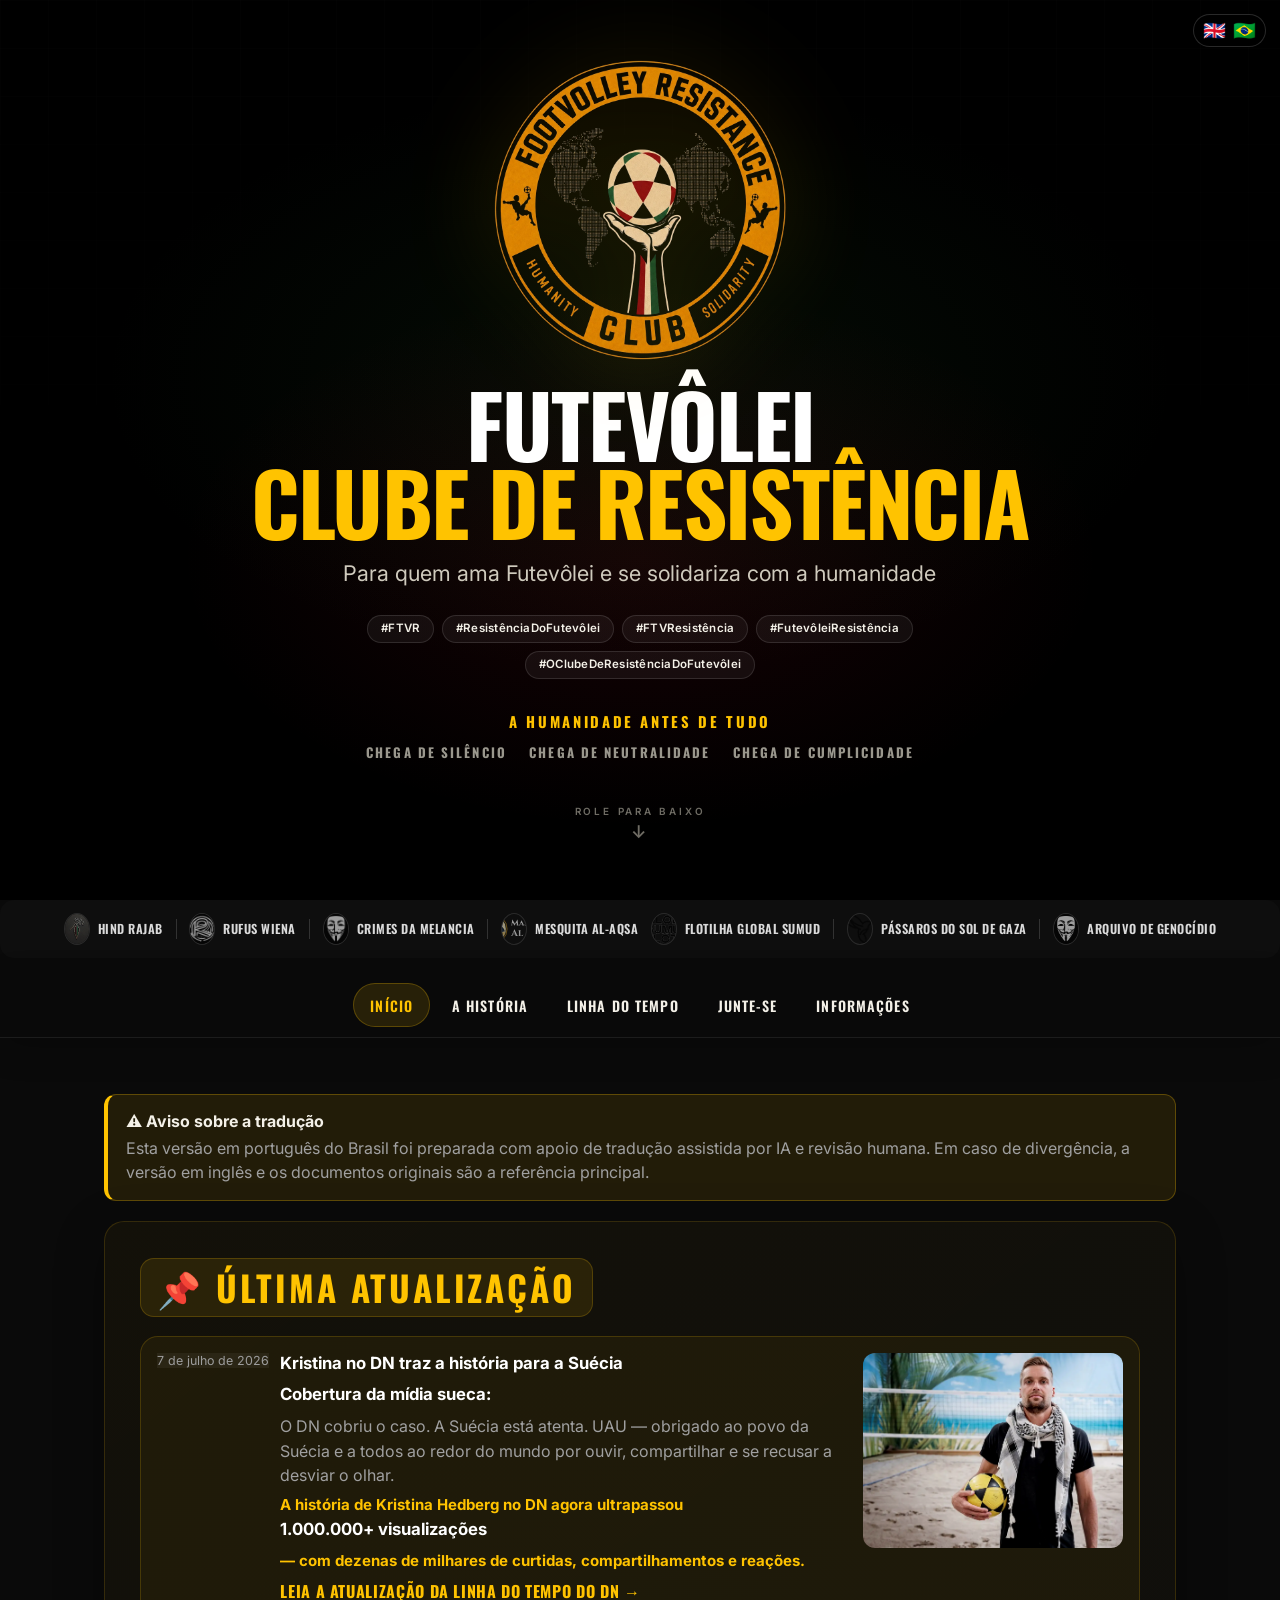
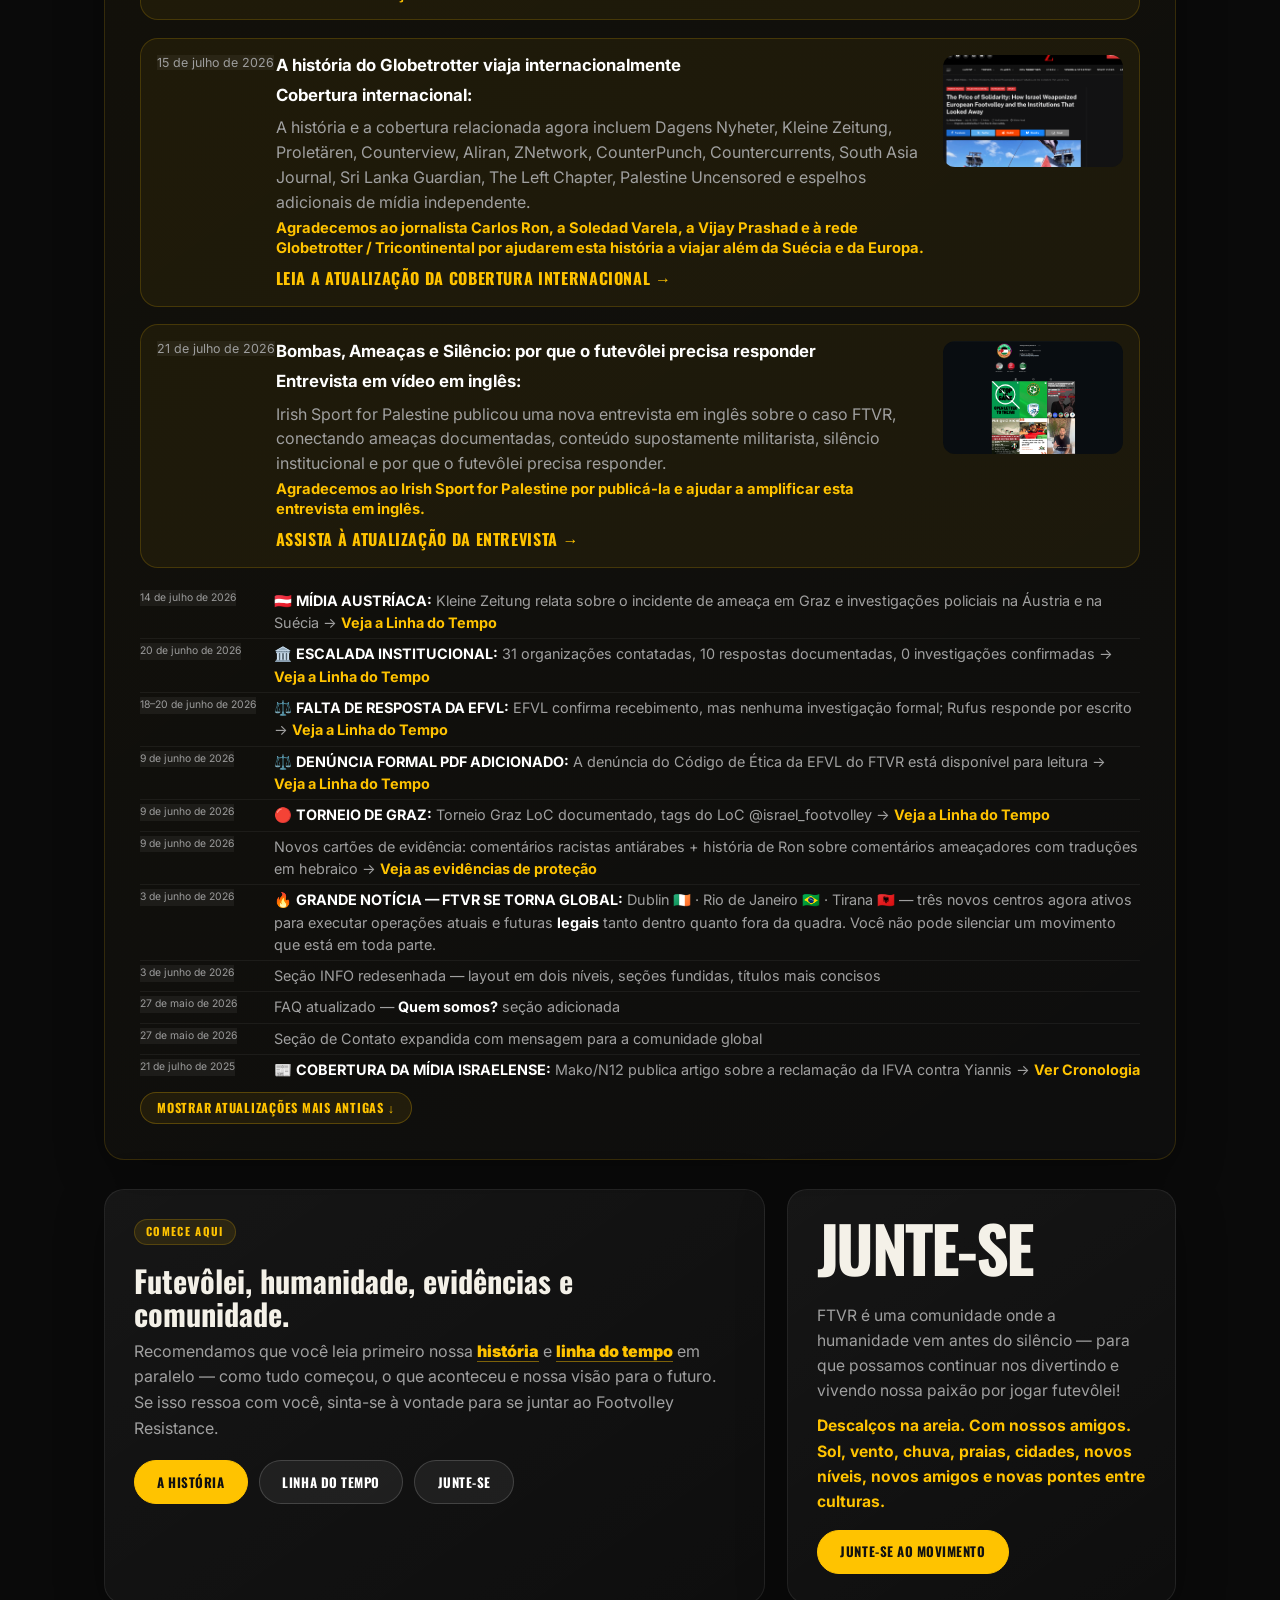
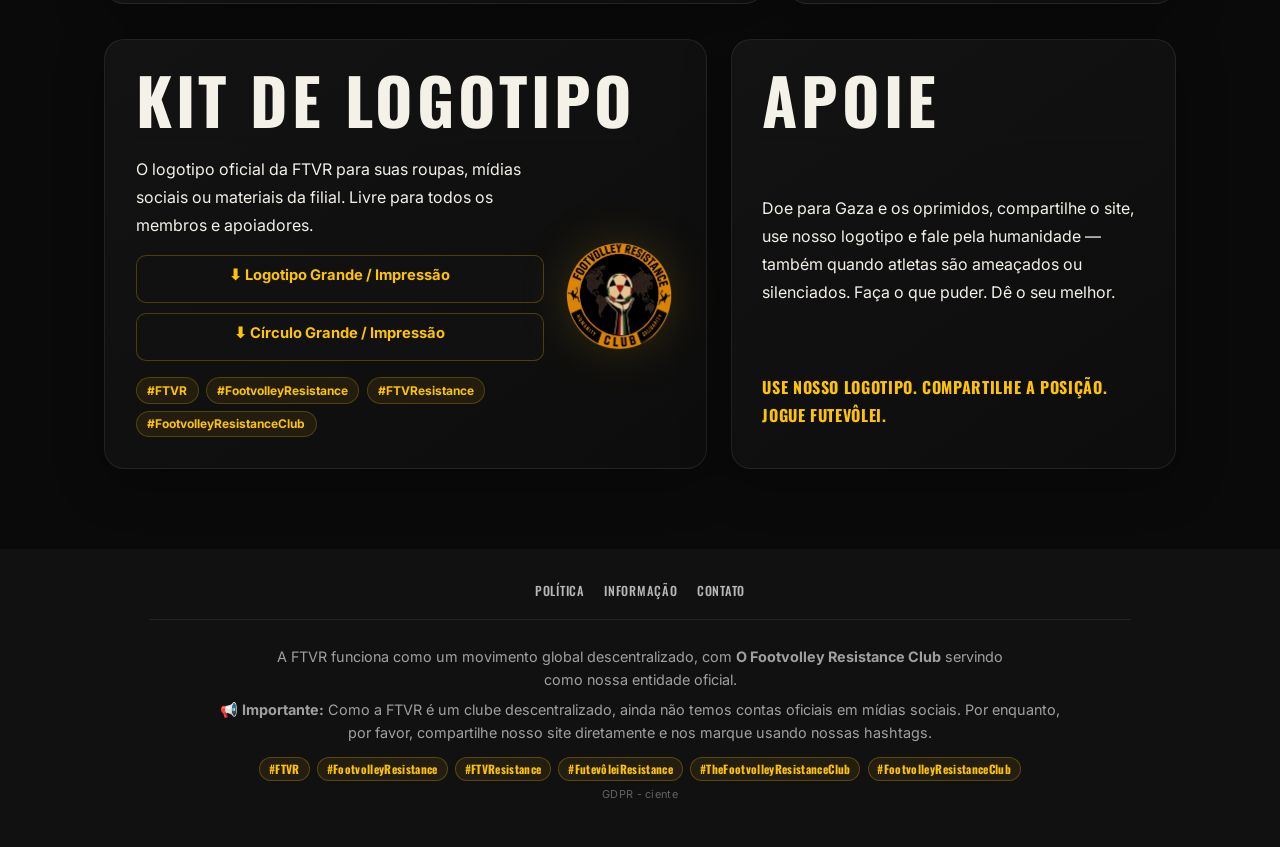
==== commit c0a834cc: "Update FTVR media coverage and Irish interview" ====
--- a/pt-br/index.html
+++ b/pt-br/index.html
@@ -110,6 +110,11 @@
     <img src="gazasunbirds-logo.webp" alt="Pássaros do Sol de Gaza" loading="lazy">
     <span>Pássaros do Sol de Gaza</span>
   </a>
+  <div class="sup-divider"></div>
+  <a class="sup-item" href="https://archivegenocide.com/" target="_blank" rel="noopener">
+    <img src="archivegenocide-logo.webp" alt="Arquivo de Genocídio" loading="lazy">
+    <span>Arquivo de Genocídio</span>
+  </a>
 </div>
 
 <!-- Nav -->
@@ -147,15 +152,26 @@
       <span class="date-tag update-date">15 de julho de 2026</span>
       <div class="latest-feature-text">
         <strong>A história do Globetrotter viaja internacionalmente</strong>
-        <p><strong>Cobertura internacional:</strong> O artigo produzido pelo Globetrotter e escrito por Rufus Wiena agora circula pela ZNetwork, CounterPunch, Countercurrents, South Asia Journal, Sri Lanka Guardian e The Left Chapter.</p>
+        <p><strong>Cobertura internacional:</strong> A história e a cobertura relacionada agora incluem Dagens Nyheter, Kleine Zeitung, Proletären, Counterview, Aliran, ZNetwork, CounterPunch, Countercurrents, South Asia Journal, Sri Lanka Guardian, The Left Chapter, Palestine Uncensored e espelhos adicionais de mídia independente.</p>
         <p class="update-meta compact-thanks">Agradecemos ao jornalista Carlos Ron, a Soledad Varela, a Vijay Prashad e à rede Globetrotter / Tricontinental por ajudarem esta história a viajar além da Suécia e da Europa.</p>
         <span class="feature-link">Leia a atualização da cobertura internacional →</span>
       </div>
       <div class="latest-feature-media"><img src="international-coverage-thumbnail.png" alt="Captura de tela da cobertura da mídia internacional" loading="lazy"></div>
+    </a>
+
+    <a class="latest-feature-unified latest-feature-secondary" href="#timeline/irish-sport-palestine-interview" aria-label="Assista à atualização da linha do tempo da entrevista em inglês com Irish Sport for Palestine">
+      <span class="date-tag update-date">21 de julho de 2026</span>
+      <div class="latest-feature-text">
+        <strong>Bombas, Ameaças e Silêncio: por que o futevôlei precisa responder</strong>
+        <p><strong>Entrevista em vídeo em inglês:</strong> Irish Sport for Palestine publicou uma nova entrevista em inglês sobre o caso FTVR, conectando ameaças documentadas, conteúdo supostamente militarista, silêncio institucional e por que o futevôlei precisa responder.</p>
+        <p class="update-meta compact-thanks">Agradecemos ao Irish Sport for Palestine por publicá-la e ajudar a amplificar esta entrevista em inglês.</p>
+        <span class="feature-link">Assista à atualização da entrevista →</span>
+      </div>
+      <div class="latest-feature-media"><img src="irish-sport-for-palestine-interview.png" alt="Captura de tela da entrevista em vídeo do Irish Sport for Palestine" loading="lazy"></div>
     </a>
     <ul class="latest-list">
       <li class="update-row"><span class="date-tag update-date">14 de julho de 2026</span><span class="update-copy">🇦🇹 <strong>MÍDIA AUSTRÍACA:</strong> Kleine Zeitung relata sobre o incidente de ameaça em Graz e investigações policiais na Áustria e na Suécia → <a href="#timeline/kleine-zeitung">Veja a Linha do Tempo</a></span></li>
-      <li class="update-row"><span class="date-tag update-date">20 de junho de 2026</span><span class="update-copy">🏛️ <strong>ESCALADA INSTITUCIONAL:</strong> 31 organizações contatadas, 9 respostas documentadas, 0 investigações confirmadas → <a href="#timeline/institutional-escalation">Veja a Linha do Tempo</a></span></li>
+      <li class="update-row"><span class="date-tag update-date">20 de junho de 2026</span><span class="update-copy">🏛️ <strong>ESCALADA INSTITUCIONAL:</strong> 31 organizações contatadas, 10 respostas documentadas, 0 investigações confirmadas → <a href="#timeline/institutional-escalation">Veja a Linha do Tempo</a></span></li>
       <li class="update-row"><span class="date-tag update-date">18–20 de junho de 2026</span><span class="update-copy">⚖️ <strong>FALTA DE RESPOSTA DA EFVL:</strong> EFVL confirma recebimento, mas nenhuma investigação formal; Rufus responde por escrito → <a href="#timeline/efvl-non-response">Veja a Linha do Tempo</a></span></li>
       <li class="update-row"><span class="date-tag update-date">9 de junho de 2026</span><span class="update-copy">⚖️ <strong>DENÚNCIA FORMAL PDF ADICIONADO:</strong> A denúncia do Código de Ética da EFVL do FTVR está disponível para leitura → <a href="#timeline">Veja a Linha do Tempo</a></span></li>
       <li class="update-row"><span class="date-tag update-date">9 de junho de 2026</span><span class="update-copy">🔴 <strong>TORNEIO DE GRAZ:</strong> Torneio Graz LoC documentado, tags do LoC @israel_footvolley → <a href="#timeline/graz-timeline">Veja a Linha do Tempo</a></span></li>
@@ -726,6 +742,17 @@
                 <td style="padding:0.5rem 0.8rem;border:1px solid #333;text-align:center;color:var(--yellow);font-weight:700">⚠️</td>
               </tr>
               <tr>
+                <td style="padding:0.5rem 0.8rem;border:1px solid #333"><strong>Sport & Rights Alliance</strong> (SRA — Rede de Atletas)</td>
+                <td style="padding:0.5rem 0.8rem;border:1px solid #333">Respondeu de forma solidária por meio da Rede de Atletas. Encaminhou o caso para caminhos de apoio jurídico emergencial e segurança digital, e sugeriu uma carta factual de resumo do caso com referências a violações do Código de Ética e perguntas direcionadas ao órgão governante relevante.</td>
+                <td style="padding:0.5rem 0.8rem;border:1px solid #333;text-align:center;color:var(--yellow);font-weight:700">⚠️</td>
+              </tr>
+
+              <tr style="background:rgba(255,255,255,0.03)">
+                <td style="padding:0.5rem 0.8rem;border:1px solid #333"><strong>ELSC</strong> (European Legal Support Center)</td>
+                <td style="padding:0.5rem 0.8rem;border:1px solid #333">Respondeu de forma solidária e forneceu encaminhamentos úteis para apoio jurídico e solidariedade local. Não se trata de uma investigação institucional; nenhum detalhe privado de contato é publicado aqui.</td>
+                <td style="padding:0.5rem 0.8rem;border:1px solid #333;text-align:center;color:var(--yellow);font-weight:700">⚠️</td>
+              </tr>
+              <tr style="background:rgba(255,255,255,0.03)">
                 <td style="padding:0.5rem 0.8rem;border:1px solid #333"><strong>Play the Game</strong></td>
                 <td style="padding:0.5rem 0.8rem;border:1px solid #333">Chamou a reclamação <strong>"impressionante"</strong> e as transgressões <strong>"escandaloso."</strong> Encaminhado devido a restrições de capacidade.</td>
                 <td style="padding:0.5rem 0.8rem;border:1px solid #333;text-align:center;color:var(--yellow);font-weight:700">⚠️</td>
@@ -741,7 +768,7 @@
                 <td style="padding:0.5rem 0.8rem;border:1px solid #333;text-align:center;color:var(--yellow);font-weight:700">⏳</td>
               </tr>
               <tr style="background:rgba(255,255,255,0.03)">
-                <td style="padding:0.5rem 0.8rem;border:1px solid #333"><strong>14 outras organizações</strong></td>
+                <td style="padding:0.5rem 0.8rem;border:1px solid #333"><strong>13 outras organizações</strong></td>
                 <td style="padding:0.5rem 0.8rem;border:1px solid #333">Contatadas em governança esportiva, bem-estar dos atletas, direitos humanos e instituições da UE. Aguardando resposta.</td>
                 <td style="padding:0.5rem 0.8rem;border:1px solid #333;text-align:center;color:#999;font-weight:700">⏳</td>
               </tr>
@@ -765,7 +792,7 @@
           <strong>O atleta fez tudo certo. Contatou todos os órgãos relevantes. Registrou boletins de ocorrência em dois países. Apresentou reclamações formais. Documentou tudo.<br><br>O sistema não fez nada — até agora.</strong>
         </p>
 
-        <span class="tl-tag">31 organizações contatadas · 9 respostas · 0 investigações · 0 condenações</span>
+        <span class="tl-tag">31 organizações contatadas · 10 respostas · 0 investigações · 0 condenações</span>
       </div>
 
       <!-- ─── 4. POLICE REPORTS ─── -->
@@ -927,18 +954,38 @@
 
       <div class="tl-item media-coverage-item">
         <h4 id="international-coverage" style="color:var(--red)">🌍 15 de julho de 2026 — Artigo produzido pelo Globetrotter, distribuído internacionalmente</h4>
-        <p>Um <strong>artigo produzido pelo Globetrotter</strong> por <strong>Rufus Wiena</strong>, relacionado ao trabalho de <strong>Carlos Ron</strong> e a rede mais ampla de jornalistas/support, foi publicada/repostada em vários veículos internacionais e feeds de notícias sob o título <em>“O Preço da Solidariedade: Como Israel Armou o Futevôlei Europeu e as Instituições que Ignoraram.”</em> A cobertura se espalhou por redes de mídia independentes, incluindo <strong>ZNetwork</strong>, <strong>CounterPunch</strong>, e veículos conectados a <strong>Índia / Sul da Ásia</strong>, <strong>Sri Lanka</strong>, e <strong>Canadá / América do Norte</strong>, dando à história um alcance além da Europa.</p>
+        <p>Um <strong>artigo produzido pelo Globetrotter</strong> e assinado por <strong>Rufus Wiena</strong>, relacionado ao trabalho de <strong>Carlos Ron</strong> e à rede mais ampla de jornalistas e apoiadores, foi publicado/repostado em vários veículos internacionais e feeds de notícias sob o título <em>“O Preço da Solidariedade: Como Israel Armou o Futevôlei Europeu e as Instituições que Ignoraram.”</em> Junto com reportagens anteriores do <strong>Dagens Nyheter</strong>, <strong>Kleine Zeitung</strong>, <strong>Proletären</strong> e <strong>Counterview</strong>, a cobertura agora alcança públicos na Suécia, Áustria, Malásia, Índia / Sul da Ásia, Sri Lanka, Canadá / América do Norte e redes mais amplas de mídia independente.</p>
         <p><strong>Obrigado a Carlos Ron, Soledad Varela, Vijay Prashad e à rede mais ampla Globetrotter / Tricontinental</strong> por escrever, apoiar, publicar e fazer esta história circular por redes internacionais de mídia.</p>
-        <p class="media-note">A reportagem original do DN e o texto de Carlos Ron / Rufus Wiena permanecem as versões de referência. Os veículos vinculados aqui mostram a circulação pública mais ampla da história; quaisquer alterações editoriais posteriores feitas por sites de terceiros permanecem sob a responsabilidade desses editores.</p>
+        <p class="media-note">A reportagem original do DN e o texto de Carlos Ron / Rufus Wiena permanecem as versões de referência. Os veículos vinculados aqui mostram a circulação pública mais ampla da história; quaisquer alterações editoriais posteriores feitas por sites de terceiros ou espelhos permanecem sob a responsabilidade desses editores.</p>
         <div class="media-link-row">
-          <a class="media-badge" href="https://znetwork.org/znetarticle/the-price-of-solidarity-how-israel-weaponized-european-footvolley-and-the-institutions-that-looked-away/?amp=1" target="_blank" rel="noopener"><img src="assets/media-logos/znetwork-favicon.svg" alt="Ícone do ZNetwork" loading="lazy"><span>ZNetwork</span></a>
-                    <a class="media-badge" href="https://www.counterpunch.org/2026/07/17/the-price-of-solidarity-how-israel-weaponized-european-footvolley-and-the-institutions-that-looked-away/" target="_blank" rel="noopener"><img src="assets/media-logos/counterpunch-favicon.svg" alt="Ícone do CounterPunch" loading="lazy"><span>CounterPunch</span></a>
-<a class="media-badge" href="https://countercurrents.org/2026/07/the-price-of-solidarity-how-israel-weaponized-european-footvolley-and-the-institutions-that-looked-away/" target="_blank" rel="noopener"><img src="assets/media-logos/countercurrents-favicon-128.png" alt="Ícone do Countercurrents" loading="lazy"><span>Countercurrents</span></a>
+          <a class="media-badge" href="https://www.counterview.net/2026/07/im-european-champion-speaking-for.html" target="_blank" rel="noopener"><span>Counterview</span></a>
+          <a class="media-badge" href="https://proletaren.se/artikel/israeliska-idrottsman-dodshotade-svensk-konkurrent/" target="_blank" rel="noopener"><span>Proletären</span></a>
+          <a class="media-badge" href="https://aliran.com/web-specials/how-israel-weaponised-european-footvolley-and-the-institutions-that-looked-away" target="_blank" rel="noopener"><span>Aliran</span></a>
+          <a class="media-badge" href="https://znetwork.org/znetarticle/the-price-of-solidarity-how-israel-weaponized-european-footvolley-and-the-institutions-that-looked-away/" target="_blank" rel="noopener"><img src="assets/media-logos/znetwork-favicon.svg" alt="Ícone do ZNetwork" loading="lazy"><span>ZNetwork</span></a>
+          <a class="media-badge" href="https://www.counterpunch.org/2026/07/17/the-price-of-solidarity-how-israel-weaponized-european-footvolley-and-the-institutions-that-looked-away/" target="_blank" rel="noopener"><img src="assets/media-logos/counterpunch-favicon.svg" alt="Ícone do CounterPunch" loading="lazy"><span>CounterPunch</span></a>
+          <a class="media-badge" href="https://countercurrents.org/2026/07/the-price-of-solidarity-how-israel-weaponized-european-footvolley-and-the-institutions-that-looked-away/" target="_blank" rel="noopener"><img src="assets/media-logos/countercurrents-favicon-128.png" alt="Ícone do Countercurrents" loading="lazy"><span>Countercurrents</span></a>
           <a class="media-badge" href="https://southasiajournal.net/post/west-asia/61479/the-price-of-solidarity-how-israel-weaponized-european-footvolley-and-the-institutions-that-looked-away" target="_blank" rel="noopener"><img src="assets/media-logos/south-asia-journal-favicon-128.png" alt="Ícone do South Asia Journal" loading="lazy"><span>South Asia Journal</span></a>
           <a class="media-badge" href="https://slguardian.org/the-price-of-solidarity/" target="_blank" rel="noopener"><img src="assets/media-logos/sri-lanka-guardian-favicon-128.png" alt="Ícone do Sri Lanka Guardian" loading="lazy"><span>Sri Lanka Guardian</span></a>
           <a class="media-badge" href="https://www.theleftchapter.com/post/the-price-of-solidarity-how-israel-weaponized-european-footvolley-and-the-institutions-that-looked" target="_blank" rel="noopener"><img src="assets/media-logos/the-left-chapter-favicon-128.png" alt="Ícone do The Left Chapter" loading="lazy"><span>The Left Chapter</span></a>
-        </div>
-        <span class="tl-tag">Globetrotter · Carlos Ron · Soledad Varela · Vijay Prashad · Tricontinental · Rufus Wiena · ZNetwork · CounterPunch · Countercurrents · South Asia Journal · Sri Lanka Guardian · The Left Chapter</span>
+          <a class="media-badge" href="https://www.palestineuncensored.org/the-price-of-solidarity-how-israel-weaponized-european-footvolley-and-the-institutions-that-looked-away-2026/" target="_blank" rel="noopener"><span>Palestine Uncensored</span></a>
+          <a class="media-badge" href="https://22.frenchintelligence.org/2026/07/17/the-price-of-solidarity-how-israel-weaponized-european-footvolley-and-the-institutions-that-looked-away/" target="_blank" rel="noopener"><span>Espelho FR INTELL</span></a>
+        </div>
+        <span class="tl-tag">Globetrotter · Carlos Ron · Soledad Varela · Vijay Prashad · Tricontinental · Rufus Wiena · Counterview · Proletären · Aliran · ZNetwork · CounterPunch · Countercurrents · South Asia Journal · Sri Lanka Guardian · The Left Chapter · Palestine Uncensored · FR INTELL</span>
+      </div>
+
+
+
+      <div class="tl-item media-coverage-item">
+        <h4 id="irish-sport-palestine-interview" style="color:var(--red)">🎥 21 de julho de 2026 — Irish Sport for Palestine publica entrevista em inglês</h4>
+        <p><em>“Bombas, Ameaças e Silêncio: por que o futevôlei precisa responder.”</em></p>
+        <p><strong>Irish Sport for Palestine</strong> publicou uma nova entrevista em vídeo, em inglês, com <strong>Rufus Wiena</strong> sobre o caso FTVR. A entrevista apresenta o caso em formato de vídeo claro para públicos de língua inglesa: ameaças documentadas, conteúdo supostamente militarista conectado a contas de futevôlei, silêncio institucional e a questão mais ampla de saber se atletas podem defender a humanidade e a Palestina sem serem ameaçados ou isolados.</p>
+        <p><strong>Obrigado ao Irish Sport for Palestine</strong> por publicá-la e ajudar esta história a alcançar pessoas para além da comunidade do futevôlei.</p>
+        <div class="media-link-row">
+          <a class="media-badge" href="https://www.instagram.com/irishsportforpalestine/reel/DbCCjsIgsoe/" target="_blank" rel="noopener"><span>Entrevista do Irish Sport for Palestine</span></a>
+          <a class="media-badge" href="https://www.instagram.com/reel/DbCCjsIgsoe/" target="_blank" rel="noopener"><span>Reel no Instagram</span></a>
+        </div>
+        <div class="latest-feature-media" style="margin-top:1rem;max-width:520px"><img src="irish-sport-for-palestine-interview.png" alt="Captura de tela da entrevista em vídeo do Irish Sport for Palestine" loading="lazy" onclick="openLightbox(this.src)" style="cursor:zoom-in"></div>
+        <span class="tl-tag">Irish Sport for Palestine · entrevista em inglês · Bombas, Ameaças e Silêncio · FTVR · solidariedade à Palestina no esporte</span>
       </div>
 
       <!-- ─── 6. OFFICIAL RESPONSES TO DN JOURNALIST — DEFERRED ─── -->
--- a/pt-br/css/v6-polish.css
+++ b/pt-br/css/v6-polish.css
@@ -150,7 +150,8 @@
   .timeline{padding-left:1rem}
   .tl-item{padding:.8rem}
   .tl-item h4{font-size:.9rem!important;width:100%}
-  .modal-box{width:100vw!important;max-height:92vh!important;border-radius:20px 20px 0 0!important;margin-top:auto}
+  .modal-box{width:100vw!important;max-height:92vh!important;border-radius:20px 20px 0 0!important;margin-top:auto;padding-bottom:3.5rem!important}
+  .modal-box .section-title{font-size:clamp(1.05rem,4.5vw,1.45rem)!important;line-height:1.15!important;letter-spacing:-.02em!important}
   .lightbox img{max-width:96vw!important;max-height:76vh!important}
   .supporters{overflow-x:auto;justify-content:flex-start;-webkit-overflow-scrolling:touch}
   .dn-feature-card,.home-cta-strip{grid-template-columns:1fr!important}
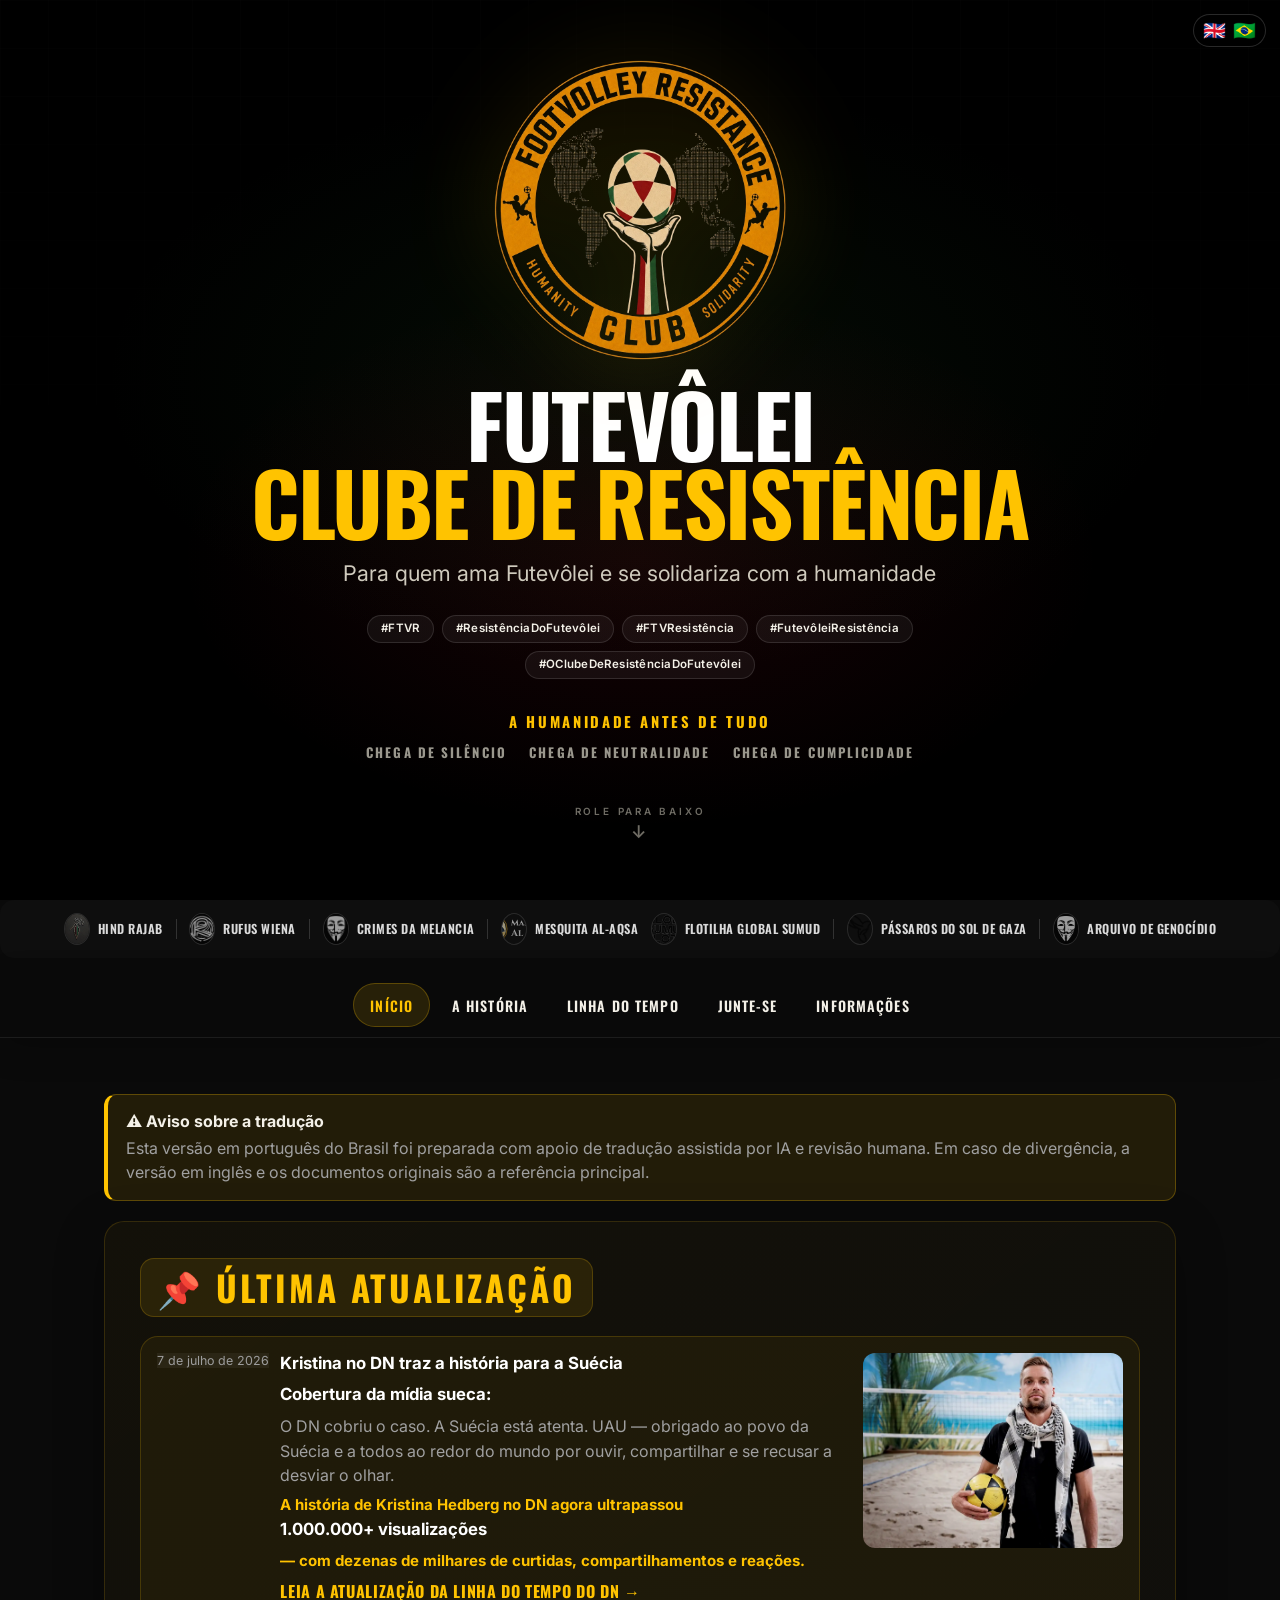
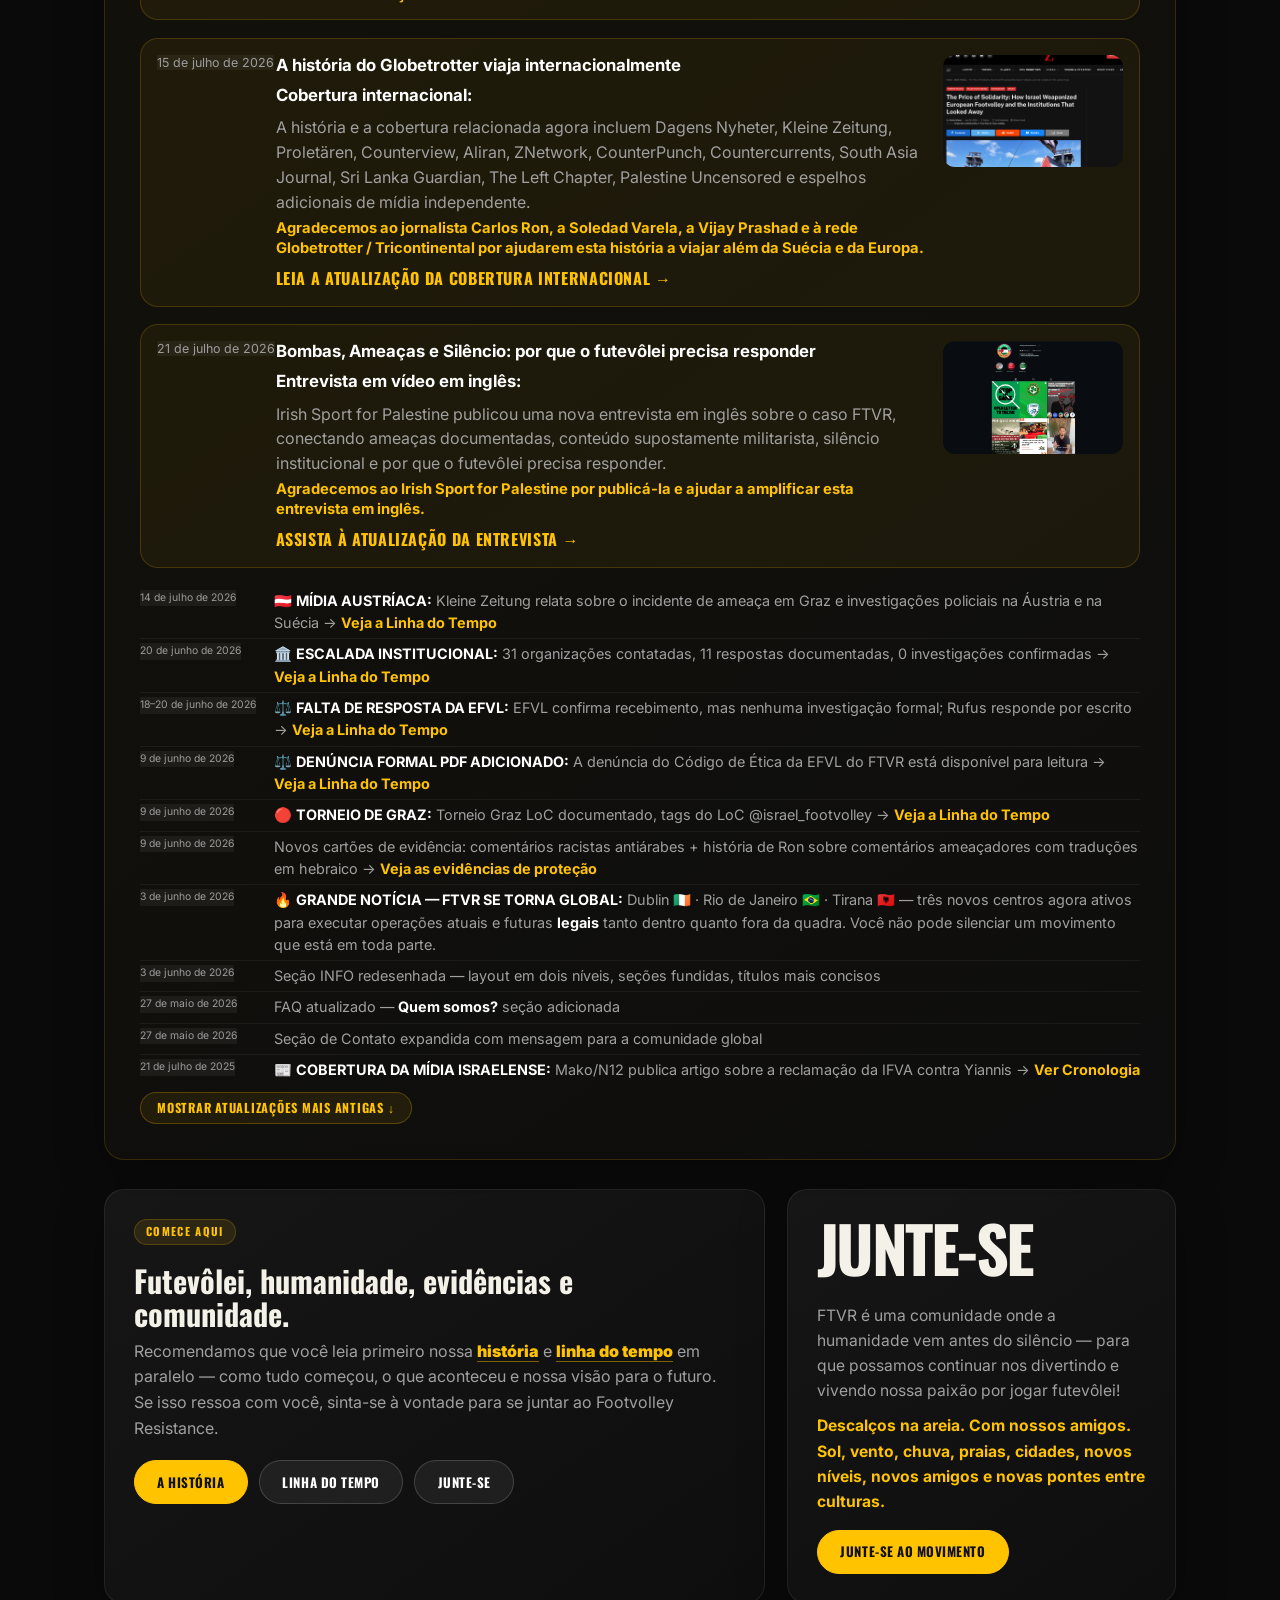
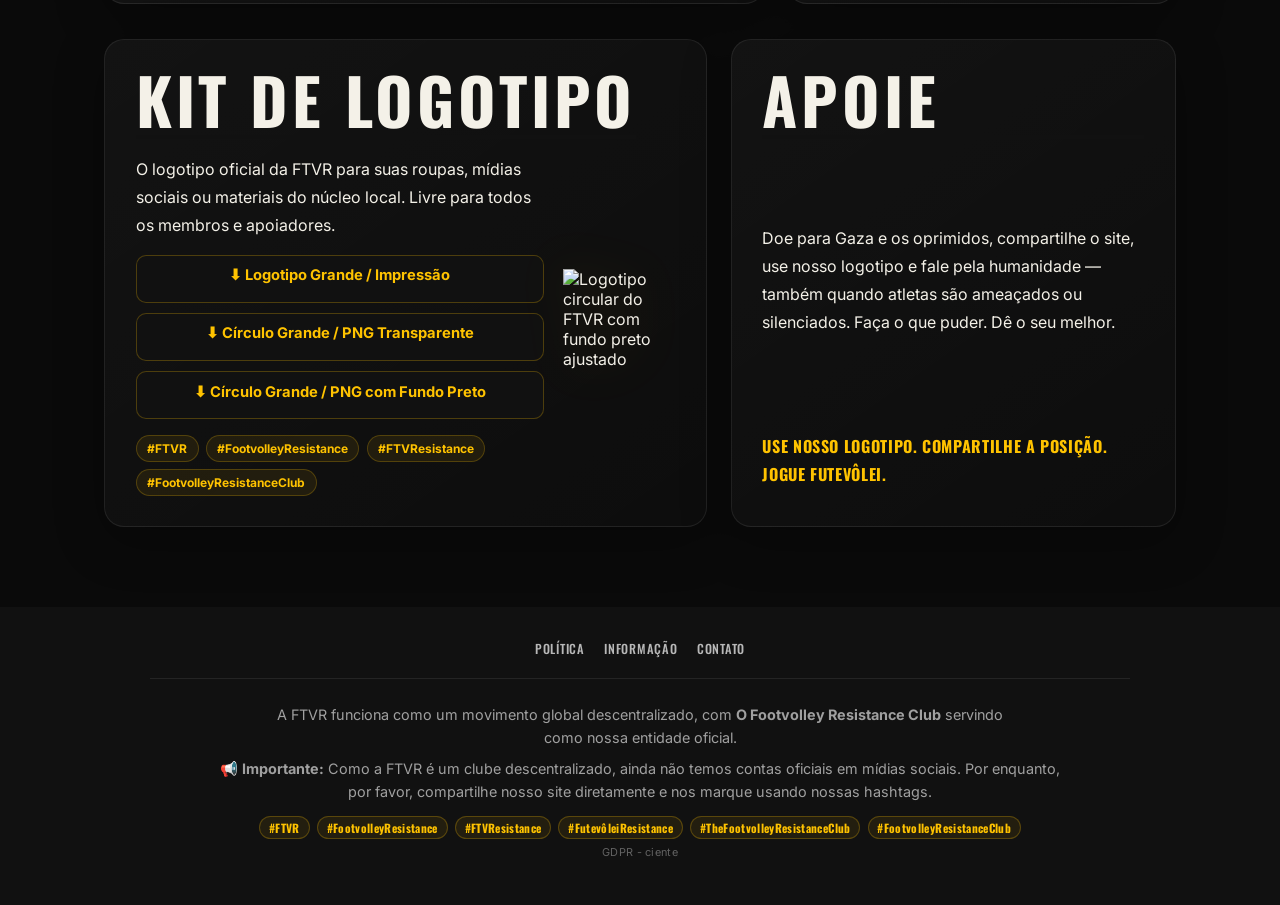
==== commit 172b6e63: "Fix logo kit assets and bilingual download options" ====
--- a/pt-br/index.html
+++ b/pt-br/index.html
@@ -171,7 +171,7 @@
     </a>
     <ul class="latest-list">
       <li class="update-row"><span class="date-tag update-date">14 de julho de 2026</span><span class="update-copy">🇦🇹 <strong>MÍDIA AUSTRÍACA:</strong> Kleine Zeitung relata sobre o incidente de ameaça em Graz e investigações policiais na Áustria e na Suécia → <a href="#timeline/kleine-zeitung">Veja a Linha do Tempo</a></span></li>
-      <li class="update-row"><span class="date-tag update-date">20 de junho de 2026</span><span class="update-copy">🏛️ <strong>ESCALADA INSTITUCIONAL:</strong> 31 organizações contatadas, 10 respostas documentadas, 0 investigações confirmadas → <a href="#timeline/institutional-escalation">Veja a Linha do Tempo</a></span></li>
+      <li class="update-row"><span class="date-tag update-date">20 de junho de 2026</span><span class="update-copy">🏛️ <strong>ESCALADA INSTITUCIONAL:</strong> 31 organizações contatadas, 11 respostas documentadas, 0 investigações confirmadas → <a href="#timeline/institutional-escalation">Veja a Linha do Tempo</a></span></li>
       <li class="update-row"><span class="date-tag update-date">18–20 de junho de 2026</span><span class="update-copy">⚖️ <strong>FALTA DE RESPOSTA DA EFVL:</strong> EFVL confirma recebimento, mas nenhuma investigação formal; Rufus responde por escrito → <a href="#timeline/efvl-non-response">Veja a Linha do Tempo</a></span></li>
       <li class="update-row"><span class="date-tag update-date">9 de junho de 2026</span><span class="update-copy">⚖️ <strong>DENÚNCIA FORMAL PDF ADICIONADO:</strong> A denúncia do Código de Ética da EFVL do FTVR está disponível para leitura → <a href="#timeline">Veja a Linha do Tempo</a></span></li>
       <li class="update-row"><span class="date-tag update-date">9 de junho de 2026</span><span class="update-copy">🔴 <strong>TORNEIO DE GRAZ:</strong> Torneio Graz LoC documentado, tags do LoC @israel_footvolley → <a href="#timeline/graz-timeline">Veja a Linha do Tempo</a></span></li>
@@ -376,7 +376,7 @@
 <img src="ronstorycomments.webp" alt="Comentários da história de Ron Ben Ishai — ameaças violentas em hebraico" loading="lazy">
 <div class="ig-card-info"><span class="ig-handle">@ronbenis... comentários da história</span><span class="ig-desc">Graz 2026: "Envie a foto dele, nós cuidaremos dele"</span></div>
 <button class="collapsible grid-btn" onclick="toggle(this)">Leia mais</button>
-<div class="collapse-content"><div class="collapse-inner"><p><strong>Torneio Graz LoC, junho de 2026:</strong> Ron Ben Ishai (@ronbenishai.ftv) postou um vídeo para seus ~25.000 seguidores no Instagram chamando o cofundador da FTVR, Rufus Wiena, de "pro-antissemita" e perguntando: <em>"O que você sugeriria que fizéssemos?"</em></p><p>Seus seguidores responderam com ameaças violentas:</p><ul><li><strong>@shuce_:</strong> "פרק לו תתחת" — <em>"Destrua ele"</em></li><li><strong>@volleylabtlv:</strong> "לז'ינ'ר'י'ין אותו מהר" — <strong>"Acabem com ele rapidamente"</strong> — uma conta de vôlei de Tel Aviv. A palavra raiz <em>לזיין</em> (lezayen) é uma das palavras mais vulgares em hebraico. Diferente do inglês "f**k him up" (que significa principalmente bater em alguém), o hebraico <em>לזיין אותו</em> carrega uma <strong>conotação de violência sexual significativamente mais pesada</strong> — situando-se em uma zona cinza entre "espancá-lo", "violá-lo" (agressão sexual) e "destruí-lo completamente". No contexto da violência: <em>אני אזיין אותך</em> = "Eu vou te quebrar"; <em>זיינו אותו</em> = "eles acabaram com ele". A adição de <strong>מהר ("rápido/rapidamente")</strong> implica urgência — <em>faça isso agora, antes que a oportunidade passe</em> — ou seja, enquanto o alvo ainda está no torneio em Graz. A grafia foi deliberadamente distorcida com apóstrofos (marcas de geresh) para <strong>evitar a moderação de conteúdo do Instagram</strong> — provando que o comentarista sabia que era extremo demais até para as mídias sociais. Esta é uma <strong>chamada direta para a violência com conotações de violência sexual</strong></li><li><strong>@roy___levi:</strong> "שלח תמונה שלו נטפל בו" — <strong>"Envie a foto dele, nós cuidaremos dele"</strong> — o mesmo Roy Levi que anteriormente ameaçou o futuro filho de Yiannis</li></ul><p>Ron então postou um <strong>vídeo de acompanhamento agradecendo seus seguidores</strong> por suas <em>"ideias muito criativas sobre o que fazer — NÃO durante a partida"</em> — endossando explicitamente as sugestões violentas como ações fora da quadra.</p><p style="font-size:0.75rem;color:#888;margin-top:0.5rem">Nota: "Comentários sobre esta história foram limitados" — visível na parte inferior da captura de tela</p></div></div>
+<div class="collapse-content"><div class="collapse-inner"><p><strong>Torneio Graz LoC, junho de 2026:</strong> Ron Ben Ishai (@ronbenishai.ftv) postou um vídeo para seus ~25.000 seguidores no Instagram chamando o cofundador da FTVR, Rufus Wiena, de "pro-antissemita" e perguntando: <em>"O que você sugeriria que fizéssemos?"</em></p><p>Seus seguidores responderam com ameaças violentas:</p><ul><li><strong>@shuce_:</strong> "פרק לו תתחת" — <em>"Destrua ele"</em></li><li><strong>@volleylabtlv:</strong> "לז'ינ'ר'י'ין אותו מהר" — <strong>"Acabem com ele rapidamente"</strong> — uma conta de vôlei de Tel Aviv. A palavra raiz <em>לזיין</em> (lezayen) é uma das palavras mais vulgares em hebraico. Diferente do inglês "f**k him up" (que significa principalmente bater em alguém), o hebraico <em>לזיין אותו</em> carrega uma <strong>conotação de violência sexual significativamente mais pesada</strong> — situando-se em uma zona cinza entre "espancá-lo", "violá-lo" (agressão sexual) e "destruí-lo completamente". No contexto da violência: <em>אני אזיין אותך</em> = "Eu vou te quebrar"; <em>זיינו אותו</em> = "eles acabaram com ele". A adição de <strong>מהר ("rápido/rapidamente")</strong> implica urgência — <em>faça isso agora, antes que a oportunidade passe</em> — ou seja, enquanto o alvo ainda está no torneio em Graz. A grafia parece ter sido deliberadamente distorcida com apóstrofos (marcas de geresh), de forma consistente com tentativas de <strong>evitar a moderação de conteúdo do Instagram</strong>, sugerindo que o comentarista sabia que a formulação era extrema. Esta pode ser lida como uma <strong>chamada direta para a violência com conotações de violência sexual</strong></li><li><strong>@roy___levi:</strong> "שלח תמונה שלו נטפל בו" — <strong>"Envie a foto dele, nós cuidaremos dele"</strong> — o mesmo Roy Levi que anteriormente ameaçou o futuro filho de Yiannis</li></ul><p>Ron então postou um <strong>vídeo de acompanhamento agradecendo seus seguidores</strong> por suas <em>"ideias muito criativas sobre o que fazer — NÃO durante a partida"</em>, o que Rufus entendeu como algo que parecia validar ou escalar o contexto de ameaça fora da quadra, em vez de se distanciar dele.</p><p style="font-size:0.75rem;color:#888;margin-top:0.5rem">Nota: "Comentários sobre esta história foram limitados" — visível na parte inferior da captura de tela</p></div></div>
 </div>
 </div>
 
@@ -525,7 +525,7 @@
       </div>
       <div class="tl-item">
         <h4>Março de 2026 — TAFC Israel é anunciado</h4>
-        <p>Um torneio de futevôlei (TAFC Copa do Mundo Mar Vermelho) está planejado em Eilat, Israel — originalmente para 19 a 21 de março de 2026, depois remarcado para 6 a 9 de maio de 2026 — posteriormente cancelado e adiado devido ao conflito EUA-Israel vs. Irã. Muitos jogadores internacionais de futevôlei, profissionais e não profissionais, se inscrevem sem hesitação, aceitando o dinheiro oferecido, sem objeção moral, e ao participar, acabam dando legitimidade pública ao <strong>Estado de Israel, amplamente acusado de apartheid por organizações de direitos humanos</strong> que tem seu chamado "exército mais moral do mundo" cometendo um <strong>genocídio ativo</strong> diante dos olhos do mundo.</p>
+        <p>Um torneio de futevôlei (TAFC Copa do Mundo Mar Vermelho) está planejado em Eilat, Israel — originalmente para 19 a 21 de março de 2026, depois remarcado para 6 a 9 de maio de 2026 — posteriormente cancelado e adiado devido ao conflito EUA-Israel vs. Irã. Muitos jogadores internacionais de futevôlei, profissionais e não profissionais, se inscrevem sem hesitação, aceitando o dinheiro oferecido, sem objeção moral, e, ao participar, correm o risco de dar legitimidade pública ao <strong>Estado de Israel, amplamente acusado de apartheid por grandes organizações de direitos humanos</strong>, enquanto seu chamado "exército mais moral do mundo" é amplamente acusado de cometer <strong>genocídio e graves crimes em Gaza</strong> diante dos olhos do mundo.</p>
         <div style="margin-top:0.8rem">
           <img src="tafc-israelplayers.webp" alt="Jogadores do TAFC Israel" style="max-width:480px;width:100%;border-radius:8px;border:2px solid var(--red);cursor:pointer" onclick="openLightbox(this.src)">
           <p style="font-size:0.72rem;color:#000;margin-top:0.3rem">Participantes do TAFC Israel com país de representação e tags de jogador</p>
@@ -559,7 +559,7 @@
               <p class="ig-handle" style="font-weight:700;color:var(--red);font-size:0.82rem">Comentários na história de @ronbenishai.ftv</p>
               <p class="ig-desc">Os seguidores respondem com ameaças violentas:</p>
               <button class="collapsible" onclick="toggle(this)">▼ Traduções</button>
-              <div class="collapse-content"><div class="collapse-inner"><p><strong>@roy___levi:</strong> "שלח תמונה שלו נטפל בו" — <strong>"Envie a foto dele, nós cuidaremos dele"</strong></p><p><strong>@shuce_:</strong> "פרק לו תתחת" — "Destrua ele"</p><p><strong>@volleylabtlv:</strong> "לז'ינ'ר'י'ין אותו מהר" — <strong>"F**da ele rápido"</strong> — uma conta de vôlei de Tel Aviv. A palavra raiz <em>לזיין</em> (lezayen) é uma das palavras mais vulgares em hebraico. Ao contrário do inglês "f**k him up" (que significa principalmente bater em alguém), o hebraico <em>לזיין אותו</em> carrega uma <strong>conotação de violência sexual significativamente mais pesada</strong> — sentado em uma zona cinza entre "bata nele até não sobrar nada," "violá-lo" (assalto sexual), e "destrua ele completamente." A adição de <strong>מהר</strong> ("rápido") implica urgência — <em>faça isso agora, antes que a oportunidade passe</em> — enquanto o alvo ainda está no torneio. A grafia foi deliberadamente distorcida com apóstrofos (marcas de geresh) — provando que o comentarista <strong>sabia que era extremo demais</strong> até mesmo para o Instagram e tentou evitar a moderação de conteúdo</p><p style="margin-top:0.5rem;font-size:0.8rem;color:var(--red);font-weight:600">"Comentários sobre esta história foram limitados"</p><p style="margin-top:0.3rem;font-size:0.78rem;color:#999">Com base no histórico documentado de ameaças de contas afiliadas à IFVA, só podemos imaginar por que esta seção de comentários foi restrita.</p></div></div>
+              <div class="collapse-content"><div class="collapse-inner"><p><strong>@roy___levi:</strong> "שלח תמונה שלו נטפל בו" — <strong>"Envie a foto dele, nós cuidaremos dele"</strong></p><p><strong>@shuce_:</strong> "פרק לו תתחת" — "Destrua ele"</p><p><strong>@volleylabtlv:</strong> "לז'ינ'ר'י'ין אותו מהר" — <strong>"F**da ele rápido"</strong> — uma conta de vôlei de Tel Aviv. A palavra raiz <em>לזיין</em> (lezayen) é uma das palavras mais vulgares em hebraico. Ao contrário do inglês "f**k him up" (que significa principalmente bater em alguém), o hebraico <em>לזיין אותו</em> carrega uma <strong>conotação de violência sexual significativamente mais pesada</strong> — situando-se em uma zona cinzenta entre "bata nele até não sobrar nada," "violá-lo" (agressão sexual), e "destrua ele completamente." A adição de <strong>מהר</strong> ("rápido") implica urgência — <em>faça isso agora, antes que a oportunidade passe</em> — enquanto o alvo ainda está no torneio. A grafia parece ter sido deliberadamente distorcida com apóstrofos (marcas de geresh), de forma consistente com uma tentativa de evitar a moderação de conteúdo do Instagram e sugerindo que o comentarista sabia que a formulação era extrema</p><p style="margin-top:0.5rem;font-size:0.8rem;color:var(--red);font-weight:600">"Comentários sobre esta história foram limitados"</p><p style="margin-top:0.3rem;font-size:0.78rem;color:#999">O aviso de restrição é um contexto relevante porque apareceu junto a um padrão documentado de respostas ameaçadoras de contas afiliadas à IFVA.</p></div></div>
             </div>
           </div>
           <div class="ig-card">
@@ -577,7 +577,7 @@
         <div style="margin:1rem 0;padding:1.2rem 1.5rem;background:#222;border-radius:8px">
           <p style="color:var(--yellow);font-size:0.88rem;font-weight:500"><strong style="color:var(--yellow)">Isso completa uma cadeia de evidências em três partes:</strong></p>
           <p style="color:var(--yellow);font-size:0.85rem;margin-top:0.4rem">(1) <strong>Incitação</strong> → "O que devemos fazer?" → (2) <strong>Respostas violentas</strong> → "Envie a foto dele" → (3) <strong>Apoio</strong> → "Ideias muito criativas sobre o que fazer NÃO durante a partida."</p>
-          <p style="color:var(--yellow);font-size:0.85rem;margin-top:0.4rem">Na maioria das jurisdições europeias, essa sequência constitui <strong style="color:var(--yellow)">incitação criminosa à violência</strong>.</p>
+          <p style="color:var(--yellow);font-size:0.85rem;margin-top:0.4rem">É por isso que pedimos às autoridades relevantes que avaliem se essa sequência pode constituir <strong style="color:var(--yellow)">ameaça criminosa, assédio, incitação ou infrações relacionadas</strong> sob a lei aplicável.</p>
         </div>
 
         <!-- FLAMINGO CONTRADICTION -->
@@ -592,9 +592,9 @@
           </ul>
           <p style="color:#ccc;font-size:0.82rem;margin-bottom:0.6rem">Em Graz, os jogadores israelenses Ron Ben Ishai e Maor Haas competiram sob o Flamingo. Os nomes de seus clubes aparecem <strong>em branco</strong> nas classificações oficiais — sem bandeira, sem nação, sem afiliação. Compare isso com outros jogadores, cujos clubes e pontos são exibidos como os de qualquer outro competidor. No papel, Ron e Maor não pertencem a ninguém.</p>
           <p style="color:var(--yellow);font-size:0.85rem;font-weight:600;margin-bottom:0.6rem">Mas aqui está a contradição:</p>
-          <p style="color:#ccc;font-size:0.82rem;margin-bottom:0.6rem">Durante e após o torneio de Graz, <strong>League of Champions marcou @israel_footvolley</strong> em seu Instagram para celebrar os resultados de Ron e Maor. O mesmo @israel_footvolley cujos membros e apoiadores afiliados estão documentados neste site enviando ameaças de morte e incitando a violência. Então, qual é — <strong>pertencendo a nenhuma nação</strong>, ou <strong>representando Israel</strong>?</p>
-          <p style="color:#ccc;font-size:0.82rem;margin-bottom:0.6rem">E quanto aos critérios de segurança: o organizador local em Graz — um <strong>membro do Comitê Executivo da EFVL</strong> — estava <strong>plenamente ciente</strong> das ameaças documentadas em ftvresistance.com antes do torneio. Ron Ben Ishai então postou um vídeo <strong>durante o torneio</strong> incitando a violência contra um concorrente, e seus seguidores responderam com ameaças violentas que poderiam comprometer diretamente a segurança do jogador. <strong style="color:var(--red)">No entanto, nenhuma ação foi tomada.</strong></p>
-          <p style="color:var(--yellow);font-size:0.85rem;font-weight:600;margin-bottom:0.4rem">A avaliação de segurança do Flamingo foi realizada alguma vez? Alguém perguntou se permitir que um jogador — cuja comunidade afiliada foi documentada enviando ameaças de morte e cuja própria conduta inclui coerção econômica e incitação à violência — competisse <em>"apoia um ambiente respeitoso e seguro para todos os participantes"</em>?</p>
+          <p style="color:#ccc;font-size:0.82rem;margin-bottom:0.6rem">Durante e após o torneio de Graz, <strong>League of Champions marcou @israel_footvolley</strong> em seu Instagram para celebrar os resultados de Ron e Maor. O mesmo @israel_footvolley cujos membros e apoiadores afiliados estão documentados neste site enviando ameaças de morte e respostas violentas. Então, qual é — <strong>pertencendo a nenhuma nação</strong>, ou <strong>representando Israel</strong>?</p>
+          <p style="color:#ccc;font-size:0.82rem;margin-bottom:0.6rem">E quanto aos critérios de segurança: o organizador local em Graz — um <strong>membro do Comitê Executivo da EFVL</strong> — estava <strong>plenamente ciente</strong> das ameaças documentadas em ftvresistance.com antes do torneio. Ron Ben Ishai então postou um vídeo <strong>durante o torneio</strong> expondo publicamente um concorrente e perguntando ao público o que deveria ser feito, após o que seguidores responderam com ameaças violentas que poderiam comprometer diretamente a segurança do jogador. <strong style="color:var(--red)">No entanto, nenhuma ação foi tomada.</strong></p>
+          <p style="color:var(--yellow);font-size:0.85rem;font-weight:600;margin-bottom:0.4rem">A avaliação de segurança do Flamingo foi realizada alguma vez? Alguém perguntou se permitir que um jogador — cuja comunidade afiliada foi documentada enviando ameaças de morte e cuja própria conduta está documentada acima como envolvendo exposição pública e aparente solicitação de respostas violentas — competisse <em>"apoia um ambiente respeitoso e seguro para todos os participantes"</em>?</p>
           <p style="color:#888;font-size:0.78rem;font-style:italic">Vale também ressaltar que as regras e diretrizes do Flamingo parecem existir apenas na conta do Instagram da LoC — não conseguimos encontrá-las no site oficial da LoC. Faça o que quiser com isso.</p>
         </div>
         <!-- FLAMINGO EVIDENCE THUMBNAILS -->
@@ -718,12 +718,12 @@
               </tr>
               <tr style="background:rgba(255,255,255,0.03)">
                 <td style="padding:0.5rem 0.8rem;border:1px solid #333"><strong>COI</strong> Ética e Conformidade</td>
-                <td style="padding:0.5rem 0.8rem;border:1px solid #333">Jurisdicionalmente recusado — EFVL não reconhecida pelo COI.</td>
+                <td style="padding:0.5rem 0.8rem;border:1px solid #333">Recusou por falta de jurisdição — EFVL não reconhecida pelo COI.</td>
                 <td style="padding:0.5rem 0.8rem;border:1px solid #333;text-align:center;color:var(--red);font-weight:700">❌</td>
               </tr>
               <tr>
                 <td style="padding:0.5rem 0.8rem;border:1px solid #333"><strong>FIFA</strong> Comitê de Ética</td>
-                <td style="padding:0.5rem 0.8rem;border:1px solid #333">Reconhecido — não é um esporte governado pela FIFA.</td>
+                <td style="padding:0.5rem 0.8rem;border:1px solid #333">Acusou recebimento — não é um esporte governado pela FIFA.</td>
                 <td style="padding:0.5rem 0.8rem;border:1px solid #333;text-align:center;color:var(--red);font-weight:700">❌</td>
               </tr>
               <tr style="background:rgba(255,255,255,0.03)">
@@ -741,6 +741,11 @@
                 <td style="padding:0.5rem 0.8rem;border:1px solid #333">Não pode intervir em casos individuais. Painel de Proteção revisando para orientação geral.</td>
                 <td style="padding:0.5rem 0.8rem;border:1px solid #333;text-align:center;color:var(--yellow);font-weight:700">⚠️</td>
               </tr>
+              <tr style="background:rgba(255,255,255,0.03)">
+                <td style="padding:0.5rem 0.8rem;border:1px solid #333"><strong>Centre for Sport and Human Rights</strong> (CSHR)</td>
+                <td style="padding:0.5rem 0.8rem;border:1px solid #333">Não pôde oferecer apoio direto. Compartilhou recursos gerais de encaminhamento mapeados pela Safe Sport International e pela World Players Association; não recomendou nem endossou nenhuma organização específica.</td>
+                <td style="padding:0.5rem 0.8rem;border:1px solid #333;text-align:center;color:var(--yellow);font-weight:700">⚠️</td>
+              </tr>
               <tr>
                 <td style="padding:0.5rem 0.8rem;border:1px solid #333"><strong>Sport & Rights Alliance</strong> (SRA — Rede de Atletas)</td>
                 <td style="padding:0.5rem 0.8rem;border:1px solid #333">Respondeu de forma solidária por meio da Rede de Atletas. Encaminhou o caso para caminhos de apoio jurídico emergencial e segurança digital, e sugeriu uma carta factual de resumo do caso com referências a violações do Código de Ética e perguntas direcionadas ao órgão governante relevante.</td>
@@ -754,12 +759,12 @@
               </tr>
               <tr style="background:rgba(255,255,255,0.03)">
                 <td style="padding:0.5rem 0.8rem;border:1px solid #333"><strong>Play the Game</strong></td>
-                <td style="padding:0.5rem 0.8rem;border:1px solid #333">Chamou a reclamação <strong>"impressionante"</strong> e as transgressões <strong>"escandaloso."</strong> Encaminhado devido a restrições de capacidade.</td>
+                <td style="padding:0.5rem 0.8rem;border:1px solid #333">Chamou a reclamação <strong>"impressionante"</strong> e as supostas transgressões <strong>"ultrajantes".</strong> Encaminhou o caso devido a restrições de capacidade.</td>
                 <td style="padding:0.5rem 0.8rem;border:1px solid #333;text-align:center;color:var(--yellow);font-weight:700">⚠️</td>
               </tr>
               <tr style="background:rgba(255,255,255,0.03)">
                 <td style="padding:0.5rem 0.8rem;border:1px solid #333"><strong>EU FRA</strong> (Agência dos Direitos Fundamentais)</td>
-                <td style="padding:0.5rem 0.8rem;border:1px solid #333">Reconhecido. Levado às equipes de especialistas da FRA sobre discriminação e discurso de ódio online para correlação com as coletas de dados em andamento.</td>
+                <td style="padding:0.5rem 0.8rem;border:1px solid #333">Acusou recebimento. Encaminhado às equipes especializadas da FRA sobre discriminação e discurso de ódio online para correlação com coletas de dados em andamento.</td>
                 <td style="padding:0.5rem 0.8rem;border:1px solid #333;text-align:center;color:var(--yellow);font-weight:700">⚠️</td>
               </tr>
               <tr>
@@ -768,7 +773,7 @@
                 <td style="padding:0.5rem 0.8rem;border:1px solid #333;text-align:center;color:var(--yellow);font-weight:700">⏳</td>
               </tr>
               <tr style="background:rgba(255,255,255,0.03)">
-                <td style="padding:0.5rem 0.8rem;border:1px solid #333"><strong>13 outras organizações</strong></td>
+                <td style="padding:0.5rem 0.8rem;border:1px solid #333"><strong>12 outras organizações</strong></td>
                 <td style="padding:0.5rem 0.8rem;border:1px solid #333">Contatadas em governança esportiva, bem-estar dos atletas, direitos humanos e instituições da UE. Aguardando resposta.</td>
                 <td style="padding:0.5rem 0.8rem;border:1px solid #333;text-align:center;color:#999;font-weight:700">⏳</td>
               </tr>
@@ -778,21 +783,24 @@
 
         <div style="margin:1.2rem 0;padding:1.2rem 1.5rem;background:#222;border-radius:8px">
           <p style="color:var(--yellow);font-size:0.88rem;font-weight:500;line-height:1.7">
-            <strong style="color:var(--yellow)">O padrão:</strong> Cada instituição diz <em>"não é nossa competência"</em> ou <em>"não podemos intervir em casos individuais."</em> Cinco recusas jurisdicionais. Zero condenações das ameaças. Zero investigações abertas.
+            <strong style="color:var(--yellow)">O padrão:</strong> Muitas organizações trataram o caso com seriedade, mas a maioria acabou apontando limites de mandato, jurisdição, competência ou capacidade. Algumas reconheceram a gravidade das ameaças. Algumas encaminharam o caso adiante. Algumas explicaram que não podem intervir em casos individuais. Mas, até agora, nenhuma instituição responsável do footvolley condenou publicamente as ameaças, abriu uma investigação transparente ou ofereceu proteção significativa.
           </p>
           <p style="color:var(--yellow);font-size:0.85rem;margin-top:0.6rem;line-height:1.7">
-            Como <strong>Jogue o Jogo</strong> escreveu em resposta, a reclamação foi <em>"impressionante"</em> e as transgressões <em>"ultrajantes"</em> — ainda assim, a organização só pôde nos encaminhar devido a limites de capacidade.
+            A <strong>Play the Game</strong> respondeu de forma respeitosa, descrevendo a reclamação como <em>"impressionante"</em> e as supostas transgressões como <em>"ultrajantes"</em>, ao mesmo tempo em que explicou que, devido a limites de capacidade, só poderia encaminhar o caso adiante.
           </p>
           <p style="color:var(--yellow);font-size:0.85rem;margin-top:0.6rem;line-height:1.7">
-            A Agência da União Europeia para os Direitos Fundamentais <strong>reconheceu o caso</strong> e o encaminhou para equipes especializadas em discriminação e discurso de ódio online — para correlação com coletas de dados em andamento. A FRA não tem o mandato para intervir em casos individuais.
+            A Agência da União Europeia para os Direitos Fundamentais <strong>reconheceu o caso</strong> e o encaminhou para equipes especializadas em discriminação e discurso de ódio online, para correlação com coletas de dados em andamento. A FRA também esclareceu que não tem mandato para intervir em casos individuais.
           </p>
+          <p style="color:var(--yellow);font-size:0.85rem;margin-top:0.6rem;line-height:1.7">
+            Outras organizações de direitos no esporte e apoio jurídico, incluindo grupos como <strong>SRA</strong> e <strong>ELSC</strong>, engajaram de forma construtiva ou foram abordadas por canais apropriados. Suas respostas mostram que o caso está sendo levado a sério por partes do ecossistema mais amplo de direitos — mas a lacuna permanece: ainda não há um caminho efetivo de responsabilização dentro do próprio footvolley.
+          </p>
         </div>
 
         <p style="font-size:1.05rem;line-height:1.6;text-align:center;color:var(--red);margin-top:1.5rem">
-          <strong>O atleta fez tudo certo. Contatou todos os órgãos relevantes. Registrou boletins de ocorrência em dois países. Apresentou reclamações formais. Documentou tudo.<br><br>O sistema não fez nada — até agora.</strong>
+          <strong>O atleta fez o que se espera que atletas façam: documentou as ameaças, contatou órgãos relevantes, registrou boletins de ocorrência quando aplicável, apresentou reclamações formais e preservou provas.<br><br>O ecossistema de apoio reconheceu a gravidade do caso. O próprio sistema do footvolley ainda não agiu publicamente — até agora.</strong>
         </p>
 
-        <span class="tl-tag">31 organizações contatadas · 10 respostas · 0 investigações · 0 condenações</span>
+        <span class="tl-tag">31 organizações contatadas · 11 respostas · 0 investigações · 0 condenações</span>
       </div>
 
       <!-- ─── 4. POLICE REPORTS ─── -->
@@ -800,7 +808,7 @@
         <h4 style="color:var(--red)">🚨 Boletins de Ocorrência Registrados — Suécia e Áustria</h4>
         <p>Boletins de ocorrência e submissões escritas foram agora registrados em dois países:</p>
         <ul style="margin-top:0.8rem;padding-left:1.3rem">
-          <li style="margin-bottom:0.5rem"><strong>Suécia:</strong> Boletim de ocorrência registrado em meados de junho de 2026. Referência do caso disponível para jornalistas mediante solicitação.</li>
+          <li style="margin-bottom:0.5rem"><strong>Suécia:</strong> Boletim de ocorrência registrado em meados de junho de 2026. Após a decisão inicial de não abrir investigação preliminar, foi apresentado um pedido de revisão. Em julho de 2026, foi enviado um novo pedido final de revisão, com índice organizado de provas, pacote digital de 17 arquivos e pedido específico para que a promotoria analise os vídeos, as traduções das ameaças em hebraico, as opções de preservação de provas junto à Meta/Instagram e possível coordenação com as autoridades austríacas. As referências do caso estão disponíveis para jornalistas e autoridades relevantes mediante solicitação.</li>
           <li style="margin-bottom:0.5rem"><strong>Áustria:</strong> Submissão escrita (Sachverhaltsdarstellung) enviada em meados de junho de 2026 para a polícia de Graz. Após ligações, dois endereços de e-mail iniciais, aproximadamente dez dias sem resposta, seis tentativas adicionais por telefone e dois e-mails adicionais para departamentos de polícia, <strong>Diretoria de Polícia do Estado de Estíria, SVA 1 – Escritório de Justiça</strong> finalmente confirmou o recebimento e encaminhou o relatório para processamento. Ainda aguardando.</li>
         </ul>
         <p style="font-size:0.78rem;color:#666;margin-top:0.5rem">Nota: Relatórios policiais completos e números de referência de casos não são publicados aqui. Eles estão disponíveis para jornalistas e autoridades relevantes mediante solicitação.</p>
@@ -981,8 +989,7 @@
         <p><strong>Irish Sport for Palestine</strong> publicou uma nova entrevista em vídeo, em inglês, com <strong>Rufus Wiena</strong> sobre o caso FTVR. A entrevista apresenta o caso em formato de vídeo claro para públicos de língua inglesa: ameaças documentadas, conteúdo supostamente militarista conectado a contas de futevôlei, silêncio institucional e a questão mais ampla de saber se atletas podem defender a humanidade e a Palestina sem serem ameaçados ou isolados.</p>
         <p><strong>Obrigado ao Irish Sport for Palestine</strong> por publicá-la e ajudar esta história a alcançar pessoas para além da comunidade do futevôlei.</p>
         <div class="media-link-row">
-          <a class="media-badge" href="https://www.instagram.com/irishsportforpalestine/reel/DbCCjsIgsoe/" target="_blank" rel="noopener"><span>Entrevista do Irish Sport for Palestine</span></a>
-          <a class="media-badge" href="https://www.instagram.com/reel/DbCCjsIgsoe/" target="_blank" rel="noopener"><span>Reel no Instagram</span></a>
+          <a class="media-badge" href="https://www.instagram.com/reel/DbCCjsIgsoe/" target="_blank" rel="noopener"><span>Assista à entrevista do Irish Sport for Palestine</span></a>
         </div>
         <div class="latest-feature-media" style="margin-top:1rem;max-width:520px"><img src="irish-sport-for-palestine-interview.png" alt="Captura de tela da entrevista em vídeo do Irish Sport for Palestine" loading="lazy" onclick="openLightbox(this.src)" style="cursor:zoom-in"></div>
         <span class="tl-tag">Irish Sport for Palestine · entrevista em inglês · Bombas, Ameaças e Silêncio · FTVR · solidariedade à Palestina no esporte</span>
@@ -1156,16 +1163,17 @@
       <h2 class="section-title">Kit de Logotipo</h2>
       <div class="logo-kit-layout logo-kit-layout-r9">
         <div>
-          <p>O logotipo oficial da FTVR para suas roupas, mídias sociais ou materiais da filial. Livre para todos os membros e apoiadores.</p>
+          <p>O logotipo oficial da FTVR para suas roupas, mídias sociais ou materiais do núcleo local. Livre para todos os membros e apoiadores.</p>
           <div class="download-grid download-grid-large-only">
             <a href="ftvr-logo-upscaled-2026-06.jpeg" download="FTVR-Logo-Large-Print.jpeg">⬇ Logotipo Grande / Impressão</a>
-            <a href="ftvr-logo-print-circle-2026-06.png" download="FTVR-Logo-Large-Circle.png">⬇ Círculo Grande / Impressão</a>
+            <a href="ftvr-logo-print-circle-2026-06.png" download="FTVR-Logo-Large-Circle-Transparent.png">⬇ Círculo Grande / PNG Transparente</a>
+            <a href="ftvr-logo-black-circle-2026-06.png" download="FTVR-Logo-Large-Circle-Black-Disc.png">⬇ Círculo Grande / PNG com Fundo Preto</a>
           </div>
           <div class="home-tags">
             <span>#FTVR</span><span>#FootvolleyResistance</span><span>#FTVResistance</span><span>#FootvolleyResistanceClub</span>
           </div>
         </div>
-        <img class="logo-kit-preview" src="ftvrlogov1-circle.webp" alt="Logotipo circular do FTVR" loading="lazy">
+        <img class="logo-kit-preview" src="ftvr-logo-black-circle-2026-06.png" alt="Logotipo circular do FTVR com fundo preto ajustado" loading="lazy">
       </div>
     </div>
     <div class="section home-panel" id="support">
--- a/pt-br/css/v6-polish.css
+++ b/pt-br/css/v6-polish.css
@@ -105,7 +105,8 @@
 .lightbox{display:none!important;z-index:10000}
 .lightbox.active{display:flex!important;z-index:10000;backdrop-filter:blur(12px)}
 .lightbox img{border-radius:14px;box-shadow:0 30px 90px rgba(0,0,0,.55);max-width:92vw;max-height:82vh}
-.lightbox-close{width:48px;height:48px;border-radius:999px;background:rgba(0,0,0,.6);display:flex;align-items:center;justify-content:center;color:#fff!important;font-size:1.6rem;cursor:pointer;z-index:10001}
+.lightbox-close{position:fixed!important;top:1rem;right:1rem;width:48px;height:48px;border-radius:999px;background:rgba(0,0,0,.72);display:flex;align-items:center;justify-content:center;color:#fff!important;font-size:1.6rem;cursor:pointer;z-index:20001!important;box-shadow:0 10px 30px rgba(0,0,0,.35)}
+body:has(.lightbox.active) .language-switch{display:none!important}
 
 /* ═══ Join section: positive panel ═══ */
 .positive-panel{background:linear-gradient(135deg,rgba(46,125,50,.08),rgba(255,195,0,.05));border:1px solid rgba(46,125,50,.15);border-radius:18px;padding:1.5rem;margin-bottom:1.5rem}
